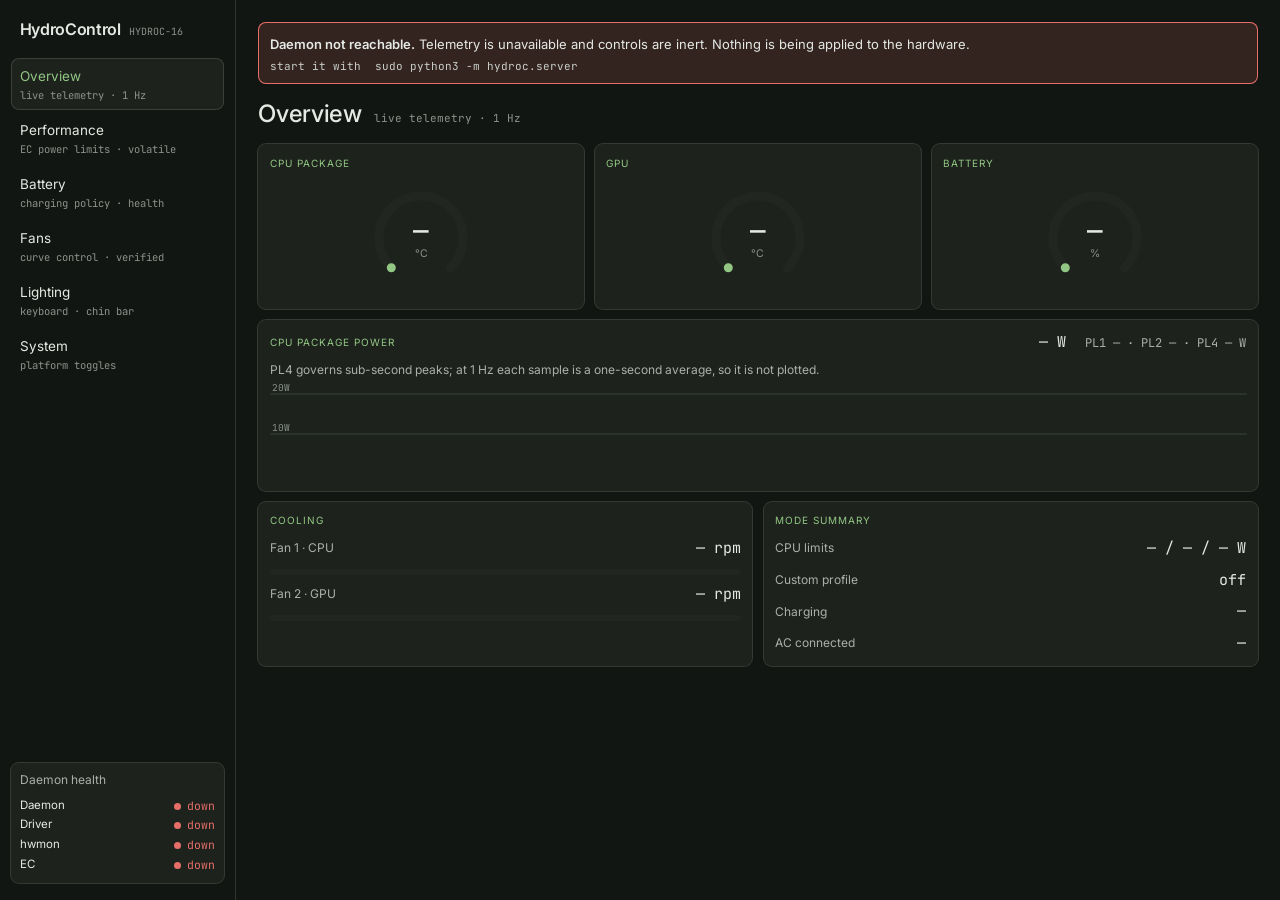
==== hydroc/ui/index.html @ 7cdf5448 "Power Saver: the levers that measured as worth having, on unplug power_saver: auto | on | off, defau" ====
<!DOCTYPE html>
<html lang="en">
<head>
<meta charset="utf-8">
<meta name="viewport" content="width=device-width, initial-scale=1">
<title>HydroControl</title>
<link rel="stylesheet" href="https://fonts.googleapis.com/css2?family=Inter:wght@400;500;600&family=JetBrains+Mono:wght@400;500&display=swap">
<style>
/* ── Matugen re-seed of the Nocturne token sheet (seed #8CBF73, OKLCH hue 139) ── */
:root{
  --color-bg:oklch(0.196 0.011 141); --color-surface:oklch(0.246 0.013 141);
  --color-text:oklch(0.930 0.008 141); --color-accent:oklch(0.775 0.107 139);
  --color-accent-2:oklch(0.820 0.070 139);
  --color-divider:color-mix(in oklab,oklch(0.930 0.008 141) 15%,transparent);
  --color-neutral-300:oklch(0.846 0.010 141); --color-neutral-400:oklch(0.752 0.011 141);
  --color-neutral-500:oklch(0.652 0.012 141); --color-neutral-700:oklch(0.446 0.012 141);
  --color-neutral-800:oklch(0.338 0.012 141); --color-neutral-900:oklch(0.262 0.011 141);
  --color-accent-100:oklch(0.972 0.022 139); --color-accent-200:oklch(0.930 0.048 139);
  --color-accent-800:oklch(0.400 0.068 139);
  --color-warn:oklch(0.790 0.107 78); --color-danger:oklch(0.680 0.150 25);
  --color-info:oklch(0.775 0.075 236);
  --color-warn-tint:color-mix(in oklab,oklch(0.790 0.107 78) 16%,transparent);
  --color-danger-tint:color-mix(in oklab,oklch(0.680 0.150 25) 16%,transparent);
  --font-body:"Inter",system-ui,sans-serif; --font-mono:"JetBrains Mono",ui-monospace,monospace;
  --space-2:5.6px; --space-3:8.4px; --space-4:11.2px; --space-6:16.8px; --space-8:22.4px;
  --radius-sm:4px; --radius-md:8px; --radius-lg:14px;
  /* One selection language for the whole app. Selected controls were drawn
     three different ways: seg used an inset 1px ring, swatch a detached 2px
     outline, and .btn nothing at all. */
  --sel-tint:color-mix(in oklab,var(--color-accent) 14%,transparent);
  --sel-ring:0 0 0 2px var(--color-bg),0 0 0 3.5px var(--color-accent);
  --shadow-sm:0 0 0 1px oklch(0.338 0.012 141);
  --shadow-md:0 0 0 1px oklch(0.446 0.012 141),0 6px 18px rgba(0,0,0,.55);
}
*,*::before,*::after{box-sizing:border-box}
body{margin:0;background:var(--color-bg);color:var(--color-text);
  font:400 15px/1.55 var(--font-body);-webkit-font-smoothing:antialiased}
.kv{font-family:var(--font-mono);font-variant-numeric:tabular-nums}
h1,h2,h3,h4{font-weight:500;line-height:1.12;letter-spacing:-.015em;margin:0}
:focus-visible{outline:2px solid var(--color-accent);outline-offset:2px}

/* ── shell ── */
.app{display:grid;grid-template-columns:236px 1fr;min-height:100vh}
.side{border-right:1px solid var(--color-divider);padding:var(--space-6) var(--space-4);
  display:flex;flex-direction:column;gap:var(--space-6)}
.brand{display:flex;align-items:baseline;gap:8px;padding:0 var(--space-3)}
.brand b{font-size:16px;font-weight:600;letter-spacing:-.02em}
.brand span{font:400 10px var(--font-mono);color:var(--color-neutral-500)}
.nav{display:flex;flex-direction:column;gap:2px}
.nav button{display:flex;flex-direction:column;gap:1px;text-align:left;cursor:pointer;
  background:none;border:0;color:inherit;font:inherit;padding:8px var(--space-3);
  border-radius:var(--radius-md)}
.nav button:hover{background:color-mix(in oklab,var(--color-text) 6%,transparent)}
.nav button[aria-current]{background:var(--color-surface);box-shadow:inset 0 0 0 1px var(--color-divider)}
.nav button[aria-current] .nm{color:var(--color-accent)}
.nav .nm{font-size:13.5px}
.nav .sb{font:400 10.5px var(--font-mono);color:var(--color-neutral-500)}
.health{margin-top:auto;padding:var(--space-3);border-radius:var(--radius-md);
  background:var(--color-surface);box-shadow:var(--shadow-sm);font-size:11.5px}
.dot{width:7px;height:7px;border-radius:50%;display:inline-block;margin-right:6px}
main{padding:var(--space-8) var(--space-8) 60px;max-width:1080px}
.hd{display:flex;align-items:baseline;gap:12px;margin-bottom:var(--space-6)}
.hd h2{font-size:24px}
.hd .sub{font:400 11px var(--font-mono);color:var(--color-neutral-500)}

/* ── cards ── */
.grid{display:grid;gap:var(--space-4)}
.g3{grid-template-columns:repeat(3,1fr)} .g2{grid-template-columns:repeat(2,1fr)}
.card{background:var(--color-surface);border-radius:var(--radius-md);
  padding:var(--space-4);box-shadow:var(--shadow-sm);display:flex;flex-direction:column;gap:var(--space-3)}
.kick{font-size:10px;letter-spacing:.1em;text-transform:uppercase;color:var(--color-accent)}
.lbl{font-size:12px;color:var(--color-neutral-400)}
.big{font:500 30px/1 var(--font-mono);font-variant-numeric:tabular-nums}
.unit{font-size:13px;color:var(--color-neutral-500);font-weight:400}
.row{display:flex;align-items:center;justify-content:space-between;gap:10px}

/* ── controls ── */
.btn{display:inline-flex;align-items:center;justify-content:center;gap:6px;cursor:pointer;
  font:500 13px/1.2 var(--font-body);color:var(--color-text);background:transparent;
  border:1px solid transparent;padding:6px 11px;border-radius:var(--radius-md)}
.btn-primary{color:var(--color-accent);border-color:var(--color-accent)}
.btn-primary:hover{background:color-mix(in oklab,var(--color-accent) 12%,transparent)}
.btn-secondary{border-color:var(--color-divider)}
.btn-secondary:hover{background:color-mix(in oklab,var(--color-text) 7%,transparent)}
.btn:disabled{opacity:.45;cursor:not-allowed}
.seg{display:inline-flex;border:1px solid var(--color-divider);border-radius:var(--radius-md);overflow:hidden}
.seg button{background:none;border:0;color:inherit;font:400 13px var(--font-body);
  padding:7px 13px;cursor:pointer}
.seg button+button{border-left:1px solid var(--color-divider)}
.seg button[aria-pressed="true"]{color:var(--color-accent);background:var(--sel-tint)}

/* A joined segmented control cannot wrap: the divider borders land at the start
   of each new row and the rounded corners only clip the outer two. Groups that
   wrap use standalone pills instead. */
.seg.wrap{border:0;overflow:visible;gap:6px;flex-wrap:wrap}
.seg.wrap button{border:1px solid var(--color-divider);border-radius:var(--radius-md);padding:6px 11px}
.seg.wrap button[aria-pressed="true"]{border-color:var(--color-accent)}

/* Selected state, applied last so it beats the :hover rules above at equal
   specificity. .btn had no selected style at all -- picking a keyboard effect
   applied it but left the button looking untouched. */
.btn[aria-pressed="true"]{color:var(--color-accent);border-color:var(--color-accent);
  background:var(--sel-tint)}
.sw{flex:none;width:34px;height:19px;border-radius:10px;padding:2px;cursor:pointer;
  background:var(--color-neutral-800);transition:background .15s;border:0}
.sw[aria-pressed="true"]{background:var(--color-accent)}
.sw i{display:block;width:15px;height:15px;border-radius:50%;background:var(--color-bg);transition:transform .15s}
.sw[aria-pressed="true"] i{transform:translateX(15px)}
input[type=range]{-webkit-appearance:none;appearance:none;width:100%;height:6px;border-radius:3px;
  background:var(--color-neutral-900);outline:none}
input[type=range]::-webkit-slider-thumb{-webkit-appearance:none;width:13px;height:13px;
  border-radius:50%;background:var(--color-accent-200);box-shadow:0 0 0 1px var(--color-bg);cursor:pointer}
input[type=range]:disabled{opacity:.4}
.tag{display:inline-flex;align-items:center;font:400 10.5px var(--font-mono);
  padding:2px 7px;border-radius:5px;background:var(--color-neutral-900);color:var(--color-neutral-400)}
.tag-warn{background:var(--color-warn-tint);color:var(--color-warn)}
.tag-accent{background:var(--color-accent-800);color:var(--color-accent-100)}

/* ── banners ── */
.banner{display:flex;align-items:flex-start;gap:12px;padding:var(--space-4);
  border-radius:var(--radius-md);margin-bottom:var(--space-6);font-size:13px}
.banner.warn{background:var(--color-warn-tint);box-shadow:inset 0 0 0 1px var(--color-warn)}
.banner.bad{background:var(--color-danger-tint);box-shadow:inset 0 0 0 1px var(--color-danger)}
.banner b{font-weight:600}
.drift{font:400 11px var(--font-mono);color:var(--color-neutral-300);margin-top:5px}
.drift s{color:var(--color-neutral-500);text-decoration:none;opacity:.7}

/* ── keyboard: quarter-unit grid, 76 cols x 10 half-rows ── */
.kbwrap{width:664px;padding:9px;border-radius:var(--radius-md);background:var(--color-bg);
  box-shadow:var(--shadow-sm)}
.krow1{display:grid;grid-template-columns:repeat(20,1fr);height:30px;margin-bottom:1px}
.kmain{display:grid;grid-template-columns:repeat(76,1fr);grid-template-rows:repeat(10,17px)}
.kcell{padding:1.5px;cursor:pointer}
.kcap{height:100%;display:grid;place-items:center;border-radius:4px;
  box-shadow:inset 0 0 0 1px rgba(0,0,0,.35);outline:0 solid transparent;outline-offset:1px}
.kcell[data-sel="1"] .kcap{outline:2px solid var(--color-accent-200)}
.kcap span{font-weight:500;line-height:1;letter-spacing:.01em}
.hint{display:flex;gap:14px;font-size:10.5px;color:var(--color-neutral-500);margin-top:8px}
.sws{display:flex;flex-wrap:wrap;gap:6px}
.swatch{width:26px;height:26px;border-radius:6px;cursor:pointer;border:0;
  box-shadow:inset 0 0 0 1px rgba(0,0,0,.4);outline:0 solid transparent;outline-offset:2px}
.swatch[aria-pressed="true"]{outline:0;
  box-shadow:inset 0 0 0 1px rgba(0,0,0,.4),var(--sel-ring)}
.hidden{display:none}
.pick{display:flex;flex-direction:column;gap:7px;margin-top:6px}
.pick .ch{flex:1}
.pickrow{display:flex;align-items:center;gap:9px}
.pickrow .lbl{width:12px;flex:none}
.pickrow .val{font-family:var(--font-mono);font-size:11px;width:30px;text-align:right;
  color:var(--color-neutral-300);flex:none}
.pv{display:inline-block;width:34px;height:18px;border-radius:5px;vertical-align:-4px;
  box-shadow:inset 0 0 0 1px rgba(0,0,0,.4);margin-right:7px}
.hexin{width:88px;background:var(--color-surface-raised,rgba(255,255,255,.06));
  color:inherit;border:1px solid var(--color-divider);border-radius:6px;
  padding:3px 7px;font:400 12px var(--font-mono);text-transform:uppercase}
/* R/G/B slider tracks tinted so the axis being dragged is obvious */
.ch[data-ch=r]{background:linear-gradient(90deg,#000,#FF3B30)}
.ch[data-ch=g]{background:linear-gradient(90deg,#000,#3BFF6B)}
.ch[data-ch=b]{background:linear-gradient(90deg,#000,#3E7BFA)}

/* ── gauges & charts ── */
.gaugewrap{display:grid;place-items:center;position:relative}
.gauge{transform:rotate(135deg)}
.gauge circle{fill:none;stroke-linecap:round}
.gauge .track{stroke:var(--color-neutral-900)}
.gauge .val{transition:stroke-dasharray .45s cubic-bezier(.4,0,.2,1),stroke .45s}
.gaugeval{position:absolute;display:grid;place-items:center;text-align:center;line-height:1}
.gaugeval b{font:500 26px/1 var(--font-mono);font-variant-numeric:tabular-nums}
.gaugeval span{font-size:10.5px;color:var(--color-neutral-500)}
.chart{width:100%;height:92px;display:block;overflow:visible}
.curvechart{width:100%;aspect-ratio:520/210;height:auto;display:block;
  overflow:visible;touch-action:none}
.curvechart .cpt{fill:var(--color-accent);cursor:ns-resize}
.curvechart .cpt:hover{r:7}
.chart .fill{fill:color-mix(in oklab,var(--color-accent) 18%,transparent)}
.chart .line{fill:none;stroke:var(--color-accent);stroke-width:1.6;
  stroke-linejoin:round;stroke-linecap:round}
.chart .limit{stroke:var(--color-warn);stroke-width:1;stroke-dasharray:3 3;opacity:.85}
.chart .limit2{stroke:var(--color-info);stroke-width:1;stroke-dasharray:2 4;opacity:.55}
.chart .grid{stroke:var(--color-divider);stroke-width:1}
.chart .end{fill:var(--color-accent-200)}
.chartlbl{font:400 9.5px var(--font-mono);fill:var(--color-neutral-500)}
.bar{height:6px;border-radius:3px;background:var(--color-neutral-900);overflow:hidden}
/* Volts per cell. Taller than .bar and not clipped, because the point
   is the markers sitting ON the track -- the gap between the ceiling
   and the rating is the protection, and it has to be visible. */
.vbar{position:relative;height:14px;border-radius:7px;
  background:var(--color-neutral-900);margin:var(--space-2) 0 var(--space-3)}
.vbar i{display:block;height:100%;border-radius:7px;background:var(--color-accent);
  transition:width .4s ease}
.vbar u{position:absolute;top:-3px;bottom:-3px;width:2px;text-decoration:none;
  background:var(--color-text);opacity:.55}
.vbar u.rating{background:var(--color-danger);opacity:.75}
.vscale{display:flex;justify-content:space-between;font-size:10px;
  color:var(--color-neutral-400)}
.bar i{display:block;height:100%;background:var(--color-accent);border-radius:3px;
  transition:width .45s cubic-bezier(.4,0,.2,1)}
</style>
</head>
<body>
<div class="app">
  <aside class="side">
    <div class="brand"><b>HydroControl</b><span>HYDROC-16</span></div>
    <nav class="nav" id="nav"></nav>
    <div class="health" id="health"></div>
  </aside>
  <main>
    <div id="banners"></div>
    <div class="hd"><h2 id="secName">Overview</h2><span class="sub" id="secSub"></span></div>
    <div id="view"></div>
  </main>
</div>
<script>
const NAV=[
 {id:'overview',name:'Overview',sub:'live telemetry · 1 Hz'},
 {id:'perf',name:'Performance',sub:'EC power limits · volatile'},
 {id:'batt',name:'Battery',sub:'charging policy · health'},
 {id:'fans',name:'Fans',sub:'curve control · verified'},
 {id:'light',name:'Lighting',sub:'keyboard · chin bar'},
 {id:'lpp',name:'Cooling dock',sub:'LPP · Bluetooth LE',optional:true},
 {id:'sys',name:'System',sub:'platform toggles'}];

const PUMP={low:'Low',medium:'Medium',high:'High',max:'Max'};

const CHARGE=[
 {id:'stationary',name:'Stationary',token:'charge_types = Trickle',desc:'Mostly plugged in at a desk.'},
 {id:'balanced',name:'Balanced',token:'charge_types = Long_Life',desc:'Mixed use — desk and away.'},
 {id:'long_haul',name:'Long Haul',token:'charge_types = Standard',desc:'Maximise runtime away from power.'}];

const CHIN=[{id:'static',name:'Static'},{id:'breathing',name:'Breathing'},{id:'off',name:'Off'},
 {id:'wave',name:'Wave',nocol:true},{id:'clash',name:'Clash'},{id:'catchup',name:'Catchup',nocol:true}];

const EFFECTS=['breathing','wave','random','rainbow','ripple','marquee','raindrop','aurora','fireworks'];
// Firmware effect-colour slots, index-for-index as ite8291r3-ctl defines them
// (`colors` in ite8291r3.py, identical in 0.3 and 0.4). The UI used to draw a
// house palette over these indices, so slot 0 showed white but means "none",
// 5 showed cyan but is blue, 6 showed blue but is teal, and "random" was
// missing entirely — picking a colour genuinely gave you a different one.
// Only the NAMES are authoritative here; the hex is our swatch approximation.
const FW_COLORS=[['none','#2A2A2E'],['red','#FF3B30'],['orange','#FF9500'],
 ['yellow','#FFE000'],['green','#4CD964'],['blue','#3E7BFA'],['teal','#37D6D6'],
 ['purple','#9C6BFF'],['random','linear-gradient(135deg,#FF3B30,#FFE000,#4CD964,#37D6D6,#9C6BFF)']];

const TOGGLES=[
 {id:'fn_lock',name:'Fn lock',path:'INOU0000:00/fn_lock'},
 {id:'super_key_enable',name:'Super key enabled',path:'INOU0000:00/super_key_enable'},
 {id:'touchpad_toggle_enable',name:'Touchpad toggle hotkey',path:'INOU0000:00/touchpad_toggle_enable'}];

const POWERMODES=[
 {id:'none',name:'Neither',desc:'Both attributes cleared.'},
 {id:'ac',name:'AC auto-boot',desc:'Powers on when AC is connected — ac_auto_boot = 1.'},
 {id:'usb',name:'USB powershare',desc:'USB stays powered while off or hibernating — usb_powershare_high = 1.'}];

// ── keyboard geometry: widths in QUARTER units. Main block cols 1-60, numpad 61-76.
// 10 half-height rows so ↑/↓ stack and Num+/NumEnter span two rows.
const ROW1=['Esc','F1','F2','F3','F4','F5','F6','F7','F8','F9','F10','F11','F12','ScrnCap','PrtSc','Del','Home','PgUp','PgDn','End'];
const ROWS=[
 {r:1,main:[['`',4],['1',4],['2',4],['3',4],['4',4],['5',4],['6',4],['7',4],['8',4],['9',4],['0',4],['-',4],['=',4],['Bksp',8]],
      pad:[['NumLk',4],['/',4],['*',4],['−',4]]},
 {r:3,main:[['Tab',6],['Q',4],['W',4],['E',4],['R',4],['T',4],['Y',4],['U',4],['I',4],['O',4],['P',4],['[',4],[']',4],['\\',6]],
      pad:[['7',4],['8',4],['9',4],['+',4,{rs:4}]]},
 {r:5,main:[['Caps',7],['A',4],['S',4],['D',4],['F',4],['G',4],['H',4],['J',4],['K',4],['L',4],[';',4],["'",4],['Enter',9]],
      pad:[['4',4],['5',4],['6',4]]},
 {r:7,main:[['Shift',9],['Z',4],['X',4],['C',4],['V',4],['B',4],['N',4],['M',4],[',',4],['.',4],['/',4],['Shift',11]],
      pad:[['1',4],['2',4],['3',4],['↵',4,{rs:4}]]},
 {r:9,main:[['Ctrl',5],['Fn',4],['Super',4],['Alt',5],['',22],['Alt',4],['Ctrl',4],
            ['←',4],['↑',4,{rs:1}],['↓',4,{rs:1,half:true}],['→',4]],
      pad:[['0',8],['.',4]]}];

function regionOf(l,ri){
  if(['W','A','S','D'].includes(l)&&(ri===1||ri===2))return 'wasd';
  if(['←','↑','↓','→'].includes(l))return 'arrows';
  if(['Ctrl','Fn','Super','Alt','Shift','Caps','Tab'].includes(l))return 'mods';
  return 'main';
}
function buildKeys(){
  const out=[];
  ROW1.forEach((l,i)=>out.push({id:'f'+i,label:l,region:'frow'}));
  ROWS.forEach((row,ri)=>{
    let c=1;
    row.main.forEach((k,i)=>{
      const rs=k[2]&&k[2].rs?k[2].rs:2;
      const start=k[2]&&k[2].half?row.r+1:row.r;
      const col=k[2]&&k[2].half?c-k[1]:c;
      out.push({id:'m'+ri+'_'+i,label:k[0],gc:col+' / span '+k[1],gr:start+' / span '+rs,row:ri,region:regionOf(k[0],ri)});
      if(!(k[2]&&k[2].half))c+=k[1];
    });
    let p=61;
    row.pad.forEach((k,i)=>{
      const rs=k[2]&&k[2].rs?k[2].rs:2;
      out.push({id:'p'+ri+'_'+i,label:k[0],gc:p+' / span '+k[1],gr:row.r+' / span '+rs,row:ri,region:'numpad'});
      p+=k[1];
    });
  });
  return out;
}
const KEYS=buildKeys();
function lum(hex){const n=parseInt(hex.slice(1),16);
  return (0.2126*(n>>16)+0.7152*((n>>8)&255)+0.0722*(n&255))/255;}

// ── app state ──
const S={section:'overview',status:{},state:{},profile:{},drift:{},tel:{},
  kbColors:{},sel:[],cur:'#37D6D6',kbBri:34,kbSave:true,kbCorrect:true,kbTab:'effect',applyResult:null,hist:{pkg:[],cpu:[],gpu:[]},eff:'rainbow',effColor:4,
  chin:{mode:'static',color:'#8CBF73',bri:100,speed:5},lpp:{running:false},lppFan:null,
  effParams:{},kbSpeed:5,presets:[],activePreset:null,button:{},health:null,repair:null,native:[],nativeActive:null,buttonCycle:'native'};
KEYS.forEach(k=>S.kbColors[k.id]=k.region==='wasd'?'#FFE000':'#8CBF73');

const $=(s,r=document)=>r.querySelector(s);
const esc=s=>String(s).replace(/[&<>"]/g,c=>({'&':'&amp;','<':'&lt;','>':'&gt;','"':'&quot;'}[c]));
const num=(v,d='—')=>v===null||v===undefined?d:v;

// LEDs are additive emitters: the hardware takes an RGB triple and nothing else.
// (CMYK is a subtractive model for ink on paper — there is no K channel to send
// and no white substrate to subtract from, so it would only be a lossy detour
// back to these same three bytes.)
const hex2rgb=h=>{h=String(h).replace('#','');
  return [parseInt(h.slice(0,2),16)||0,parseInt(h.slice(2,4),16)||0,parseInt(h.slice(4,6),16)||0];};
const rgb2hex=(r,g,b)=>'#'+[r,g,b].map(v=>
  Math.max(0,Math.min(255,Math.round(v))).toString(16).padStart(2,'0')).join('').toUpperCase();
const CHAN=[['r','R'],['g','G'],['b','B']];

// Speed on the wire runs BACKWARDS: 1 is fastest, 10 is slowest. tuxedo-drivers
// documents this for the chin bar ("Range slowest 0x0a to fastest 0x01"). The
// keyboard library only says 0-10 and never states a direction, so KB_SPEED_
// INVERTED is an assumption carried over from the bar -- if a faster setting
// makes the keyboard slower, flip this one constant.
const SPEED_MIN=1, SPEED_MAX=10;
const KB_SPEED_INVERTED=true;
const toWireSpeed=v=>SPEED_MIN+SPEED_MAX-v;          // UI "faster" -> wire value

// Which modes animate. Speed is meaningless for a solid colour, and offering a
// control that does nothing is the bug we just fixed for effect colours.
const CHIN_ANIMATED=['breathing','wave','clash','catchup'];

function speedSlider(id,value){
  return `<div class="row"><span class="lbl">Speed</span>
      <span class="kv">${value} / ${SPEED_MAX}</span></div>
    <input type="range" id="${id}" min="${SPEED_MIN}" max="${SPEED_MAX}" step="1" value="${value}">
    <div class="hint"><span>slower</span><span style="margin-left:auto">faster</span></div>`;
}

function picker(id,hex,label='Colour'){
  const v=hex2rgb(hex);
  return `<div class="pick" data-picker="${id}">
    <div class="row"><span class="lbl">${label}</span>
      <span class="kv"><span class="pv" data-pv style="background:${hex}"></span><span data-hexlbl>${hex}</span></span></div>
    ${CHAN.map(([k,L],i)=>`<div class="pickrow"><span class="lbl">${L}</span>
      <input type="range" class="ch" data-ch="${k}" min="0" max="255" value="${v[i]}">
      <span class="val" data-val="${k}">${v[i]}</span></div>`).join('')}
    <div class="row"><span class="lbl">Hex</span>
      <input type="text" class="hexin" data-hexin value="${hex}" maxlength="7" spellcheck="false"></div>
  </div>`;
}

async function api(path,opts){
  try{const r=await fetch(path,opts);return await r.json();}
  catch(e){return null;}
}
async function refreshState(){
  const d=await api('/api/state');
  if(!d){S.status={offline:true};render();return;}
  S.state=d.state||{};S.profile=d.profile||{};S.drift=d.drift||{};S.status=d.status||{};
  S.health=await api('/api/health');
  const pz=await api('/api/presets');
  if(pz){S.presets=pz.presets||[];S.activePreset=pz.active;S.button=pz.button||{};
    S.native=pz.native||[];S.nativeActive=pz.native_active||null;
    S.buttonCycle=pz.button_cycle||'native';}
  if(!Object.keys(S.effParams).length){
    const ep=await api('/api/rgb/effects'); if(ep)S.effParams=ep;
  }
  const pr=d.profile||{};
  if(pr.chin_mode!==undefined&&!S.chinTouched){
    S.chin={mode:pr.chin_mode,color:pr.chin_color||'#8CBF73',
            bri:pr.chin_brightness??100,speed:pr.chin_speed??5};
  }
  const l=await api('/api/lpp');
  S.lpp=l||{running:false};
  const gp=await api('/api/gpu');if(gp)S.gpu=gp;
  const lk=await api('/api/locks');if(lk)S.locks=lk;
  const bl=await api('/api/battery-lighting');if(bl)S.battLight=bl;
  const ps=await api('/api/power-saver');if(ps)S.saver=ps;
  const ic=await api('/api/icc');if(ic)S.icc=ic;
  if(!S.dispDrag){const dm=await api('/api/display');if(dm)S.display=dm;}
  const fd=await api('/api/found');if(fd)S.found=fd;
  // Defensive: this runs inside the shared state refresh, so anything that
  // throws here blanks the WHOLE app, not just the fan page. A presets map
  // without 'balanced' used to do exactly that.
  const f=await api('/api/fan');
  if(f){const fb=(f.presets&&f.presets.balanced)||{};
    S.fan=Object.assign(S.fan||{},f,
      {cpu:(S.fanDirty&&S.fan?S.fan.cpu:f.cpu)||fb.cpu||null,
       gpu:(S.fanDirty&&S.fan?S.fan.gpu:f.gpu)||fb.gpu||null});}
  if(S.lppFan===null&&typeof S.lpp.fan==='number')S.lppFan=S.lpp.fan;
  if(S.section==='lpp'&&!S.lpp.present)S.section='overview';
  render();
}
async function poll(){
  const t=await api('/api/telemetry');
  if(t){
    S.tel=t;S.status.offline=false;
    const push=(k,v)=>{if(v===null||v===undefined)return;
      const a=S.hist[k];a.push(v);if(a.length>60)a.shift();};
    push('pkg',t.package_w);push('cpu',t.cpu_temp_c);push('gpu',t.gpu_temp_c);
  }else{S.status.offline=true;}
  paintTelemetry();
}
async function applySettings(settings,persist=true){
  S.applyResult={pending:true};render();
  const d=await api('/api/apply',{method:'POST',headers:{'Content-Type':'application/json'},
    body:JSON.stringify({settings,persist})});
  if(!d){S.applyResult={failed:[{setting:'daemon',error:'no response'}]};render();return;}
  if(d.state)S.state=d.state;
  const failed=(d.changes||[]).filter(c=>!c.ok);
  const applied=(d.changes||[]).filter(c=>c.ok);
  S.applyResult=failed.length?{failed,applied}:{ok:true,applied};
  await refreshState();
  // keep the result visible after refreshState re-renders
  setTimeout(()=>{if(S.applyResult&&S.applyResult.ok){S.applyResult=null;render();}},4000);
}

// ── render ──
function render(){
  $('#nav').innerHTML=NAV.filter(n=>!n.optional||S.lpp.present).map(n=>`<button data-sec="${n.id}"${S.section===n.id?' aria-current="page"':''}>
    <span class="nm">${n.name}</span><span class="sb">${n.sub}</span></button>`).join('');
  const cur=NAV.find(n=>n.id===S.section);
  $('#secName').textContent=cur.name;$('#secSub').textContent=cur.sub;
  renderHealth();renderBanners();
  $('#view').innerHTML=({overview:vOverview,perf:vPerf,batt:vBatt,fans:vFans,light:vLight,lpp:vLpp,sys:vSys})[S.section]();
  paintTelemetry();bind();
}
function renderHealth(){
  const s=S.status,off=s.offline;
  const items=[['Daemon',!off],['Driver',!!s.driver_loaded],['hwmon',!!s.hwmon],['EC',!!s.ec_available]];
  const hz=S.health;
  $('#health').innerHTML=`<div class="lbl" style="margin-bottom:6px">Daemon health</div>`+
    items.map(([n,ok])=>`<div class="row" style="padding:1px 0"><span>${n}</span>
      <span class="kv" style="color:${ok?'var(--color-accent)':'var(--color-danger)'}">
      <span class="dot" style="background:${ok?'var(--color-accent)':'var(--color-danger)'}"></span>${ok?'ok':'down'}</span></div>`).join('')
    +((hz&&!hz.ok)?`<div class="lbl" style="margin-top:6px">${hz.failed} check${hz.failed===1?'':'s'} failing — see the banner</div>`:'');
}
function renderBanners(){
  let h='';
  // A system update breaking the driver shows up as "hwmon down", which tells a
  // user nothing about what to do. Say what broke, why, and offer the fix.
  const hz=S.health;
  if(hz&&!hz.ok){
    const bad=(hz.checks||[]).filter(c=>!c.ok&&!c.optional);
    h+=`<div class="banner bad"><div style="flex:1">
      <b>${bad.length} thing${bad.length===1?'':'s'} not working.</b>
      ${bad.map(c=>`<div class="drift" style="margin-top:5px">
        <b>${esc(c.name)}</b> — ${esc(c.detail)}${c.remedy?`<br>${esc(c.remedy)}`:''}</div>`).join('')}
      </div>${hz.repairable?`<button class="btn btn-primary" id="repair">Repair</button>`:''}</div>`;
  }
  const rp=S.repair;
  if(rp){
    h+=`<div class="banner ${rp.pending?'warn':(rp.ok?'':'bad')}"
      ${rp.ok&&!rp.pending?'style="background:color-mix(in oklab,var(--color-accent) 12%,transparent);box-shadow:inset 0 0 0 1px var(--color-accent)"':''}>
      <div style="flex:1">${rp.pending
        ? 'Rebuilding the kernel module… this takes a minute.'
        : (rp.ok ? '<b>Repaired.</b> The module was rebuilt and reloaded.'
                 : '<b>Repair failed.</b>')}
      ${rp.output?`<pre class="drift" style="white-space:pre-wrap;margin-top:6px">${esc(rp.output)}</pre>`:''}
      ${rp.error?`<div class="drift">${esc(rp.error)}</div>`:''}</div></div>`;
  }
  const ar=S.applyResult;
  if(ar){
    if(ar.pending){
      h+=`<div class="banner warn"><div style="flex:1">Applying…</div></div>`;
    } else if(ar.ok){
      h+=`<div class="banner" style="background:color-mix(in oklab,var(--color-accent) 12%,transparent);
        box-shadow:inset 0 0 0 1px var(--color-accent)"><div style="flex:1">
        <b>Applied.</b> ${ar.applied.length} setting${ar.applied.length===1?'':'s'} written and verified.</div></div>`;
    } else {
      h+=`<div class="banner bad"><div style="flex:1">
        <b>${ar.failed.length} setting${ar.failed.length===1?'':'s'} could not be applied.</b>
        ${ar.applied&&ar.applied.length?` ${ar.applied.length} succeeded.`:''}
        <div class="drift">${ar.failed.map(f=>
          `${esc(f.setting)} — ${esc(f.error||'failed')}`).join('<br>')}</div></div>
        <button class="btn btn-secondary" id="dismiss">Dismiss</button></div>`;
    }
  }
  if(S.status.offline){
    h+=`<div class="banner bad"><div style="flex:1"><b>Daemon not reachable.</b>
      Telemetry is unavailable and controls are inert. Nothing is being applied to the hardware.
      <div class="drift">start it with &nbsp;<span class="kv">sudo python3 -m hydroc.server</span></div></div></div>`;
  } else if(!S.status.ec_available){
    h+=`<div class="banner warn"><div style="flex:1"><b>EC unavailable — ${esc(S.status.ec_error||'')}</b>
      CPU power limits cannot be read or written. Everything else works.</div></div>`;
  }
  const dk=Object.keys(S.drift||{});
  if(dk.length){
    h+=`<div class="banner warn"><div style="flex:1">
      <b>EC reverted at power-on.</b> ${dk.length} setting${dk.length>1?'s':''} differ from your saved profile —
      the EC keeps these in volatile memory.
      <div class="drift">${dk.map(k=>`${k}: <s>${esc(num(S.drift[k].actual))}</s> → ${esc(num(S.drift[k].desired))}`).join(' &nbsp;·&nbsp; ')}</div>
      </div><button class="btn btn-primary" id="reapply">Re-apply</button></div>`;
  }
  $('#banners').innerHTML=h;
}

// ── sections ──
// 270-degree arc: r=42 -> C=263.9, visible sweep = 197.9
const ARC_C=263.9, ARC_SWEEP=197.9;
function gauge(id,label,unit,max){
  return `<div class="card"><div class="kick">${label}</div>
    <div class="gaugewrap">
      <svg class="gauge" width="118" height="118" viewBox="0 0 118 118">
        <circle class="track" cx="59" cy="59" r="42" stroke-width="9"
          stroke-dasharray="${ARC_SWEEP} ${ARC_C}"></circle>
        <circle class="val" data-gauge="${id}" data-max="${max}" cx="59" cy="59" r="42"
          stroke-width="9" stroke="var(--color-accent)" stroke-dasharray="0 ${ARC_C}"></circle>
      </svg>
      <div class="gaugeval"><div><b data-t="${id}">—</b><br><span>${unit}</span></div></div>
    </div></div>`;
}
function vOverview(){
  return `<div class="grid g3">
    ${gauge('cpu_temp_c','CPU package','°C',100)}
    ${gauge('gpu_temp_c','GPU','°C',100)}
    ${gauge('capacity_pct','Battery','%',100)}
  </div>
  <div class="card" style="margin-top:var(--space-4)">
    <div class="row"><div class="kick">CPU package power</div>
      <span class="kv"><span data-t="package_w">—</span> W
        <span class="lbl" style="margin-left:10px">PL1 ${num(S.state.cpu_pl1)}
        · PL2 ${num(S.state.cpu_pl2)} · PL4 ${num(S.state.cpu_pl4)} W</span></span></div>
    <div class="lbl" style="margin-top:-2px">PL4 governs sub-second peaks; at 1 Hz each
      sample is a one-second average, so it is not plotted.</div>
    <svg class="chart" id="pwrchart"></svg>
  </div>
  <div class="grid g2" style="margin-top:var(--space-4)">
    <div class="card"><div class="kick">Cooling</div>
      <div class="row"><span class="lbl">Fan 1 · CPU</span><span class="kv"><span data-t="fan1_rpm">—</span> rpm</span></div>
      <div class="bar"><i data-bar="pwm1"></i></div>
      <div class="row"><span class="lbl">Fan 2 · GPU</span><span class="kv"><span data-t="fan2_rpm">—</span> rpm</span></div>
      <div class="bar"><i data-bar="pwm2"></i></div>
    </div>
    <div class="card"><div class="kick">Mode summary</div>
      <div class="row"><span class="lbl">CPU limits</span><span class="kv">${num(S.state.cpu_pl1)} / ${num(S.state.cpu_pl2)} / ${num(S.state.cpu_pl4)} W</span></div>
      <div class="row"><span class="lbl">Custom profile</span><span class="kv">${S.state.custom_profile?'armed':'off'}</span></div>
      <div class="row"><span class="lbl">Charging</span><span class="kv">${esc(chargeName(S.state.charge_profile))}</span></div>
      <div class="row"><span class="lbl">AC connected</span><span class="kv" data-t="ac_online">—</span></div>
    </div>
  </div>`;
}

// ── Fans ────────────────────────────────────────────────────────────────────
// The editor works in DUTY PERCENT, not rpm. We command duty; rpm is a
// measurement that drifts with dust, altitude and fan age, so an rpm axis would
// promise a setpoint we cannot hold. Measured rpm is overlaid read-only instead.
const CW=520,CH=210,CPAD={l:34,r:10,t:12,b:24},TMIN=30,TMAX=105;
function cx(t){return CPAD.l+(t-TMIN)/(TMAX-TMIN)*(CW-CPAD.l-CPAD.r);}
function cy(d){return CH-CPAD.b-(d/100)*(CH-CPAD.t-CPAD.b);}
function curveChart(fan){
  const pts=S.fan[fan]||[],floor=S.fan.min_duty||25;
  const live=fan==='cpu'?{t:S.tel.cpu_temp_c,p:S.tel.pwm1}:{t:S.tel.gpu_temp_c,p:S.tel.pwm2};
  const path=pts.map((p,i)=>`${i?'L':'M'}${cx(p[0]).toFixed(1)},${cy(p[2]).toFixed(1)}`).join('');
  const grid=[40,50,60,70,80,90,100].map(t=>
    `<line x1="${cx(t)}" y1="${CPAD.t}" x2="${cx(t)}" y2="${CH-CPAD.b}" stroke="var(--color-divider)"/>
     <text x="${cx(t)}" y="${CH-8}" fill="var(--color-neutral-400)" font-size="9" text-anchor="middle">${t}</text>`).join('');
  const yax=[0,25,50,75,100].map(d=>
    `<line x1="${CPAD.l}" y1="${cy(d)}" x2="${CW-CPAD.r}" y2="${cy(d)}" stroke="var(--color-divider)"/>
     <text x="${CPAD.l-5}" y="${cy(d)+3}" fill="var(--color-neutral-400)" font-size="9" text-anchor="end">${d}</text>`).join('');
  const dots=pts.map((p,i)=>`<circle class="cpt" data-fan="${fan}" data-i="${i}"
     cx="${cx(p[0]).toFixed(1)}" cy="${cy(p[2]).toFixed(1)}" r="5"><title>${p[0]}°C → ${p[2]}%  (falls back below ${p[1]}°C)</title></circle>`).join('');
  const now=(live.t!=null&&live.p!=null)?
    `<circle cx="${cx(live.t).toFixed(1)}" cy="${cy(Math.round(live.p*200/255)/2).toFixed(1)}"
       r="4" fill="none" stroke="var(--color-warn)" stroke-width="2"/>`:'';
  return `<svg class="curvechart" viewBox="0 0 ${CW} ${CH}" data-curve="${fan}">
    <rect x="${CPAD.l}" y="${cy(floor)}" width="${CW-CPAD.l-CPAD.r}" height="${CH-CPAD.b-cy(floor)}"
      fill="var(--color-danger-tint)"/>
    ${yax}${grid}
    <path d="${path}" fill="none" stroke="var(--color-accent)" stroke-width="2"/>
    ${dots}${now}</svg>`;
}
function vFans(){
  if(!S.fan)return `<div class="card">reading fan state…</div>`;
  if(S.state.fan_mode==='manual'&&!(S.fan.cpu&&S.fan.gpu))
    return `<div class="card"><div class="kick">Fan control</div>
      <div class="lbl">Manual mode is on but no curve could be read. Switch to Auto
      and back, or re-apply a preset.</div></div>`;
  const manual=S.state.fan_mode==='manual',floor=S.fan.min_duty||25;
  return `
  <div class="card">
    <div class="row"><div class="kick">Fan control</div>
      <div class="seg" id="fanmode">
        <button data-v="auto" aria-pressed="${!manual}">Auto</button>
        <button data-v="manual" aria-pressed="${manual}">Manual</button></div></div>
    <div class="lbl">Auto leaves the fans to the firmware. Manual writes your curve into the
      EC's own tables — it honours both the duty and the fall-back temperature, and it is
      reversible. Verified on this hardware; see DESIGN.md §3.6.</div>
    <div class="lbl">Two things worth knowing. The EC ramps toward a new duty at about
      ${S.fan.slew_pct_per_s}%/s, so a change takes seconds to hear — it has not failed.
      And no point may go below <b>${floor}%</b>: whether the firmware still overrides in a
      thermal emergency is untested, so a curve that can command zero is not allowed to exist.
      That means giving up the stock silent-below-55°C band for now.</div>
  </div>
  ${manual?`
  <div class="card" style="margin-top:var(--space-4)">
    <div class="row"><div class="kick">Load a curve</div>
      <div class="seg" id="fanpreset">${['office','balanced','performance'].map(n=>
        `<button data-v="${n}">${n[0].toUpperCase()+n.slice(1)}</button>`).join('')}</div></div>
    <div class="lbl">Each power preset carries a matching curve. Picking one here loads it for
      editing; drag any point up or down to change its duty.</div>
  </div>
  <div class="card" style="margin-top:var(--space-4)">
    <div class="row"><div class="kick">CPU fan</div><span class="kv"><span data-t="fan1_rpm">—</span> rpm</span></div>
    ${curveChart('cpu')}
    <div class="lbl">Temperature °C across, duty % up. The ring is where the machine is right now.</div>
  </div>
  <div class="card" style="margin-top:var(--space-4)">
    <div class="row"><div class="kick">GPU fan</div><span class="kv"><span data-t="fan2_rpm">—</span> rpm</span></div>
    ${curveChart('gpu')}
    <div class="lbl">A separate table really does drive this fan — SPLIT_TABLES was verified by
      writing 40% to the CPU table and 75% to this one and watching them diverge.</div>
  </div>
  <div class="card" style="margin-top:var(--space-4)">
    <button class="btn" id="fanapply"${S.fanDirty?'':' disabled'}>Apply curve</button>
    <span class="lbl" style="margin-left:10px">${S.fanDirty?'unsaved changes':'no changes'}</span>
  </div>`:''}`;
}

// Monotonic by construction: dragging a point drags its neighbours out of the
// way rather than letting the user build a curve the daemon will reject. The
// floor is clamped here too, so the invalid state is unreachable in the UI
// instead of being caught after the fact.
function setDuty(fan,i,q){
  const a=S.fan[fan],floor=S.fan.min_duty||25;
  q=Math.max(floor,Math.min(100,Math.round(q)));
  a[i][2]=q;
  for(let j=i-1;j>=0;j--)a[j][2]=Math.min(a[j][2],q);
  for(let j=i+1;j<a.length;j++)a[j][2]=Math.max(a[j][2],q);
  S.fanDirty=true;
}
function redrawCurve(fan){
  const svg=document.querySelector(`[data-curve="${fan}"]`);if(!svg)return;
  const pts=S.fan[fan];
  svg.querySelector('path').setAttribute('d',
    pts.map((p,i)=>`${i?'L':'M'}${cx(p[0]).toFixed(1)},${cy(p[2]).toFixed(1)}`).join(''));
  svg.querySelectorAll('.cpt').forEach(c=>{
    const i=+c.dataset.i;c.setAttribute('cy',cy(pts[i][2]).toFixed(1));
    const t=c.querySelector('title');
    if(t)t.textContent=`${pts[i][0]}°C → ${pts[i][2]}%  (falls back below ${pts[i][1]}°C)`;});
}
function bindFans(){
  const mode=$('#fanmode');
  if(mode)mode.onclick=e=>{const b=e.target.closest('[data-v]');if(!b)return;
    if(b.dataset.v==='manual'){
      applySettings({fan_mode:'manual',fan_curve_cpu:S.fan.cpu,fan_curve_gpu:S.fan.gpu});
    }else{applySettings({fan_mode:'auto'});}
    S.fanDirty=false;};
  const pre=$('#fanpreset');
  if(pre)pre.onclick=e=>{const b=e.target.closest('[data-v]');if(!b)return;
    const c=S.fan.presets[b.dataset.v];if(!c)return;
    S.fan.cpu=c.cpu.map(p=>p.slice());S.fan.gpu=c.gpu.map(p=>p.slice());
    S.fanDirty=true;render();};
  const ap=$('#fanapply');
  if(ap)ap.onclick=()=>{S.fanDirty=false;
    applySettings({fan_mode:'manual',fan_curve_cpu:S.fan.cpu,fan_curve_gpu:S.fan.gpu});};

  document.querySelectorAll('[data-curve]').forEach(svg=>{
    let dragging=null;
    const dutyAt=ev=>{const r=svg.getBoundingClientRect();
      const yv=(ev.clientY-r.top)/r.height*CH;
      return (CH-CPAD.b-yv)/(CH-CPAD.t-CPAD.b)*100;};
    svg.addEventListener('pointerdown',ev=>{
      const c=ev.target.closest('.cpt');if(!c)return;
      dragging={fan:c.dataset.fan,i:+c.dataset.i};
      svg.setPointerCapture(ev.pointerId);ev.preventDefault();});
    svg.addEventListener('pointermove',ev=>{
      if(!dragging)return;
      setDuty(dragging.fan,dragging.i,dutyAt(ev));redrawCurve(dragging.fan);});
    svg.addEventListener('pointerup',ev=>{
      if(!dragging)return;dragging=null;
      try{svg.releasePointerCapture(ev.pointerId);}catch(_){}
      render();});
  });
}

// ── GPU mode ────────────────────────────────────────────────────────────────
// Deliberately two-step. Everything else in this app writes volatile EC state
// that a power cycle undoes; this writes non-volatile firmware, so it should not
// be one stray click away. The mode shown is read from the firmware variables,
// never from stored intent.
// ── what the hardware was holding before we wrote to it ─────────────────────
// hydroc-apply overwrites stored intent into the hardware at every boot, which
// is right -- almost nothing here survives a power cycle. The cost was that
// nobody could tell which settings HAD survived, because our own write landed
// first. This shows the reading taken immediately before that write, and only
// when it disagreed: a setting the hardware kept on its own is a setting we
// should be reading rather than applying, the way GPU mode already is.
function foundCard(){
  const f=S.found;
  if(!f||f.none||!f.differences||!f.differences.length)return '';
  return `<div class="card" style="margin-top:var(--space-4)">
    <div class="row"><div class="kick">Hardware differed at ${esc(f.reason||'apply')}</div>
      <span class="kv">${esc((f.when||'').replace('T',' '))}</span></div>
    <div class="lbl">Read before your profile was written over it. A setting the
      hardware kept by itself does not need us to restore it; one it lost does.</div>
    ${f.differences.map(d=>`<div class="row" style="margin-top:var(--space-2)">
      <span>${esc(d.setting)}</span>
      <span class="kv">had ${esc(JSON.stringify(d.found))} · wanted ${esc(JSON.stringify(d.intent))}</span>
      </div>`).join('')}
  </div>`;
}

// ── lock keys ───────────────────────────────────────────────────────────────
// Control Center's Num Lock switch is a synthesised keypress, not firmware.
// Ours does the same into the built-in keyboard's own input device, and the
// state shown is the keyboard LED -- what the compositor actually holds for
// that keyboard. Picking On/Off sets it now and makes it the default at boot,
// resume and login; "Leave alone" hands it back to the desktop.
const LOCKNAMES={num:'Num Lock',caps:'Caps Lock'};
function locksCard(){
  const l=S.locks;
  if(!l)return '';
  if(!l.available)return `<div class="card" style="margin-top:var(--space-4)">
    <div class="kick">Lock keys</div><div class="lbl">${esc(l.error||'keyboard not found')}</div></div>`;
  const d=l.defaults||{};
  return `<div class="card" style="margin-top:var(--space-4)">
    <div class="kick">Lock keys · built-in keyboard</div>
    <div class="lbl">On or Off sets it now and restores it at boot, resume and every login.
      Leave alone lets the desktop decide. External keyboards keep their own state.</div>
    ${Object.keys(LOCKNAMES).map(k=>{const cur=d[k]===true?'on':d[k]===false?'off':'none';
      return `<div class="row" style="margin-top:var(--space-3)">
      <div><div style="font-size:13.5px">${LOCKNAMES[k]}</div>
        <div class="lbl kv" style="font-size:10.5px">now ${l[k]===null?'unknown':l[k]?'on':'off'}</div></div>
      <div class="seg" data-lock="${k}">${[['none','Leave alone'],['on','On'],['off','Off']].map(([v,n])=>
        `<button data-v="${v}" aria-pressed="${cur===v}">${n}</button>`).join('')}</div></div>`;}).join('')}
    ${S.lockMsg?`<div class="lbl" style="margin-top:var(--space-2);color:${
      S.lockMsg.bad?'var(--color-danger)':'var(--color-accent)'}">${esc(S.lockMsg.text)}</div>`:''}
  </div>`;
}
function bindLocks(){
  document.querySelectorAll('[data-lock]').forEach(seg=>seg.onclick=async e=>{
    const b=e.target.closest('[data-v]');if(!b)return;
    const v=b.dataset.v, lock=seg.dataset.lock;
    const d=await api('/api/locks',{method:'POST',headers:{'Content-Type':'application/json'},
      body:JSON.stringify({lock,on:v==='none'?null:v==='on'})});
    if(d&&d.locks)S.locks=d.locks;
    S.lockMsg=d&&d.ok?{text:`${LOCKNAMES[lock]}: ${v==='none'?'left to the desktop':v}`}
                     :{text:'failed: '+((d&&d.error)||'no response'),bad:true};
    render();});
}

// ── factory colour profile ──────────────────────────────────────────────────
// Control Center's Color Management "Restore": the panel was measured at the
// factory and the profile sits on Uniwill's server, looked up by this
// machine's serial number. The daemon fetches and stores it; applying it is
// the desktop's job, so this shows the line to add rather than editing config.
function iccCard(){
  const c=S.icc;
  if(!c)return '';
  const p=c.panel, st=c.stored;
  return `<div class="card" style="margin-top:var(--space-4)">
    <div class="row"><div class="kick">Factory colour profile</div>
      <span class="kv">${p?esc(p.panel_id+(p.name?' · '+p.name:'')):'no panel'}</span></div>
    ${!p?`<div class="lbl">${esc(c.error||'built-in panel not found')}</div>`:st?`
      <div class="lbl">${esc(st.description||'ICC profile')} · ICC ${esc(st.version||'?')} ·
        ${esc(st.source||'')}</div>
      <div class="lbl kv" style="font-size:10.5px">${esc(st.path)}</div>
      <div class="lbl" style="margin-top:var(--space-2)">Hyprland with hyprmoncfg — adds it to every saved
        profile with this panel, and to the current layout:</div>
      <div class="lbl kv" style="font-size:10.5px;user-select:all">python3 -m hydroc.cli icc apply</div>
      <div class="lbl">Without hyprmoncfg, add to this panel's monitor rule:
        <span class="kv" style="user-select:all">${esc(c.hyprland_rule||'')}</span></div>
      <div class="lbl">GNOME / KDE: import it in the colour settings, or
        <span class="kv">colormgr import-profile</span>.</div>`:`
      <div class="lbl">Each panel was measured at the factory. The profile is on Uniwill's
        server, looked up by this machine's serial number — fetching sends the serial and
        the panel model there, over plain HTTP, exactly as Control Center does.</div>
      <div style="margin-top:var(--space-3)"><button class="btn btn-primary" id="iccfetch">Get factory profile</button></div>`}
    ${S.iccMsg?`<div class="lbl" style="margin-top:var(--space-2);color:${
      S.iccMsg.bad?'var(--color-danger)':'var(--color-accent)'}">${esc(S.iccMsg.text)}</div>`:''}
  </div>`;
}
// ── display colour mode ─────────────────────────────────────────────────────
// Control Center's display modes, as Hyprland's colour matrix rather than the
// gamma ramp Windows writes -- the ramp is where the factory calibration
// lives. Held by hydroc-display, a user-session service; this card is a remote.
const DISPSLIDERS=[
 {k:'brightness',n:'Brightness',u:'%'},{k:'temperature',n:'Colour temperature',u:' K',step:100},
 {k:'red',n:'Red',u:''},{k:'green',n:'Green',u:''},{k:'blue',n:'Blue',u:''}];
function displayCard(){
  const d=S.display;
  if(!d)return '';
  if(d.running===false||!d.modes)return `<div class="card" style="margin-top:var(--space-4)">
    <div class="kick">Display colour mode</div>
    <div class="lbl">${esc(d.error||'hydroc-display is not running')}</div>
    <div class="lbl kv" style="font-size:10.5px;user-select:all">systemctl --user start hydroc-display</div></div>`;
  const m=d.modes.find(x=>x.id===d.mode)||d.modes[0];
  const lim=d.limits||{};
  return `<div class="card" style="margin-top:var(--space-4)">
    <div class="row"><div class="kick">Display colour mode</div>
      <span class="kv">${esc((d.applied_to||[]).join(', ')||'not applied')}</span></div>
    <div class="lbl">Applied on top of the factory calibration, not instead of it.
      Each mode keeps its own settings.</div>
    <div class="seg" id="dispmode" style="align-self:flex-start;margin-top:var(--space-3)">
      ${d.modes.map(x=>`<button data-v="${x.id}" aria-pressed="${x.id===d.mode}">${esc(x.name)}${x.edited?' •':''}</button>`).join('')}</div>
    ${DISPSLIDERS.map(sl=>{const [lo,hi]=lim[sl.k]||[0,255];const v=m.params[sl.k];
      return `<div style="margin-top:var(--space-3)"><div class="row"><span class="lbl">${sl.n}</span>
        <span class="kv" data-dispval="${sl.k}">${v}${sl.u}</span></div>
        <input type="range" data-disp="${sl.k}" min="${lo}" max="${hi}" step="${sl.step||1}" value="${v}"></div>`;}).join('')}
    <div style="margin-top:var(--space-3)"><button class="btn btn-secondary" id="dispreset"${m.edited?'':' disabled'}>Reset ${esc(m.name)}</button></div>
    ${d.error?`<div class="lbl" style="margin-top:var(--space-2);color:var(--color-danger)">${esc(d.error)}</div>`:''}
  </div>`;
}
async function setDisplay(body){
  const d=await api('/api/display',{method:'POST',headers:{'Content-Type':'application/json'},
    body:JSON.stringify(body)});
  if(d)S.display=d;
  render();
}
function bindDisplay(){
  const seg=$('#dispmode');
  if(seg)seg.onclick=e=>{const b=e.target.closest('[data-v]');if(b)setDisplay({mode:b.dataset.v});};
  document.querySelectorAll('[data-disp]').forEach(r=>{
    const k=r.dataset.disp, sl=DISPSLIDERS.find(x=>x.k===k);
    r.oninput=()=>{S.dispDrag=true;const o=$(`[data-dispval="${k}"]`);if(o)o.textContent=r.value+sl.u;};
    r.onchange=()=>{S.dispDrag=false;setDisplay({mode:S.display.mode,params:{[k]:+r.value}});};
  });
  const rs=$('#dispreset');if(rs)rs.onclick=()=>setDisplay({mode:S.display.mode,reset:true});
}

function bindIcc(){
  const b=$('#iccfetch');
  if(b)b.onclick=async()=>{S.iccMsg={text:'asking the Uniwill server…'};render();
    const d=await api('/api/icc/fetch',{method:'POST'});
    if(d&&d.icc)S.icc=d.icc;
    S.iccMsg=d&&d.ok?{text:'stored'}:{text:'failed: '+((d&&d.error)||'no response'),bad:true};
    render();};
}

function gpuCard(){
  const g=S.gpu;
  if(!g||!g.supported)return '';
  if(!g.mode)return `<div class="card">
    <div class="kick">Graphics mode</div>
    <div class="lbl">${esc(g.error||'could not read the firmware variables')}</div></div>`;
  const pend=S.gpuPending;
  return `<div class="card">
    <div class="row"><div class="kick">Graphics mode</div>
      <span class="kv">${esc(g.label)}</span></div>
    <div class="lbl">${esc(g.note)}</div>
    ${g.reboot_pending?`<div class="lbl" style="color:var(--color-warn)">
      A change has been written but not applied — reboot to take effect.</div>`:''}
    <div class="seg" id="gpumode" style="align-self:flex-start;margin-top:var(--space-3)">
      ${g.modes.map(m=>`<button data-v="${m.id}" aria-pressed="${g.mode===m.id}">${esc(m.label)}</button>`).join('')}</div>
    ${S.gpuMsg?`<div class="lbl" style="margin-top:var(--space-2);color:${
      S.gpuMsg.bad?'var(--color-danger)':'var(--color-accent)'}">${esc(S.gpuMsg.text)}</div>`:''}
    ${pend?`<div class="card" style="margin-top:var(--space-3);border-color:var(--color-warn)">
      <div class="kick">Change to ${esc((g.modes.find(m=>m.id===pend)||{}).label||pend)}?</div>
      <div class="lbl">${esc((g.modes.find(m=>m.id===pend)||{}).note||'')}</div>
      <div class="lbl">This writes your <b>firmware settings</b>, not the EC. Unlike
        everything else here, a power cycle will not undo it — the BIOS menu can. It
        takes effect at the <b>next reboot</b>, not now.</div>
      ${(() => {const r=(g.modes.find(m=>m.id===pend)||{}).risks||[];
        if(!r.length)return '';
        return `<div class="card" style="margin-top:var(--space-3);border-color:var(--color-danger)">
          <div class="kick" style="color:var(--color-danger)">${r.length} thing${
            r.length>1?'s':''} could stop the desktop coming back</div>
          ${r.map(x=>`<div style="margin-top:var(--space-2)">
            <div><b>${esc(x.name)}</b></div>
            <div class="lbl">${esc(x.detail)}</div>
            <div class="lbl">→ ${esc(x.remedy)}</div></div>`).join('')}
          <div class="lbl" style="margin-top:var(--space-3)">${esc(g.recovery||'')}</div>
          <label style="display:flex;gap:8px;align-items:flex-start;margin-top:var(--space-3)">
            <input type="checkbox" id="gpuack" ${S.gpuAck?'checked':''}>
            <span>I have read these and want to write it anyway</span></label>
        </div>`;})()}
      <div style="margin-top:var(--space-3)">
        <button class="btn" id="gpuconfirm">Write it</button>
        <button class="btn" id="gpucancel" style="margin-left:8px">Cancel</button></div>
    </div>`:''}
  </div>`;
}
function bindGpu(){
  const seg=$('#gpumode');
  if(seg)seg.onclick=e=>{const b=e.target.closest('[data-v]');if(!b)return;
    S.gpuMsg=null;
    if(b.dataset.v===S.gpu.mode){S.gpuPending=null;render();return;}
    S.gpuPending=b.dataset.v;render();};
  const c=$('#gpucancel');if(c)c.onclick=()=>{
    S.gpuPending=null;S.gpuMsg=null;S.gpuAck=false;render();};
  const ack=$('#gpuack');
  if(ack)ack.onchange=e=>{S.gpuAck=e.target.checked;render();};
  const ok=$('#gpuconfirm');
  if(ok){
    // The checkbox only exists when there are risks; with none, nothing gates.
    const risks=((S.gpu.modes||[]).find(m=>m.id===S.gpuPending)||{}).risks||[];
    ok.disabled=risks.length>0&&!S.gpuAck;
    ok.onclick=async()=>{
    S.gpuMsg={text:'writing firmware…'};render();
    const d=await api('/api/gpu/set',{method:'POST',headers:{'Content-Type':'application/json'},
      body:JSON.stringify({mode:S.gpuPending,confirm:true,acknowledge_risks:!!S.gpuAck})});
    if(d&&d.ok){
      S.gpuPending=null;S.gpuAck=false;
      S.gpuMsg={text:(d.message||'written — reboot to apply')
                     +(d.recovery?'  '+d.recovery:'')};
      const g=await api('/api/gpu');if(g)S.gpu=g;
    }else{
      S.gpuMsg={text:'failed: '+((d&&d.error)||'no response'),bad:true};
    }
    render();};}
}
function chargeName(id){const c=CHARGE.find(c=>c.id===id);return c?c.name:(id||'—');}

function plSlider(key,label,max,armed,step){
  const v=S.state[key], live=S.state[key+'_live'];
  const warn=v&&v<25;
  return `<div style="margin-top:var(--space-3)">
    <div class="row"><span class="lbl">${label}</span>
      <span class="kv">${v===0?'firmware default':num(v)+' W'}
        ${live!==undefined&&live!==null?`<span class="lbl" style="margin-left:6px">live ${live} W</span>`:''}</span></div>
    <input type="range" data-pl="${key}" min="0" max="${max}" step="${step||5}" value="${v||0}" ${armed?'':'disabled'}>
    ${warn?'<span class="tag tag-warn">below 25 W is sluggish</span>':''}</div>`;
}
function vPerf(){
  const armed=!!S.state.custom_profile, pl=S.state.cpu_power_limit;
  const warn=pl&&pl<25;
  const b=S.button||{};
  // Exactly one of these two is in charge. native_mode is null whenever the
  // custom-profile latch is up, so the state itself is the exclusion -- the
  // UI only has to show it rather than track it.
  const nat=S.nativeActive||null;
  const natM=S.native.find(m=>m.id===nat)||{};
  const pre=S.presets.find(p=>p.id===S.activePreset)||{};
  const cyc=S.buttonCycle==='presets'?'presets':'native';
  return `<div class="card">
    <div class="row"><div class="kick">The machine's own modes</div>
      <span class="kv">${nat?esc(natM.name||nat):'not in use'}</span></div>
    <div class="seg wrap" id="native" style="align-self:flex-start;margin-top:var(--space-3)">${
      S.native.map(m=>`<button data-v="${m.id}" aria-pressed="${nat===m.id}">${esc(m.name)}</button>`).join('')}</div>
    <div class="lbl" style="margin-top:var(--space-2)">${nat
      ? esc(natM.desc||'')
      : 'The EC holds its own power limits and fan curves for these. Picking one '
        +'hands the machine to it and releases your custom limits below.'}</div>
    <div class="row" style="margin-top:var(--space-3)${nat?'':';opacity:.5'}">
      <button class="sw" id="fanboost" aria-pressed="${!!S.state.fan_boost}"
        ${nat?'':'disabled'}><i></i></button>
      <div style="flex:1;line-height:1.25"><div style="font-size:12.5px">Fan boost</div>
        <div class="lbl" style="font-size:10.5px">${nat
          ? 'EC <span class="kv">0x0751</span> bit 6, on top of the mode — the fans run harder for the same temperature'
          : 'Belongs to the machine\'s own modes. Pick one above first.'}</div></div>
    </div>
    <div class="lbl" id="nativemsg"></div>
  </div>
  <div class="card" style="margin-top:var(--space-4)${nat?';opacity:.72':''}">
    <div class="row"><div class="kick">Your presets</div>
      <span class="kv">${nat?'released':esc(pre.name||'Custom')}</span></div>
    <div class="seg wrap" id="preset" style="align-self:flex-start;margin-top:var(--space-3)">${
      S.presets.map(p=>`<button data-v="${p.id}" aria-pressed="${!nat&&S.activePreset===p.id}">${esc(p.name)}</button>`).join('')}
      <button data-v="custom" aria-pressed="${!nat&&S.activePreset==='custom'}" disabled>Custom</button></div>
    <div class="lbl" style="margin-top:var(--space-2)">${nat
      ? `Held while ${esc(natM.name||'a native mode')} is active. Picking one here takes `
        +'the machine back off the EC and re-arms the custom-profile latch.'
      : esc(pre.desc||'Your own limits. Move any slider below and you land here.')}</div>
    <div class="lbl" id="presetmsg"></div>
  </div>
  <div class="card" style="margin-top:var(--space-4)">
    <div class="row"><div class="kick">Profile button</div></div>
    <div class="lbl" style="margin-top:var(--space-2)">${b.listening
      ? 'The button beside the power key cycles whichever of the two you pick here.'
      : `Inactive — ${esc(b.error||'not listening')}. `
        +'It only emits an event when the BIOS has it set to performance modes '
        +'rather than fan profiles.'}</div>
    <div class="seg" id="bcycle" style="align-self:flex-start;margin-top:var(--space-3)">
      <button data-v="native" aria-pressed="${cyc==='native'}">The machine's modes</button>
      <button data-v="presets" aria-pressed="${cyc==='presets'}">My presets</button></div>
    <div class="lbl" style="margin-top:var(--space-2)">The LED follows the EC in its own
      modes — green for Office, white for Balanced, purple for Beast. It stays white on
      a preset, because every preset arms the custom-profile latch.</div>
    <div class="lbl" id="bcyclemsg"></div>
  </div>
  <div class="card" style="margin-top:var(--space-4)">
    <div class="row"><div><div class="card-title" style="font-size:15px">Custom profile mode</div>
      <div class="lbl">EC <span class="kv">0x0727</span> bit 6 — required before any power-limit write takes effect.
      The profile LED beside the power button turns white.</div></div>
      <button class="sw" id="armed" aria-pressed="${armed}"><i></i></button></div>
  </div>
  <div class="card" style="margin-top:var(--space-4);opacity:${armed?1:.5}">
    <div class="kick">CPU power limits</div>
    <div class="lbl">Three independent limits. PL1 is the sustained ceiling — it is the one
      the package settles against under a long load. ${S.state.double_pl4?
      '<span class="tag">PL4 stored at half scale on this machine</span>':''}</div>
    ${plSlider('cpu_pl1','PL1 sustained',125,armed)}
    ${plSlider('cpu_pl2','PL2 boost',125,armed)}
    ${plSlider('cpu_pl4','PL4 peak',250,armed,S.state.double_pl4?2:5)}
    ${armed?'':'<div class="lbl">Arm custom profile mode to enable.</div>'}
  </div>
  <div class="card" style="margin-top:var(--space-4)">
    <div class="row"><div class="kick">GPU configurable TGP offset</div>
      <span class="kv">${num(S.state.gpu_ctgp_offset)} W</span></div>
    <input type="range" id="ctgp" min="0" max="25" step="1" value="${S.state.gpu_ctgp_offset||0}">
    <div class="lbl">Watts on top of base TGP. Setting the maximum leaves no headroom for Dynamic Boost.</div>
  </div>`;
}
function vLpp(){
  const l=S.lpp||{}, up=l.present, fan=S.lppFan===null?(l.fan||0):S.lppFan;
  return `<div class="card">
    <div class="row"><div><div class="card-title" style="font-size:15px">LPP cooling dock</div>
      <div class="lbl">External liquid cooler over Bluetooth LE — not the laptop's EC.
        ${up?`Connected to <span class="kv">${esc(l.address||'?')}</span>${l.uptime?` · up ${Math.round(l.uptime)}s`:''}`
            :'<span class="tag tag-warn">not connected</span>'}</div></div>
      <button class="btn" id="lppre">Reconnect</button></div>
    ${!up&&l.last_error?`<div class="drift">${esc(l.last_error)}</div>`:''}
  </div>
  <div class="card" style="margin-top:var(--space-4);opacity:${up?1:.5}">
    <div class="row"><div class="kick">Fan</div><span class="kv">${fan} %</span></div>
    <input type="range" id="lppfan" min="0" max="100" step="5" value="${fan}" ${up?'':'disabled'}>
    <div class="row" style="margin-top:var(--space-3)"><div class="kick">Pump</div></div>
    <div class="seg wrap" id="lpppump" style="align-self:flex-start">${
      (l.pump_modes||['low','medium','high','max']).map(m=>
      `<button data-v="${m}" aria-pressed="${l.pump===m}" ${up?'':'disabled'}>${PUMP[m]||m}</button>`).join('')}</div>
    <div class="lbl" id="lppmsg" style="margin-top:var(--space-3)"></div>
  </div>
  <div class="card" style="margin-top:var(--space-4)">
    <div class="lbl">The dock forgets its settings when it loses power, like the EC does —
      <span class="kv">hydroc-lpp</span> re-sends these every time it reconnects.
      Bluetooth writes are unacknowledged, so these values are what was
      <em>sent</em>, not read back from the dock.</div>
    ${l.last_notification?`<div class="drift">last frame from dock: ${esc(l.last_notification)}</div>`:''}
  </div>`;
}
// ── battery lighting ────────────────────────────────────────────────────────
// Keyboard and chin bar while unplugged. hydroc-server applies it on unplug and
// gives back the previous keyboard level and the saved chin bar on plug-in.
const BATTLIGHT=[
 {id:'keep',name:'Keep',desc:'Lighting is not touched on battery.'},
 {id:'dim',name:'Dim',desc:'Keyboard to 10 / 50 at most, chin bar to 20%. Restored on AC.'},
 {id:'off',name:'Off',desc:'Keyboard and chin bar off on battery. Restored on AC.'}];
function battLightCard(){
  const b=S.battLight;
  if(!b)return '';
  const cur=BATTLIGHT.find(x=>x.id===b.mode)||BATTLIGHT[0];
  return `<div class="card" style="margin-bottom:var(--space-4)">
    <div class="row"><div class="kick">Lighting on battery</div>
      <span class="kv">${b.on_battery===null?'power unknown':b.on_battery?'on battery':'on AC'}${
        b.applied?' · '+esc(b.applied)+' now':''}</span></div>
    <div class="seg" id="battlight" style="align-self:flex-start;margin-top:var(--space-3)">
      ${BATTLIGHT.map(x=>`<button data-v="${x.id}" aria-pressed="${b.mode===x.id}">${x.name}</button>`).join('')}</div>
    <div class="lbl">${esc(cur.desc)}</div>
    ${S.saver&&S.saver.active&&b.on_battery?`<div class="lbl">Power Saver is engaged and has the lights
      off; this setting takes over again when it releases.</div>`:''}
    ${b.watcher&&!b.watcher.running?`<div class="lbl" style="color:var(--color-warn)">The power watcher is not running —
      settings apply at the next unplug once hydroc-server is restarted.</div>`:''}
    ${b.watcher&&b.watcher.error?`<div class="lbl" style="color:var(--color-danger)">${esc(b.watcher.error)}</div>`:''}
    ${S.battLightMsg?`<div class="lbl" style="color:${S.battLightMsg.bad?'var(--color-danger)':'var(--color-accent)'}">${esc(S.battLightMsg.text)}</div>`:''}
  </div>`;
}
// ── power saver ─────────────────────────────────────────────────────────────
// Measured levers only (hydroc/powersaver.py). It never touches refresh rate --
// hyprmoncfg owns that and would fight it -- so it says so instead.
const SAVER=[
 {id:'auto',name:'Auto',desc:'On when you unplug, off when you plug in.'},
 {id:'on',name:'On',desc:'Always on, plugged in or not.'},
 {id:'off',name:'Off',desc:'Never on.'}];
function saverCard(){
  const p=S.saver;
  if(!p)return '';
  const cur=SAVER.find(x=>x.id===p.mode)||SAVER[0];
  const power=p.on_battery===null?'power unknown':p.on_battery?'on battery':'on AC';
  const r=p.rtx||{};
  const awake=p.active&&r.state==='active';
  const hz=p.panel_hz, hzHigh=p.active&&hz&&hz>p.panel_hz_target+1;
  const errs=((p.last||{}).errors)||[];
  return `<div class="card" style="margin-bottom:var(--space-4)">
    <div class="row"><div class="kick">Power Saver</div>
      <span class="kv">${power} · ${p.active?'engaged':'not engaged'}</span></div>
    <div class="seg" id="saver" style="align-self:flex-start;margin-top:var(--space-3)">
      ${SAVER.map(x=>`<button data-v="${x.id}" aria-pressed="${p.mode===x.id}">${x.name}</button>`).join('')}</div>
    <div class="lbl">${esc(cur.desc)} While engaged: audio, Wi-Fi and PCI power
      saving, the power-saver platform profile, lights off, and brightness capped
      at ${p.brightness_cap_pct}% — never raised. Measured here: about 24 → 20 W idle,
      plus ~4 W at full brightness. Everything is given back on release, except
      brightness or a profile you changed yourself.</div>
    ${awake?`<div class="lbl" style="color:var(--color-warn)">The RTX is awake${
      r.awake_s!=null?' ('+Math.round(r.awake_s/60)+' min)':''} — on battery that costs
      more than everything above together. Open on it: ${esc((r.holders||[]).join(', ')||'nothing found')}.
      Holding is not always using; the app that woke it is usually the one you started last.</div>`:''}
    ${hzHigh?`<div class="lbl" style="color:var(--color-warn)">The panel is at ${hz} Hz. Power Saver
      leaves refresh rate to hyprmoncfg — switching to ${p.panel_hz_target} Hz there saves more.</div>`:''}
    ${errs.length?`<div class="lbl" style="color:var(--color-danger)">${esc(errs.join(' · '))}</div>`:''}
    ${p.watcher&&!p.watcher.running?`<div class="lbl" style="color:var(--color-warn)">The power watcher is not running —
      Power Saver applies once hydroc-server is restarted.</div>`:''}
    ${p.watcher&&p.watcher.error?`<div class="lbl" style="color:var(--color-danger)">${esc(p.watcher.error)}</div>`:''}
  </div>`;
}
function bindSaver(){
  const seg=$('#saver');
  if(seg)seg.onclick=async e=>{const b=e.target.closest('[data-v]');if(!b)return;
    const d=await api('/api/power-saver',{method:'POST',headers:{'Content-Type':'application/json'},
      body:JSON.stringify({mode:b.dataset.v})});
    if(d&&d.mode)S.saver=d;
    render();
    // The watcher applies it within a tick; read back what it did.
    setTimeout(async()=>{const s=await api('/api/power-saver');if(s){S.saver=s;render();}},2500);};
}

function bindBattLight(){
  const seg=$('#battlight');
  if(seg)seg.onclick=async e=>{const b=e.target.closest('[data-v]');if(!b)return;
    const d=await api('/api/battery-lighting',{method:'POST',headers:{'Content-Type':'application/json'},
      body:JSON.stringify({mode:b.dataset.v})});
    if(d&&d.mode)S.battLight=d;
    S.battLightMsg=d&&d.ok?{text:((d.result||{}).actions||[]).join(' · ')||'saved'}
                          :{text:'failed: '+((d&&d.error)||'no response'),bad:true};
    render();};
}

function vBatt(){
  const cp=S.state.charge_profile;
  return `<div class="drift" id="fabricating" style="display:none"></div>
  ${saverCard()}
  ${battLightCard()}
  <div class="card"><div class="kick">Charging mode</div>
    <div class="seg" id="charge">${CHARGE.map(c=>
      `<button data-v="${c.id}" aria-pressed="${cp===c.id}">${c.name}</button>`).join('')}</div>
    ${CHARGE.map(c=>cp===c.id?`<div class="lbl">${c.desc} <span class="tag">${c.token}</span></div>`:'').join('')}
    <div class="lbl">Usage patterns rather than percentage caps. Each asks the EC for a
      voltage reduction — Stationary 200 mV per cell, Balanced 100 — but this pack is
      already held 275 mV below its rating whatever is selected, so both ask for less
      protection than it already has. Every measurement so far was taken on Stationary;
      whether the mode and the threshold interact is untested.</div>
  </div>
  <div class="card" style="margin-top:var(--space-4)">
    <div class="row"><div class="kick">Charge threshold</div>
      <span class="kv">${S.state.charge_threshold==null
        ? 'not available' : num(S.state.charge_threshold)+' %'}</span></div>
    ${S.state.charge_threshold==null ? `
    <div class="lbl">This system does not expose a charge threshold.</div>` : `
    <input type="range" id="thr" min="20" max="100" value="${S.state.charge_threshold||80}">
    <div class="lbl" style="margin-top:var(--space-2)">Measured: set to 60, charging stopped
      at <span class="kv">3.93 V</span> per cell. Raised back to 80, it restarted within
      30 seconds and ran to the voltage ceiling. The control works.</div>
    <div class="lbl" style="margin-top:var(--space-2)"><strong>Above roughly 75 it does
      nothing</strong>, and that is not a fault. There are two limits and charging stops at
      whichever comes first: this threshold, and a fixed hold at about
      <span class="kv">4.175 V</span> per cell against a <span class="kv">4.450 V</span>
      rating. The voltage ceiling terminates a charge near a reported 77%, so a threshold
      above that is never reached. It is also why this looked broken for a month — the
      default is 80, and at 80 it never bites.</div>
    <div class="lbl" style="margin-top:var(--space-2)">The number you set will
      <em>not</em> match where charging stops. The EC compares against its own state of
      charge, not the percentage shown here, and the reported figure keeps climbing after
      the current reaches zero — a charge that really ended at 77% was displayed as 100%
      ninety seconds later. Set 60 and expect a stop somewhere in the forties.</div>`}
  </div>
  <div class="card" style="margin-top:var(--space-4)">
    <div class="row"><div class="kick">Volts per cell</div>
      <span class="kv"><span data-t="volts_per_cell">—</span> V</span></div>
    <div class="vbar">
      <i id="vfill" style="width:0%"></i>
      <u id="vceil" title="charge stops here"></u>
      <u class="rating" id="vrate" title="what the pack is rated for"></u>
    </div>
    <div class="vscale"><span>3.00</span><span>ceiling 4.175</span><span>rated 4.450</span></div>
    <div class="lbl">The honest instrument. A percentage on this machine is derived from a
      capacity the pack never reaches; this is measured. Charging stops at the first marker
      and the pack is rated to the second, so <strong>the gap on the right is protection you
      are getting and cannot see anywhere else</strong> — about 275 mV per cell, which is
      why a full charge yields roughly 4950 mAh of a 6400 mAh rating.</div>
    <div class="lbl" style="margin-top:var(--space-2)" id="vnote"></div>
  </div>
  <div class="grid g3" style="margin-top:var(--space-4)">
    <div class="card"><div class="kick">Health</div>
      <div class="row"><span class="lbl">Cycles</span><span class="kv">${num(S.state.charge_cycles)}</span></div>
      <div class="row"><span class="lbl">Charge</span><span class="kv"><span data-t="charge_now_mah">—</span> mAh</span></div>
      <div class="row"><span class="lbl">Design</span><span class="kv"><span data-t="charge_full_design_mah">—</span> mAh</span></div>
    </div>
    <div class="card"><div class="kick">Live</div>
      <div class="row"><span class="lbl">Current</span><span class="kv"><span data-t="current_ma">—</span> mA</span></div>
      <div class="row"><span class="lbl">Voltage</span><span class="kv"><span data-t="volts_per_cell">—</span> V/cell</span></div>
      <div class="row"><span class="lbl">Status</span><span class="kv" data-t="status">—</span></div>
    </div>
    <div class="card"><div class="kick">Measured vs reported</div>
      <div class="row"><span class="lbl">Really moved</span>
        <span class="kv"><span data-t="coulomb_measured_mah">—</span> mAh</span></div>
      <div class="row"><span class="lbl">OS claims</span>
        <span class="kv"><span data-t="coulomb_claimed_mah">—</span> mAh</span></div>
      <div class="row"><span class="lbl">Ratio</span>
        <span class="kv" id="cratio">—</span></div>
      <div class="lbl" style="margin-top:var(--space-2)">Current integrated since the last
        change of direction, against the change in the figure the OS reports. 1.0 means they
        agree. A full discharge measured <span class="kv">0.786</span>.</div>
    </div>
    <div class="card"><div class="kick">Note</div>
      <div class="lbl">The OS reports <span class="kv">cycle_count = 0</span>; the real count is read
        from EC <span class="kv">0x04A6</span>.</div></div>
  </div>`;
}
function vLight(){
  const eff=S.kbTab==='effect';
  return `<div class="card">
    <div class="row"><div class="kick">Keyboard RGB</div><span class="tag">ITE 8291 · 048d:600b</span></div>
    <div class="seg" id="kbtab" style="align-self:flex-start">
      <button data-v="effect" aria-pressed="${eff}">Effect</button>
      <button data-v="perkey" aria-pressed="${!eff}">Per-key</button></div>
    ${eff?vEffect():vPerKey()}
  </div>
  <div class="card" style="margin-top:var(--space-4)">
    <div class="row"><div class="kick">Chin bar</div><span class="tag">ITE 8233 · 048d:7001</span></div>
    <div class="seg wrap" id="chin" style="align-self:flex-start">${CHIN.map(c=>
      `<button data-v="${c.id}" aria-pressed="${S.chin.mode===c.id}">${c.name}</button>`).join('')}</div>
    ${CHIN.find(c=>c.id===S.chin.mode&&c.tag)?'<div class="lbl"><span class="tag tag-warn">unverified</span> not yet confirmed on this hardware</div>':''}
    ${CHIN.find(c=>c.id===S.chin.mode&&c.nocol)?'<div class="lbl">This effect runs on its own colours — the swatch below has no effect on it.</div>':''}
    <div class="row"><span class="lbl">Brightness</span><span class="kv">${S.chin.bri} / 100</span></div>
    <input type="range" id="chinbri" min="0" max="100" value="${S.chin.bri}">
    ${CHIN_ANIMATED.includes(S.chin.mode)?speedSlider('chinspeed',S.chin.speed):''}
    ${picker('chin',S.chin.color)}
    <div class="sws"><button class="btn btn-primary" id="applychin">Apply to chin bar</button></div>
    <div class="lbl" id="chinmsg"></div>
  </div>`;
}
function vEffect(){
  return `<div class="lbl">Firmware effect — colour comes from an 8-entry palette index, not free RGB.</div>
  <div class="sws">${EFFECTS.map(e=>
    `<button class="btn btn-secondary" data-eff="${e}" aria-pressed="${S.eff===e}" style="font-size:12px">${e}</button>`).join('')}</div>
  <div class="lbl" style="margin-top:8px">Effect colour — a firmware index, not free RGB</div>
  <div class="sws">${FW_COLORS.map(([n,h],i)=>
    `<button class="swatch" data-effcol="${i}" title="${n}" aria-pressed="${S.effColor===i}"
     style="background:${h}">${n==='none'?'':''}</button>`).join('')}</div>
  <div class="lbl">${esc(FW_COLORS[S.effColor]?FW_COLORS[S.effColor][0]:'?')}</div>
  <div class="row" style="margin-top:8px"><span class="lbl">Brightness</span><span class="kv">${S.kbBri} / 50</span></div>
  <input type="range" id="kbbri" min="0" max="50" value="${S.kbBri}">
  ${(S.effParams[S.eff]||[]).includes('speed')?speedSlider('kbspeed',S.kbSpeed)
    :`<div class="lbl" style="margin-top:6px">${esc(S.eff)} runs at a fixed speed.</div>`}
  <div class="sws" style="margin-top:8px"><button class="btn btn-primary" id="applyeff">Apply effect</button></div>
  <div class="lbl" id="kbmsg"></div>`;
}
function vPerKey(){
  const row1=KEYS.filter(k=>!k.gc),rest=KEYS.filter(k=>k.gc);
  const cap=k=>{const bg=S.kbColors[k.id]||'#8CBF73';
    const fs=k.label.length>4?7.5:k.label.length>2?8.5:9.5;
    const fg=lum(bg)>0.55?'rgba(0,0,0,.78)':'rgba(255,255,255,.92)';
    return `<div class="kcell" data-key="${k.id}" data-sel="${S.sel.includes(k.id)?1:0}"
      style="${k.gc?`grid-column:${k.gc};grid-row:${k.gr}`:''}">
      <div class="kcap" style="background:${bg}"><span style="font-size:${fs}px;color:${fg}">${esc(k.label)}</span></div></div>`;};
  return `<div style="display:flex;gap:var(--space-6);flex-wrap:wrap;align-items:flex-start">
    <div>
      <div class="row" style="margin-bottom:6px"><span class="lbl">6 × 21 · user mode 0x33</span>
        <span class="kv" style="font-size:10.5px;color:var(--color-neutral-400)">
        ${S.sel.length?S.sel.length+' key'+(S.sel.length===1?'':'s')+' selected':'no selection'}</span></div>
      <div class="kbwrap">
        <div class="krow1">${row1.map(cap).join('')}</div>
        <div class="kmain">${rest.map(cap).join('')}</div>
      </div>
      <div class="hint"><span>click select</span><span>shift+click add</span><span>alt+click row</span>
        <span>ctrl+A all</span><span>esc clear</span></div>
    </div>
    <div style="flex:1;min-width:220px;display:flex;flex-direction:column;gap:var(--space-4)">
      <div>${picker('key',S.cur,'Paint colour')}</div>
      <div><div class="lbl" style="margin-bottom:6px">Select region</div>
        <div class="sws">${['all','frow','wasd','arrows','numpad','mods'].map(r=>
          `<button class="btn btn-secondary" data-region="${r}" style="font-size:12px;padding:4px 9px">${r}</button>`).join('')}</div></div>
      <div><div class="row"><span class="lbl">Brightness</span><span class="kv">${S.kbBri} / 50</span></div>
        <input type="range" id="kbbri" min="0" max="50" value="${S.kbBri}"></div>
      <div class="sws"><button class="btn btn-primary" id="applykb">Apply to keyboard</button>
        <button class="btn btn-secondary" id="fillall">Fill all</button>
        <button class="btn btn-secondary" id="clearsel">Clear</button></div>
      <div class="lbl" id="kbmsg"></div>
      <div class="card" style="padding:var(--space-3)"><div class="row">
        <button class="sw" id="kbsave" aria-pressed="${S.kbSave}"><i></i></button>
        <div style="flex:1;line-height:1.25"><div style="font-size:12.5px">Save to keyboard</div>
          <div class="lbl" style="font-size:10.5px">Writes 8291 onboard flash — survives power loss</div></div>
      </div>
      <div class="row" style="margin-top:var(--space-3)">
        <button class="sw" id="kbcorrect" aria-pressed="${S.kbCorrect}"><i></i></button>
        <div style="flex:1;line-height:1.25"><div style="font-size:12.5px">White balance</div>
          <div class="lbl" style="font-size:10.5px">Raw white reads pink on this panel. Corrects
            white and orange only — other colours are sent as picked</div></div>
      </div></div>
    </div>
  </div>`;
}
function vSys(){
  const pm=S.state.ac_auto_boot?'ac':S.state.usb_powershare_high?'usb':'none';
  return `<div class="card">${TOGGLES.map(t=>
    `<div class="row"><div><div style="font-size:13.5px">${t.name}</div>
      <div class="lbl kv" style="font-size:10.5px">${t.path}</div></div>
      <button class="sw" data-toggle="${t.id}" aria-pressed="${!!S.state[t.id]}"><i></i></button></div>`).join('')}
  </div>
  ${locksCard()}
  ${iccCard()}
  ${displayCard()}
  ${foundCard()}
  ${gpuCard()}
  <div class="card" style="margin-top:var(--space-4)">
    <div class="kick">Power behaviour when off</div>
    <div class="lbl">The driver rejects both being enabled, so this is one choice, not two switches.</div>
    <div class="seg" id="pmode" style="align-self:flex-start">${POWERMODES.map(p=>
      `<button data-v="${p.id}" aria-pressed="${pm===p.id}">${p.name}</button>`).join('')}</div>
    <div class="lbl">${esc((POWERMODES.find(p=>p.id===pm)||{}).desc||'')}</div>
  </div>`;
}

// ── telemetry paint (no re-render, so sliders keep focus) ──
function tempColor(pct){
  return pct>0.85?'var(--color-danger)':pct>0.70?'var(--color-warn)':'var(--color-accent)';
}
function paintChart(){
  const el=$('#pwrchart'); if(!el) return;
  const h=S.hist.pkg;
  // Match the viewBox to the element's real pixel width so the coordinate
  // system is 1:1. With a fixed viewBox and width:100% the SVG scales
  // non-uniformly, which stretches text glyphs and dash patterns horizontally.
  const H=92,PAD=6;
  const W=Math.max(120,Math.round(el.clientWidth||el.getBoundingClientRect().width||300));
  el.setAttribute('viewBox',`0 0 ${W} ${H}`);
  const lim=S.state.cpu_pl1||0;
  // PL2 only earns a line when it actually differs from PL1 -- when they match
  // (the default) a second line is noise. PL4 is deliberately not drawn: it
  // governs sub-second peaks, and at 1 Hz every sample is already a one-second
  // average, so the trace can never reach it. A line it cannot touch would read
  // as headroom rather than as a different timescale.
  const lim2=(S.state.cpu_pl2&&S.state.cpu_pl2!==lim)?S.state.cpu_pl2:0;
  const peak=Math.max(lim*1.25||0,lim2*1.15||0,...h,20);
  const y=v=>H-PAD-(v/peak)*(H-PAD*2);
  const x=i=>h.length<2?0:(i/(h.length-1))*W;
  let g='';
  [0.5,1].forEach(f=>{const yy=y(peak*f).toFixed(1);
    g+=`<line class="grid" x1="0" y1="${yy}" x2="${W}" y2="${yy}"></line>`
      +`<text class="chartlbl" x="2" y="${(+yy-3).toFixed(1)}">${Math.round(peak*f)}W</text>`;});
  let body='';
  if(h.length>1){
    const pts=h.map((v,i)=>`${x(i).toFixed(1)},${y(v).toFixed(1)}`).join(' ');
    body=`<polygon class="fill" points="0,${H} ${pts} ${W},${H}"></polygon>`
        +`<polyline class="line" points="${pts}"></polyline>`
        +`<circle class="end" cx="${W}" cy="${y(h[h.length-1]).toFixed(1)}" r="2.6"></circle>`;
  }
  const lim2Line=lim2?`<line class="limit2" x1="0" y1="${y(lim2).toFixed(1)}" x2="${W}" y2="${y(lim2).toFixed(1)}"></line>
     <text class="chartlbl" text-anchor="end" x="${W-4}" y="${(y(lim2)-4).toFixed(1)}"
       style="fill:var(--color-info)">PL2 ${lim2} W</text>`:'';
  const limLine=lim?`<line class="limit" x1="0" y1="${y(lim).toFixed(1)}" x2="${W}" y2="${y(lim).toFixed(1)}"></line>
     <text class="chartlbl" text-anchor="end" x="${W-4}" y="${(y(lim)-4).toFixed(1)}"
       style="fill:var(--color-warn)">PL1 ${lim} W</text>`:'';
  el.innerHTML=g+body+lim2Line+limLine;
}
function paintTelemetry(){
  document.querySelectorAll('[data-gauge]').forEach(c=>{
    const v=S.tel[c.dataset.gauge], max=+c.dataset.max||100;
    const pct=v===null||v===undefined?0:Math.max(0,Math.min(1,v/max));
    c.setAttribute('stroke-dasharray',`${(pct*ARC_SWEEP).toFixed(1)} ${ARC_C}`);
    c.setAttribute('stroke',c.dataset.gauge==='capacity_pct'?'var(--color-accent)':tempColor(pct));
  });
  document.querySelectorAll('[data-bar]').forEach(b=>{
    const v=S.tel[b.dataset.bar];
    b.style.width=(v===null||v===undefined?0:Math.max(0,Math.min(100,v/255*100)))+'%';
  });
  paintChart();
  // Volts per cell against the two limits. 3.00 V is a conventional Li-ion
  // cutoff and 4.450 the pack's rating, so the track spans what the cells
  // could do and the fill shows what the firmware allows.
  const VMIN=3.0, VCEIL=4.175, VRATE=4.45;
  const vpos=v=>Math.max(0,Math.min(100,(v-VMIN)/(VRATE-VMIN)*100));
  const vf=$('#vfill'), vc=$('#vceil'), vr=$('#vrate'), vn=$('#vnote');
  if(vf){
    const v=S.tel.volts_per_cell;
    vf.style.width=(v===null||v===undefined?0:vpos(v))+'%';
    vf.style.background=(v!==null&&v!==undefined&&v>VCEIL+0.005)
      ?'var(--color-warn)':'var(--color-accent)';
    if(vc)vc.style.left=vpos(VCEIL)+'%';
    if(vr)vr.style.left='calc(100% - 2px)';
    if(vn)vn.textContent=(v===null||v===undefined)?''
      :S.tel.current_ma>0&&S.tel.status==='Discharging'
        ? `Under a ${S.tel.current_ma} mA load, so this reads low — terminal voltage `
          +`includes the drop across the pack's own resistance. It recovers when the load does.`
      :S.tel.current_ma>0&&S.tel.status==='Charging'
        ? `Charging at ${S.tel.current_ma} mA, so this reads high for the same reason. `
          +`The resting voltage is lower than shown.`
        : 'At rest, so this is close to the cells\' true open-circuit voltage.';
  }

  // The seam, said plainly: the OS reports charge moving and none is.
  const fab=$('#fabricating');
  if(fab){
    const on=!!S.tel.fabricating;
    fab.style.display=on?'':'none';
    if(on)fab.textContent=
      `The battery is not charging. Current is 0 mA, and the reported figure has `
      +`climbed ${S.tel.coulomb_claimed_mah} mAh since this leg began while `
      +`${S.tel.coulomb_measured_mah} mAh actually moved. The charge ended; the number `
      +`is still going up.`;
  }
  const cr=$('#cratio');
  if(cr){
    const r=S.tel.coulomb_ratio;
    cr.textContent=(r===null||r===undefined)?'—':r.toFixed(3);
    cr.style.color=(r===null||r===undefined)?'':
      (r<0.85||r>1.15)?'var(--color-danger)':'var(--color-accent)';
  }
  document.querySelectorAll('[data-t]').forEach(el=>{
    const k=el.dataset.t;let v=S.tel[k];
    if(k==='ac_online')v=v===true?'yes':v===false?'no':'—';
    if(typeof v==='number')v=Number.isInteger(v)?v:v.toFixed(k==='volts_per_cell'?3:1);
    el.textContent=v===undefined||v===null?'—':v;
  });
}

// ── events ──
function bind(){
  $('#nav').onclick=e=>{const b=e.target.closest('[data-sec]');if(b){S.section=b.dataset.sec;render();}};
  const re=$('#reapply');if(re)re.onclick=()=>applySettings(S.profile,false);
  const dm=$('#dismiss');if(dm)dm.onclick=()=>{S.applyResult=null;render();};

  const armed=$('#armed');
  if(armed)armed.onclick=()=>applySettings({custom_profile:!S.state.custom_profile});
  document.querySelectorAll('[data-pl]').forEach(r=>
    r.onchange=()=>applySettings({[r.dataset.pl]:+r.value}));
  const ctgp=$('#ctgp');
  if(ctgp)ctgp.onchange=()=>applySettings({gpu_ctgp_offset:+ctgp.value});
  const ch=$('#charge');
  if(ch)ch.onclick=e=>{const b=e.target.closest('[data-v]');if(b)applySettings({charge_profile:b.dataset.v});};

  document.querySelectorAll('[data-toggle]').forEach(b=>b.onclick=()=>
    applySettings({[b.dataset.toggle]:b.getAttribute('aria-pressed')!=='true'}));
  const rb=$('#repair');
  if(rb)rb.onclick=async()=>{
    rb.disabled=true; S.repair={pending:true}; render();
    const d=await api('/api/repair',{method:'POST'});
    S.repair=d||{ok:false,error:'no response from the daemon'};
    S.repair.pending=false;
    if(d&&d.checks){S.health={checks:d.checks,
      ok:!d.checks.some(c=>!c.ok&&!c.optional),
      failed:d.checks.filter(c=>!c.ok&&!c.optional).length,
      repairable:d.checks.some(c=>!c.ok&&c.repair)};}
    render(); refreshState();
  };

  const preset=$('#preset');
  if(preset)preset.onclick=async e=>{const b=e.target.closest('[data-v]');
    if(!b||b.disabled)return;
    msg('#presetmsg','applying '+b.textContent+'…');
    const d=await api('/api/preset',{method:'POST',headers:{'Content-Type':'application/json'},
      body:JSON.stringify({preset:b.dataset.v})});
    // A preset takes the machine back off the EC, so the native row has
    // to clear here too or both rows show a selection at once.
    if(d&&d.state){S.state=d.state;S.activePreset=d.active;S.nativeActive=null;}
    msg('#presetmsg',d&&d.ok?`applied ${b.textContent}`
        :'failed: '+((d&&d.error)||'no response'),!(d&&d.ok));
    refreshState();};

  const native=$('#native');
  if(native)native.onclick=async e=>{const b=e.target.closest('[data-v]');
    if(!b||b.disabled)return;
    msg('#nativemsg','applying '+b.textContent+'…');
    const d=await api('/api/native',{method:'POST',headers:{'Content-Type':'application/json'},
      body:JSON.stringify({mode:b.dataset.v})});
    if(d&&d.state){S.state=d.state;S.nativeActive=d.active||null;}
    msg('#nativemsg',d&&d.ok?`applied ${b.textContent}`
        :'failed: '+((d&&d.error)||'no response'),!(d&&d.ok));
    refreshState();};

  const fb=$('#fanboost');
  if(fb)fb.onclick=async()=>{
    if(!S.nativeActive)return;
    msg('#nativemsg','applying…');
    const d=await api('/api/native',{method:'POST',headers:{'Content-Type':'application/json'},
      body:JSON.stringify({mode:S.nativeActive,boost:!S.state.fan_boost})});
    if(d&&d.state)S.state=d.state;
    msg('#nativemsg',d&&d.ok?`fan boost ${d.boost?'on':'off'}`
        :'failed: '+((d&&d.error)||'no response'),!(d&&d.ok));
    refreshState();};

  const bcycle=$('#bcycle');
  if(bcycle)bcycle.onclick=async e=>{const b=e.target.closest('[data-v]');if(!b)return;
    const d=await api('/api/button-cycle',{method:'POST',headers:{'Content-Type':'application/json'},
      body:JSON.stringify({cycle:b.dataset.v})});
    if(d&&d.ok){S.buttonCycle=d.cycle;render();}
    else msg('#bcyclemsg','failed: '+((d&&d.error)||'no response'),true);};

  const thr=$('#thr');
  if(thr)thr.onchange=()=>applySettings({charge_threshold:+thr.value});

  const pmode=$('#pmode');
  if(pmode)pmode.onclick=e=>{const b=e.target.closest('[data-v]');if(!b)return;
    applySettings({ac_auto_boot:b.dataset.v==='ac',usb_powershare_high:b.dataset.v==='usb'});};

  const kbtab=$('#kbtab');
  if(kbtab)kbtab.onclick=e=>{const b=e.target.closest('[data-v]');if(b){S.kbTab=b.dataset.v;render();}};
  const chin=$('#chin');
  if(chin)chin.onclick=e=>{const b=e.target.closest('[data-v]');
    if(b){S.chin.mode=b.dataset.v;S.chinTouched=true;render();}};
  const cb=$('#chinbri');if(cb)cb.oninput=()=>{S.chin.bri=+cb.value;};
  const chinSpd=$('#chinspeed');
  if(chinSpd)chinSpd.oninput=()=>{S.chin.speed=+chinSpd.value;S.chinTouched=true;
    chinSpd.previousElementSibling.querySelector('.kv').textContent=`${chinSpd.value} / ${SPEED_MAX}`;};
  const kbSpd=$('#kbspeed');
  if(kbSpd)kbSpd.oninput=()=>{S.kbSpeed=+kbSpd.value;
    kbSpd.previousElementSibling.querySelector('.kv').textContent=`${kbSpd.value} / ${SPEED_MAX}`;};

  // cooling dock
  // Live controls. Dragging only updates the readout -- sending on every
  // `input` would spam BLE writes across the drag -- and the value goes to the
  // dock on release. Bluetooth writes here are unacknowledged, so the message
  // says "sent", never "applied".
  const lppSend=async(body,label)=>{
    msg('#lppmsg','sending…');
    const d=await api('/api/lpp/set',{method:'POST',
      headers:{'Content-Type':'application/json'},body:JSON.stringify(body)});
    if(d&&d.ok)S.lpp={...S.lpp,...d};
    msg('#lppmsg',d&&d.ok?`sent — ${label}`
        :'failed: '+((d&&d.error)||'no response'),!(d&&d.ok));
    if(d&&!d.ok)render();
  };
  const lf=$('#lppfan');
  if(lf){
    lf.oninput=()=>{S.lppFan=+lf.value;
      const kv=lf.previousElementSibling&&lf.previousElementSibling.querySelector('.kv');
      if(kv)kv.textContent=`${lf.value} %`;};
    lf.onchange=()=>lppSend({fan:S.lppFan},`fan ${S.lppFan}%`);
  }
  const lp=$('#lpppump');
  if(lp)lp.onclick=async e=>{const b=e.target.closest('[data-v]');
    if(!b||b.disabled)return;
    S.lpp={...S.lpp,pump:b.dataset.v};render();
    await lppSend({pump:b.dataset.v},`pump ${PUMP[b.dataset.v]||b.dataset.v}`);};
  const lr=$('#lppre');
  if(lr)lr.onclick=async()=>{msg('#lppmsg','scanning for the dock…');
    const d=await api('/api/lpp/reconnect',{method:'POST'});
    S.lpp=d||{running:false};
    msg('#lppmsg',d&&d.ok?'connected':'failed: '+((d&&d.error)||'no response'),!(d&&d.ok));
    render();};

  // keyboard editor
  document.querySelectorAll('[data-key]').forEach(el=>el.onclick=e=>{
    const id=el.dataset.key,k=KEYS.find(x=>x.id===id);
    if(e.altKey)S.sel=KEYS.filter(x=>k.gc?x.row===k.row&&x.gc:!x.gc).map(x=>x.id);
    else if(e.shiftKey){const i=S.sel.indexOf(id);i>=0?S.sel.splice(i,1):S.sel.push(id);}
    else S.sel=[id];
    render();
  });
  document.querySelectorAll('[data-region]').forEach(b=>b.onclick=()=>{
    const r=b.dataset.region;
    S.sel=r==='all'?KEYS.map(k=>k.id):KEYS.filter(k=>k.region===r).map(k=>k.id);
    render();
  });
  const fa=$('#fillall');if(fa)fa.onclick=()=>{KEYS.forEach(k=>S.kbColors[k.id]=S.cur);render();};
  const cs=$('#clearsel');if(cs)cs.onclick=()=>{S.sel=[];render();};
  const kb=$('#kbbri');if(kb)kb.oninput=()=>{S.kbBri=+kb.value;};
  const ks=$('#kbsave');if(ks)ks.onclick=()=>{S.kbSave=!S.kbSave;render();};
  const kc=$('#kbcorrect');if(kc)kc.onclick=()=>{S.kbCorrect=!S.kbCorrect;render();};

  const msg=(sel,t,bad)=>{const el=$(sel);if(el){el.textContent=t;
    el.style.color=bad?'var(--color-danger)':'var(--color-accent)';}};
  const ak=$('#applykb');
  if(ak)ak.onclick=async()=>{msg('#kbmsg','applying…');
    const d=await api('/api/rgb/perkey',{method:'POST',headers:{'Content-Type':'application/json'},
      body:JSON.stringify({colors:S.kbColors,brightness:S.kbBri,save:S.kbSave,correct:S.kbCorrect})});
    msg('#kbmsg',d&&d.ok?`applied ${d.keys} keys${d.saved?' · saved to flash':''}`:
      'failed: '+((d&&d.error)||'no response'),!(d&&d.ok));};

  document.querySelectorAll('[data-eff]').forEach(b=>b.onclick=()=>{S.eff=b.dataset.eff;render();});
  document.querySelectorAll('[data-effcol]').forEach(b=>b.onclick=()=>{S.effColor=+b.dataset.effcol;render();});
  const ae=$('#applyeff');
  if(ae)ae.onclick=async()=>{msg('#kbmsg','applying…');
    const d=await api('/api/rgb/effect',{method:'POST',headers:{'Content-Type':'application/json'},
      body:JSON.stringify({name:S.eff,brightness:S.kbBri,color_idx:S.effColor,save:S.kbSave,
        speed:KB_SPEED_INVERTED?toWireSpeed(S.kbSpeed):S.kbSpeed})});
    msg('#kbmsg',d&&d.ok?`applied ${S.eff}`:'failed: '+((d&&d.error)||'no response'),!(d&&d.ok));};

  // Colour pickers. Dragging must NOT re-render: render() rebuilds innerHTML,
  // which would drop the slider mid-drag. Patch the preview in place on input
  // and only re-render on release, when the keyboard map needs to catch up.
  document.querySelectorAll('[data-picker]').forEach(p=>{
    const id=p.dataset.picker;
    const read=()=>CHAN.map(([k])=>+p.querySelector(`[data-ch="${k}"]`).value);
    const store=hex=>{
      if(id==='chin')S.chin.color=hex;
      else{S.cur=hex;S.sel.forEach(kid=>S.kbColors[kid]=hex);}
    };
    const paint=hex=>{
      p.querySelector('[data-pv]').style.background=hex;
      p.querySelector('[data-hexlbl]').textContent=hex;
      const inp=p.querySelector('[data-hexin]');
      if(document.activeElement!==inp)inp.value=hex;
    };
    p.querySelectorAll('.ch').forEach(sl=>{
      sl.oninput=()=>{
        p.querySelector(`[data-val="${sl.dataset.ch}"]`).textContent=sl.value;
        const hex=rgb2hex(...read());store(hex);paint(hex);
      };
      sl.onchange=()=>render();
    });
    const hx=p.querySelector('[data-hexin]');
    hx.oninput=()=>{
      const t=hx.value.trim().replace(/^#/,'');
      if(!/^[0-9a-fA-F]{6}$/.test(t))return;      // ignore half-typed input
      const hex='#'+t.toUpperCase();
      store(hex);paint(hex);
      const v=hex2rgb(hex);
      CHAN.forEach(([k],i)=>{p.querySelector(`[data-ch="${k}"]`).value=v[i];
        p.querySelector(`[data-val="${k}"]`).textContent=v[i];});
    };
    hx.onchange=()=>render();
  });
  const ac2=$('#applychin');
  if(ac2)ac2.onclick=async()=>{msg('#chinmsg','applying…');
    const d=await api('/api/rgb/chinbar',{method:'POST',headers:{'Content-Type':'application/json'},
      body:JSON.stringify({mode:S.chin.mode,color:S.chin.color,brightness:S.chin.bri,
        speed:toWireSpeed(S.chin.speed)})});
    msg('#chinmsg',d&&d.ok?`chin bar → ${S.chin.mode}`:'failed: '+((d&&d.error)||'no response'),!(d&&d.ok));};
  bindFans();
  bindGpu();
  bindLocks();
  bindIcc();
  bindDisplay();
  bindBattLight();
  bindSaver();
}
window.addEventListener('keydown',e=>{
  if(S.section!=='light'||S.kbTab!=='perkey')return;
  if(e.key==='Escape'){S.sel=[];render();}
  if((e.ctrlKey||e.metaKey)&&e.key.toLowerCase()==='a'){e.preventDefault();S.sel=KEYS.map(k=>k.id);render();}
});

refreshState();poll();setInterval(poll,1000);setInterval(refreshState,10000);
</script>
</body>
</html>
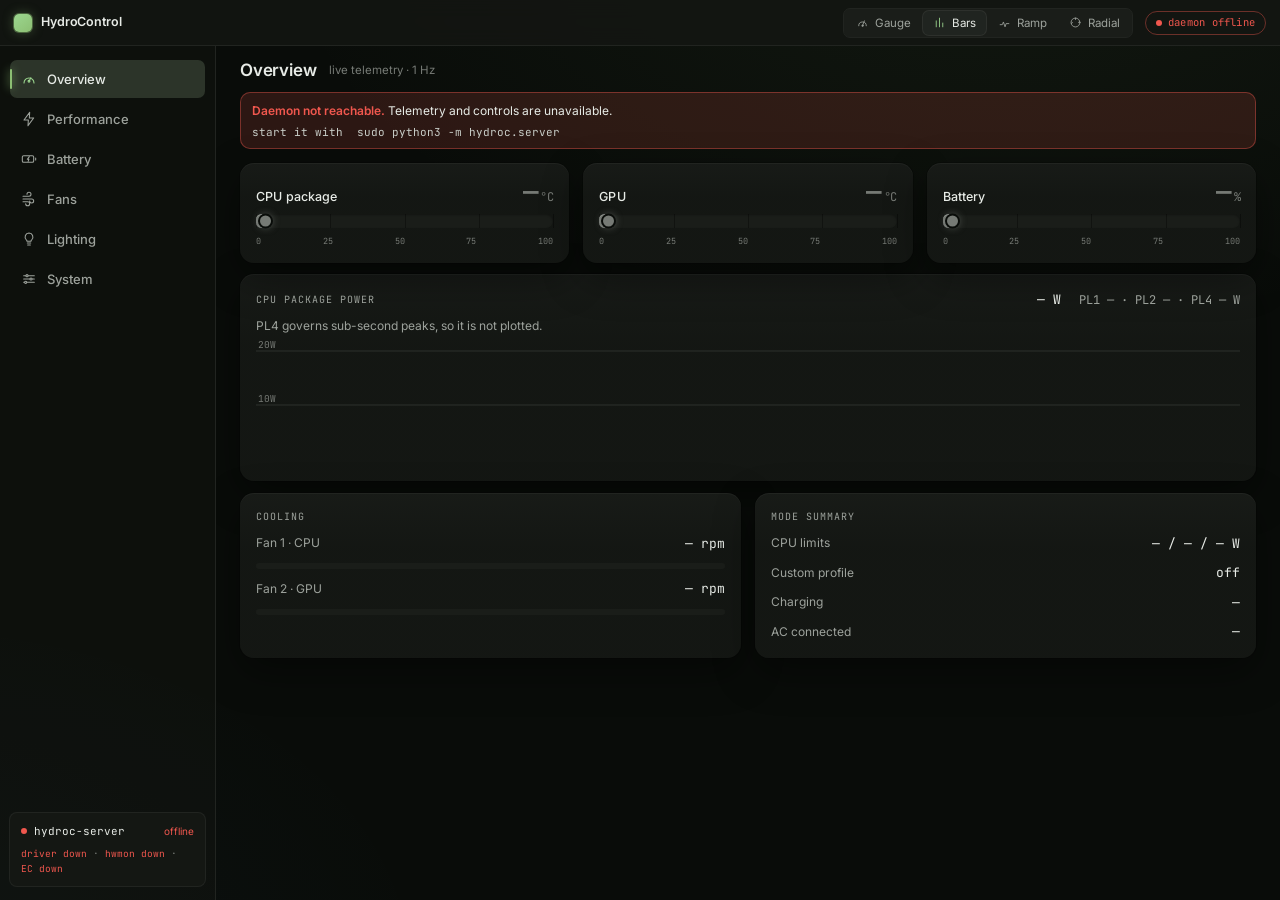
==== commit 92a58e3f: "GUI polish: the design's look on the working UI From the HydroControl-GUI-Polish design, ported onto" ====
--- a/hydroc/ui/index.html
+++ b/hydroc/ui/index.html
@@ -6,121 +6,220 @@
 <title>HydroControl</title>
 <link rel="stylesheet" href="https://fonts.googleapis.com/css2?family=Inter:wght@400;500;600&family=JetBrains+Mono:wght@400;500&display=swap">
 <style>
-/* ── Matugen re-seed of the Nocturne token sheet (seed #8CBF73, OKLCH hue 139) ── */
+/* ── Tokens: Nocturne dark + Matugen accent (seed #8CBF73, OKLCH hue 141) ──
+   From the GUI polish design. warn / danger / info are deliberately NOT
+   derived from the accent: status colour must mean the same thing on every
+   desktop. */
 :root{
-  --color-bg:oklch(0.196 0.011 141); --color-surface:oklch(0.246 0.013 141);
-  --color-text:oklch(0.930 0.008 141); --color-accent:oklch(0.775 0.107 139);
-  --color-accent-2:oklch(0.820 0.070 139);
-  --color-divider:color-mix(in oklab,oklch(0.930 0.008 141) 15%,transparent);
-  --color-neutral-300:oklch(0.846 0.010 141); --color-neutral-400:oklch(0.752 0.011 141);
-  --color-neutral-500:oklch(0.652 0.012 141); --color-neutral-700:oklch(0.446 0.012 141);
-  --color-neutral-800:oklch(0.338 0.012 141); --color-neutral-900:oklch(0.262 0.011 141);
+  --bg:oklch(0.148 0.008 141);          /* app frame */
+  --surface:oklch(0.198 0.008 141);     /* cards, raised panels */
+  --surface-2:oklch(0.225 0.008 141);   /* raised again: hover, wells, tracks */
+  --surface-3:oklch(0.255 0.009 141);   /* active / selected fill */
+  --fg:oklch(0.935 0.008 141);
+  --muted:oklch(0.705 0.010 141);
+  --faint:oklch(0.575 0.010 141);
+  --border:oklch(0.305 0.009 141);
+  --border-soft:oklch(0.255 0.008 141);
+  --accent:#8CBF73;
+  --accent-bright:oklch(0.82 0.115 140);
+  --accent-soft:color-mix(in oklab,var(--accent) 16%,transparent);
+  --accent-ring:color-mix(in oklab,var(--accent) 45%,transparent);
+  --on-accent:oklch(0.22 0.02 141);
+  --warn:oklch(0.78 0.13 78);
+  --warn-soft:color-mix(in oklab,var(--warn) 15%,transparent);
+  --danger:oklch(0.66 0.19 27);
+  --danger-soft:color-mix(in oklab,var(--danger) 15%,transparent);
+  --info:oklch(0.72 0.12 245);
+  --info-soft:color-mix(in oklab,var(--info) 14%,transparent);
+  --radius:10px;
+  --shadow-card:0 0 0 1px rgba(0,0,0,.22),0 1px 0 rgba(255,255,255,.04) inset,0 14px 40px rgba(0,0,0,.4);
+  --glow-accent:color-mix(in oklab,var(--accent) 7%,transparent);
+
+  /* The names the rest of this file was written against, mapped onto the
+     tokens above so every existing control takes the new palette without
+     being rewritten. */
+  --color-bg:var(--bg); --color-surface:var(--surface);
+  --color-text:var(--fg); --color-accent:var(--accent);
+  --color-accent-2:var(--accent-bright);
+  --color-divider:var(--border);
+  --color-neutral-300:oklch(0.846 0.010 141); --color-neutral-400:var(--muted);
+  --color-neutral-500:var(--faint); --color-neutral-700:oklch(0.446 0.012 141);
+  --color-neutral-800:var(--surface-3); --color-neutral-900:var(--surface-2);
   --color-accent-100:oklch(0.972 0.022 139); --color-accent-200:oklch(0.930 0.048 139);
   --color-accent-800:oklch(0.400 0.068 139);
-  --color-warn:oklch(0.790 0.107 78); --color-danger:oklch(0.680 0.150 25);
-  --color-info:oklch(0.775 0.075 236);
-  --color-warn-tint:color-mix(in oklab,oklch(0.790 0.107 78) 16%,transparent);
-  --color-danger-tint:color-mix(in oklab,oklch(0.680 0.150 25) 16%,transparent);
-  --font-body:"Inter",system-ui,sans-serif; --font-mono:"JetBrains Mono",ui-monospace,monospace;
+  --color-warn:var(--warn); --color-danger:var(--danger); --color-info:var(--info);
+  --color-warn-tint:var(--warn-soft); --color-danger-tint:var(--danger-soft);
+  --font-body:"Inter",-apple-system,"Segoe UI",system-ui,sans-serif;
+  --font-mono:"JetBrains Mono",ui-monospace,"SF Mono","Cascadia Mono",Menlo,Consolas,monospace;
   --space-2:5.6px; --space-3:8.4px; --space-4:11.2px; --space-6:16.8px; --space-8:22.4px;
-  --radius-sm:4px; --radius-md:8px; --radius-lg:14px;
+  --radius-sm:7px; --radius-md:var(--radius); --radius-lg:14px;
   /* One selection language for the whole app. Selected controls were drawn
      three different ways: seg used an inset 1px ring, swatch a detached 2px
      outline, and .btn nothing at all. */
   --sel-tint:color-mix(in oklab,var(--color-accent) 14%,transparent);
   --sel-ring:0 0 0 2px var(--color-bg),0 0 0 3.5px var(--color-accent);
-  --shadow-sm:0 0 0 1px oklch(0.338 0.012 141);
-  --shadow-md:0 0 0 1px oklch(0.446 0.012 141),0 6px 18px rgba(0,0,0,.55);
+  --shadow-sm:0 0 0 1px var(--border-soft);
+  --shadow-md:0 0 0 1px var(--border),0 6px 18px rgba(0,0,0,.55);
 }
 *,*::before,*::after{box-sizing:border-box}
-body{margin:0;background:var(--color-bg);color:var(--color-text);
-  font:400 15px/1.55 var(--font-body);-webkit-font-smoothing:antialiased}
+html,body{height:100%}
+body{margin:0;color:var(--fg);overflow:hidden;
+  background:
+    radial-gradient(1200px 720px at 78% -12%,var(--glow-accent),transparent 62%),
+    radial-gradient(900px 600px at -8% 108%,color-mix(in oklab,var(--info) 4%,transparent),transparent 60%),
+    var(--bg);
+  font:400 13px/1.5 var(--font-body);-webkit-font-smoothing:antialiased;text-rendering:optimizeLegibility}
 .kv{font-family:var(--font-mono);font-variant-numeric:tabular-nums}
 h1,h2,h3,h4{font-weight:500;line-height:1.12;letter-spacing:-.015em;margin:0}
-:focus-visible{outline:2px solid var(--color-accent);outline-offset:2px}
-
-/* ── shell ── */
-.app{display:grid;grid-template-columns:236px 1fr;min-height:100vh}
-.side{border-right:1px solid var(--color-divider);padding:var(--space-6) var(--space-4);
-  display:flex;flex-direction:column;gap:var(--space-6)}
-.brand{display:flex;align-items:baseline;gap:8px;padding:0 var(--space-3)}
-.brand b{font-size:16px;font-weight:600;letter-spacing:-.02em}
-.brand span{font:400 10px var(--font-mono);color:var(--color-neutral-500)}
+:focus-visible{outline:2px solid var(--accent);outline-offset:2px;border-radius:4px}
+::selection{background:var(--accent-soft)}
+@keyframes pulse{0%,100%{opacity:1}50%{opacity:.35}}
+
+/* ── shell: title bar over sidebar + content ── */
+.app{display:flex;flex-direction:column;height:100vh}
+.titlebar{flex:none;display:flex;align-items:center;gap:12px;height:46px;padding:0 14px;
+  background:color-mix(in oklab,var(--surface) 82%,transparent);
+  backdrop-filter:blur(10px);-webkit-backdrop-filter:blur(10px);
+  border-bottom:1px solid var(--border-soft)}
+.tb-brand{display:flex;align-items:center;gap:9px;min-width:0}
+.tb-logo{width:18px;height:18px;border-radius:5px;flex:none;
+  background:linear-gradient(140deg,var(--accent-bright),var(--accent));
+  box-shadow:0 0 0 1px color-mix(in oklab,var(--accent) 40%,transparent),
+             0 0 12px color-mix(in oklab,var(--accent) 35%,transparent)}
+.tb-name{font-weight:600;font-size:12.5px;letter-spacing:-.01em;white-space:nowrap}
+.tb-device{font-family:var(--font-mono);font-size:10.5px;color:var(--faint);
+  white-space:nowrap;overflow:hidden;text-overflow:ellipsis}
+.tb-status{display:flex;align-items:center;gap:8px;flex:none}
+#vizSwitch{margin-left:auto}
+.chip{display:inline-flex;align-items:center;gap:6px;height:24px;padding:0 10px;border-radius:999px;
+  font-family:var(--font-mono);font-size:10.5px;letter-spacing:.02em;white-space:nowrap;
+  border:1px solid var(--border);color:var(--muted)}
+.chip .dot{width:6px;height:6px;margin:0;border-radius:50%;flex:none}
+.chip.live{color:var(--fg)}
+.chip.live .dot{background:var(--accent);animation:pulse 2.2s ease-in-out infinite}
+.chip.warn{color:var(--warn);border-color:color-mix(in oklab,var(--warn) 40%,transparent)}
+.chip.warn .dot{background:var(--warn)}
+.chip.bad{color:var(--danger);border-color:color-mix(in oklab,var(--danger) 40%,transparent)}
+.chip.bad .dot{background:var(--danger)}
+.layout{flex:1;display:flex;min-height:0}
+
+.side{flex:none;width:216px;display:flex;flex-direction:column;gap:2px;padding:14px 10px;
+  background:color-mix(in oklab,var(--surface) 40%,transparent);
+  border-right:1px solid var(--border-soft)}
 .nav{display:flex;flex-direction:column;gap:2px}
-.nav button{display:flex;flex-direction:column;gap:1px;text-align:left;cursor:pointer;
-  background:none;border:0;color:inherit;font:inherit;padding:8px var(--space-3);
-  border-radius:var(--radius-md)}
-.nav button:hover{background:color-mix(in oklab,var(--color-text) 6%,transparent)}
-.nav button[aria-current]{background:var(--color-surface);box-shadow:inset 0 0 0 1px var(--color-divider)}
-.nav button[aria-current] .nm{color:var(--color-accent)}
-.nav .nm{font-size:13.5px}
-.nav .sb{font:400 10.5px var(--font-mono);color:var(--color-neutral-500)}
-.health{margin-top:auto;padding:var(--space-3);border-radius:var(--radius-md);
-  background:var(--color-surface);box-shadow:var(--shadow-sm);font-size:11.5px}
+.nav-item{position:relative;display:flex;align-items:center;gap:10px;height:38px;padding:0 11px;
+  border:0;border-radius:var(--radius-sm);background:none;cursor:pointer;text-align:left;
+  color:var(--muted);font:500 13px var(--font-body);transition:background .13s,color .13s}
+.nav-item svg{width:16px;height:16px;flex:none}
+.nav-item:hover{background:var(--surface-2);color:var(--fg)}
+.nav-item[aria-current]{background:color-mix(in oklab,var(--accent) 12%,var(--surface-3));color:var(--fg)}
+.nav-item[aria-current]::before{content:'';position:absolute;left:0;top:9px;bottom:9px;width:2px;
+  border-radius:1px;background:var(--accent);box-shadow:0 0 8px var(--accent)}
+.nav-item[aria-current] svg{color:var(--accent-bright)}
+
+.health{margin-top:auto;padding:10px 11px;border-radius:var(--radius-sm);
+  background:var(--surface);box-shadow:0 0 0 1px var(--border-soft);font-size:11px}
+.health .hrow{display:flex;align-items:center;gap:7px}
+.health .led{width:6px;height:6px;border-radius:50%;flex:none;background:var(--accent);
+  animation:pulse 2.2s infinite}
+.health .led.bad{background:var(--danger);animation:none}
+.health .name{font-family:var(--font-mono);font-size:11px}
+.health .st{margin-left:auto;font-size:10px;color:var(--accent)}
+.health .st.bad{color:var(--danger)}
+.health .hl{margin-top:6px;font-family:var(--font-mono);font-size:9.5px;line-height:1.6;color:var(--faint)}
+.health .hl .bad{color:var(--danger)}
 .dot{width:7px;height:7px;border-radius:50%;display:inline-block;margin-right:6px}
-main{padding:var(--space-8) var(--space-8) 60px;max-width:1080px}
-.hd{display:flex;align-items:baseline;gap:12px;margin-bottom:var(--space-6)}
-.hd h2{font-size:24px}
-.hd .sub{font:400 11px var(--font-mono);color:var(--color-neutral-500)}
+
+main{flex:1;min-width:0;display:flex;flex-direction:column}
+.hd{flex:none;display:flex;align-items:center;gap:12px;padding:15px 24px 12px}
+.hd h2{font-size:17px;font-weight:600;letter-spacing:-.01em}
+.hd .sub{font-size:11.5px;color:var(--faint);align-self:flex-end;padding-bottom:1px}
+.content{flex:1;overflow:auto;padding:0 24px 28px;
+  scrollbar-width:thin;scrollbar-color:var(--surface-3) transparent}
+.content::-webkit-scrollbar{width:8px}
+.content::-webkit-scrollbar-thumb{background:var(--surface-3);border-radius:4px}
+.content>*{max-width:1120px}
 
 /* ── cards ── */
-.grid{display:grid;gap:var(--space-4)}
+.grid{display:grid;gap:14px}
 .g3{grid-template-columns:repeat(3,1fr)} .g2{grid-template-columns:repeat(2,1fr)}
-.card{background:var(--color-surface);border-radius:var(--radius-md);
-  padding:var(--space-4);box-shadow:var(--shadow-sm);display:flex;flex-direction:column;gap:var(--space-3)}
-.kick{font-size:10px;letter-spacing:.1em;text-transform:uppercase;color:var(--color-accent)}
+.card{background:linear-gradient(180deg,color-mix(in oklab,var(--fg) 2.5%,var(--surface)),var(--surface) 34%);
+  border-radius:var(--radius-lg);box-shadow:var(--shadow-card);padding:16px;
+  display:flex;flex-direction:column;gap:10px;min-width:0}
+.kick{font-family:var(--font-mono);font-size:10px;letter-spacing:.1em;text-transform:uppercase;color:var(--muted)}
 .lbl{font-size:12px;color:var(--color-neutral-400)}
 .big{font:500 30px/1 var(--font-mono);font-variant-numeric:tabular-nums}
 .unit{font-size:13px;color:var(--color-neutral-500);font-weight:400}
 .row{display:flex;align-items:center;justify-content:space-between;gap:10px}
 
-/* ── controls ── */
-.btn{display:inline-flex;align-items:center;justify-content:center;gap:6px;cursor:pointer;
-  font:500 13px/1.2 var(--font-body);color:var(--color-text);background:transparent;
-  border:1px solid transparent;padding:6px 11px;border-radius:var(--radius-md)}
-.btn-primary{color:var(--color-accent);border-color:var(--color-accent)}
-.btn-primary:hover{background:color-mix(in oklab,var(--color-accent) 12%,transparent)}
-.btn-secondary{border-color:var(--color-divider)}
-.btn-secondary:hover{background:color-mix(in oklab,var(--color-text) 7%,transparent)}
+/* ── controls (GUI polish design) ── */
+.btn{display:inline-flex;align-items:center;justify-content:center;gap:7px;cursor:pointer;
+  height:30px;padding:0 13px;font:500 12px/1 var(--font-body);color:var(--fg);background:transparent;
+  border:1px solid transparent;border-radius:var(--radius-sm);
+  transition:background .14s,border-color .14s,color .14s,transform .04s}
+.btn:active:not(:disabled){transform:translateY(1px)}
+.btn-primary{background:var(--accent);color:var(--on-accent)}
+.btn-primary:hover:not(:disabled){background:var(--accent-bright)}
+.btn-secondary{background:var(--surface-2);border-color:var(--border)}
+.btn-secondary:hover:not(:disabled){background:var(--surface-3)}
 .btn:disabled{opacity:.45;cursor:not-allowed}
-.seg{display:inline-flex;border:1px solid var(--color-divider);border-radius:var(--radius-md);overflow:hidden}
-.seg button{background:none;border:0;color:inherit;font:400 13px var(--font-body);
-  padding:7px 13px;cursor:pointer}
-.seg button+button{border-left:1px solid var(--color-divider)}
-.seg button[aria-pressed="true"]{color:var(--color-accent);background:var(--sel-tint)}
-
-/* A joined segmented control cannot wrap: the divider borders land at the start
-   of each new row and the rounded corners only clip the outer two. Groups that
-   wrap use standalone pills instead. */
-.seg.wrap{border:0;overflow:visible;gap:6px;flex-wrap:wrap}
-.seg.wrap button{border:1px solid var(--color-divider);border-radius:var(--radius-md);padding:6px 11px}
-.seg.wrap button[aria-pressed="true"]{border-color:var(--color-accent)}
+
+/* Segmented: a recessed well, the chosen segment raised out of it. */
+.seg{display:inline-flex;align-self:flex-start;padding:2px;gap:2px;border-radius:var(--radius-sm);
+  background:var(--surface-2)}
+.seg button{height:26px;padding:0 12px;border:0;border-radius:6px;background:none;cursor:pointer;
+  font:400 11.5px var(--font-body);color:var(--muted);transition:background .13s,color .13s}
+.seg button:hover{color:var(--fg)}
+.seg button[aria-pressed="true"]{background:var(--surface-3);color:var(--fg);box-shadow:0 0 0 1px var(--border)}
+
+/* A joined segmented control cannot wrap: its well would break across rows.
+   Groups that wrap are standalone pills instead -- the design's .pick, which
+   is a different element here (the RGB picker), so the style lives on these. */
+.seg.wrap{background:none;padding:0;gap:6px;flex-wrap:wrap}
+.seg.wrap button{height:28px;padding:0 11px;border:1px solid transparent;border-radius:var(--radius-sm);
+  background:var(--surface-2);font-size:12px;transition:background .13s,color .13s,border-color .13s}
+.seg.wrap button:hover{background:var(--surface-3);color:var(--fg)}
 
 /* Selected state, applied last so it beats the :hover rules above at equal
-   specificity. .btn had no selected style at all -- picking a keyboard effect
-   applied it but left the button looking untouched. */
-.btn[aria-pressed="true"]{color:var(--color-accent);border-color:var(--color-accent);
-  background:var(--sel-tint)}
-.sw{flex:none;width:34px;height:19px;border-radius:10px;padding:2px;cursor:pointer;
-  background:var(--color-neutral-800);transition:background .15s;border:0}
-.sw[aria-pressed="true"]{background:var(--color-accent)}
-.sw i{display:block;width:15px;height:15px;border-radius:50%;background:var(--color-bg);transition:transform .15s}
-.sw[aria-pressed="true"] i{transform:translateX(15px)}
+   specificity: pills and pressable buttons share it. */
+.seg.wrap button[aria-pressed="true"],
+.btn[aria-pressed="true"]{background:var(--accent-soft);color:var(--accent-bright);
+  border-color:var(--accent-ring);box-shadow:none}
+.sw{flex:none;width:38px;height:21px;border-radius:11px;padding:2px;cursor:pointer;
+  background:var(--surface-3);transition:background .16s;border:0}
+.sw[aria-pressed="true"]{background:var(--accent)}
+.sw i{display:block;width:17px;height:17px;border-radius:50%;background:var(--fg);
+  transition:transform .16s,background .16s}
+.sw[aria-pressed="true"] i{transform:translateX(17px);background:var(--on-accent)}
+.sw:disabled{opacity:.45;cursor:not-allowed}
+
+/* Sliders: the design's filled track. --fill is kept in step with the value
+   by syncRanges() -- a native range input cannot colour its own left side. */
 input[type=range]{-webkit-appearance:none;appearance:none;width:100%;height:6px;border-radius:3px;
-  background:var(--color-neutral-900);outline:none}
-input[type=range]::-webkit-slider-thumb{-webkit-appearance:none;width:13px;height:13px;
-  border-radius:50%;background:var(--color-accent-200);box-shadow:0 0 0 1px var(--color-bg);cursor:pointer}
-input[type=range]:disabled{opacity:.4}
+  margin:10px 0;outline:none;cursor:pointer;
+  background:linear-gradient(90deg,var(--accent) 0 var(--fill,0%),var(--surface-2) 0)}
+input[type=range]::-webkit-slider-thumb{-webkit-appearance:none;width:15px;height:15px;
+  border-radius:50%;background:var(--accent-bright);box-shadow:0 0 0 2px var(--bg);cursor:pointer;
+  transition:box-shadow .12s}
+input[type=range]::-moz-range-thumb{width:15px;height:15px;border:0;border-radius:50%;
+  background:var(--accent-bright);box-shadow:0 0 0 2px var(--bg);cursor:pointer}
+input[type=range]:hover::-webkit-slider-thumb,input[type=range]:focus-visible::-webkit-slider-thumb{
+  box-shadow:0 0 0 2px var(--bg),0 0 0 4px var(--accent-ring)}
+input[type=range]:focus-visible{outline:2px solid var(--accent);outline-offset:4px}
+input[type=range]:disabled{opacity:.4;cursor:not-allowed}
 .tag{display:inline-flex;align-items:center;font:400 10.5px var(--font-mono);
-  padding:2px 7px;border-radius:5px;background:var(--color-neutral-900);color:var(--color-neutral-400)}
-.tag-warn{background:var(--color-warn-tint);color:var(--color-warn)}
-.tag-accent{background:var(--color-accent-800);color:var(--color-accent-100)}
-
-/* ── banners ── */
-.banner{display:flex;align-items:flex-start;gap:12px;padding:var(--space-4);
-  border-radius:var(--radius-md);margin-bottom:var(--space-6);font-size:13px}
-.banner.warn{background:var(--color-warn-tint);box-shadow:inset 0 0 0 1px var(--color-warn)}
-.banner.bad{background:var(--color-danger-tint);box-shadow:inset 0 0 0 1px var(--color-danger)}
+  padding:2px 7px;border-radius:5px;background:var(--surface-2);color:var(--muted)}
+.tag-warn{background:var(--warn-soft);color:var(--warn)}
+.tag-accent{background:var(--accent-soft);color:var(--accent-bright)}
+
+/* ── banners: the design's notes. They carry warnings, so they keep a faint
+   outline the design's inline notes do not need. ── */
+.banner{display:flex;align-items:flex-start;gap:12px;padding:10px 12px;
+  border-radius:var(--radius);margin-bottom:14px;font-size:12px;line-height:1.5}
+.banner.warn{background:var(--warn-soft);box-shadow:inset 0 0 0 1px color-mix(in oklab,var(--warn) 35%,transparent)}
+.banner.warn b{color:var(--warn)}
+.banner.bad{background:var(--danger-soft);box-shadow:inset 0 0 0 1px color-mix(in oklab,var(--danger) 40%,transparent)}
+.banner.bad b{color:var(--danger)}
 .banner b{font-weight:600}
 .drift{font:400 11px var(--font-mono);color:var(--color-neutral-300);margin-top:5px}
 .drift s{color:var(--color-neutral-500);text-decoration:none;opacity:.7}
@@ -137,10 +236,11 @@
 .kcap span{font-weight:500;line-height:1;letter-spacing:.01em}
 .hint{display:flex;gap:14px;font-size:10.5px;color:var(--color-neutral-500);margin-top:8px}
 .sws{display:flex;flex-wrap:wrap;gap:6px}
-.swatch{width:26px;height:26px;border-radius:6px;cursor:pointer;border:0;
-  box-shadow:inset 0 0 0 1px rgba(0,0,0,.4);outline:0 solid transparent;outline-offset:2px}
-.swatch[aria-pressed="true"]{outline:0;
-  box-shadow:inset 0 0 0 1px rgba(0,0,0,.4),var(--sel-ring)}
+.swatch{width:28px;height:28px;border-radius:6px;cursor:pointer;border:0;flex:none;
+  box-shadow:inset 0 0 0 1px rgba(0,0,0,.35);outline:0 solid transparent;outline-offset:2px;
+  transition:transform .1s}
+.swatch:hover{transform:scale(1.08)}
+.swatch[aria-pressed="true"]{outline:2px solid var(--accent);outline-offset:2px}
 .hidden{display:none}
 .pick{display:flex;flex-direction:column;gap:7px;margin-top:6px}
 .pick .ch{flex:1}
@@ -150,24 +250,56 @@
   color:var(--color-neutral-300);flex:none}
 .pv{display:inline-block;width:34px;height:18px;border-radius:5px;vertical-align:-4px;
   box-shadow:inset 0 0 0 1px rgba(0,0,0,.4);margin-right:7px}
-.hexin{width:88px;background:var(--color-surface-raised,rgba(255,255,255,.06));
-  color:inherit;border:1px solid var(--color-divider);border-radius:6px;
+.hexin{width:88px;background:var(--surface-2);
+  color:inherit;border:1px solid var(--border);border-radius:6px;
   padding:3px 7px;font:400 12px var(--font-mono);text-transform:uppercase}
+.hexin:focus{outline:1px solid var(--accent-ring);background:var(--surface-3)}
 /* R/G/B slider tracks tinted so the axis being dragged is obvious */
 .ch[data-ch=r]{background:linear-gradient(90deg,#000,#FF3B30)}
 .ch[data-ch=g]{background:linear-gradient(90deg,#000,#3BFF6B)}
 .ch[data-ch=b]{background:linear-gradient(90deg,#000,#3E7BFA)}
 
-/* ── gauges & charts ── */
-.gaugewrap{display:grid;place-items:center;position:relative}
-.gauge{transform:rotate(135deg)}
-.gauge circle{fill:none;stroke-linecap:round}
-.gauge .track{stroke:var(--color-neutral-900)}
-.gauge .val{transition:stroke-dasharray .45s cubic-bezier(.4,0,.2,1),stroke .45s}
-.gaugeval{position:absolute;display:grid;place-items:center;text-align:center;line-height:1}
-.gaugeval b{font:500 26px/1 var(--font-mono);font-variant-numeric:tabular-nums}
-.gaugeval span{font-size:10.5px;color:var(--color-neutral-500)}
-.chart{width:100%;height:92px;display:block;overflow:visible}
+/* ── readings: four styles, picked in the title bar (GUI polish design) ── */
+.viz-switch{display:flex;align-items:center;gap:2px;padding:2px;border-radius:var(--radius-sm);
+  background:var(--surface-2);border:1px solid var(--border-soft);flex:none}
+.viz-btn{display:inline-flex;align-items:center;gap:6px;height:24px;padding:0 10px;border:0;
+  border-radius:6px;background:none;cursor:pointer;font:400 11.5px var(--font-body);color:var(--muted);
+  transition:background .13s,color .13s}
+.viz-btn svg{width:13px;height:13px;flex:none}
+.viz-btn:hover{color:var(--fg)}
+.viz-btn[aria-pressed="true"]{background:var(--surface-3);color:var(--fg);box-shadow:0 0 0 1px var(--border)}
+.viz-btn[aria-pressed="true"] svg{color:var(--accent-bright)}
+@media (max-width:1260px){.viz-label{display:none}.viz-btn{padding:0 8px}}
+.rd-card{align-items:center;justify-content:center}
+.g-label{font-size:12.5px;font-weight:500;letter-spacing:.01em}
+.gauge{display:flex;flex-direction:column;align-items:center;gap:5px}
+.gauge svg{display:block}
+.gauge path,.gauge circle,.gauge text{transition:stroke-dasharray .6s,stroke .3s,fill .3s}
+.tbar{width:100%;display:flex;flex-direction:column;gap:7px}
+.tbar-head{display:flex;align-items:baseline;justify-content:space-between;gap:10px}
+.tbar-num{font:600 26px/1 var(--font-mono);letter-spacing:-.02em;font-variant-numeric:tabular-nums;transition:color .3s}
+.tbar-unit{font-size:12px;color:var(--faint);margin-left:2px;font-weight:400}
+.tbar-track{position:relative;height:14px;border-radius:7px;background:var(--surface-2);
+  box-shadow:inset 0 1px 2px rgba(0,0,0,.3)}
+.tbar-fill{position:relative;height:100%;border-radius:7px;min-width:11px;
+  transition:width .6s cubic-bezier(.2,.75,.2,1),background .3s;box-shadow:inset 0 1px 0 rgba(255,255,255,.22)}
+.tbar-tip{position:absolute;right:-4px;top:50%;transform:translateY(-50%);width:11px;height:11px;
+  border-radius:50%;box-shadow:0 0 0 2px var(--bg),0 0 9px currentColor;transition:background .3s,color .3s}
+.tbar-tick{position:absolute;top:0;bottom:0;width:1px;background:rgba(0,0,0,.34)}
+.tbar-scale{display:flex;justify-content:space-between;font:400 8.5px var(--font-mono);color:var(--faint)}
+.tramp{display:flex;flex-direction:column;align-items:center;gap:8px}
+.tramp-num{font:600 30px/1 var(--font-mono);letter-spacing:-.02em;font-variant-numeric:tabular-nums;transition:color .3s}
+.tramp-unit{font-size:12px;color:var(--faint);margin-left:2px;font-weight:400}
+.tramp-row{display:flex;align-items:stretch;gap:7px}
+.tramp-scale{display:flex;flex-direction:column;justify-content:space-between;text-align:right;
+  font:400 8.5px var(--font-mono);color:var(--faint);padding:1px 0}
+.tramp-col{display:flex;flex-direction:column;gap:2px}
+.tramp-seg{width:44px;height:7px;border-radius:2px;background:var(--surface-2);
+  box-shadow:inset 0 1px 1px rgba(0,0,0,.25);transition:background .3s,box-shadow .3s}
+@keyframes vizPop{from{opacity:0;transform:scale(.94) translateY(4px)}to{opacity:1;transform:none}}
+.viz-pop{animation:vizPop .34s cubic-bezier(.2,.8,.2,1)}
+.spark-pulse{animation:pulse 2.2s ease-in-out infinite}
+.chart{width:100%;height:120px;display:block;overflow:visible}
 .curvechart{width:100%;aspect-ratio:520/210;height:auto;display:block;
   overflow:visible;touch-action:none}
 .curvechart .cpt{fill:var(--color-accent);cursor:ns-resize}
@@ -195,20 +327,43 @@
   color:var(--color-neutral-400)}
 .bar i{display:block;height:100%;background:var(--color-accent);border-radius:3px;
   transition:width .45s cubic-bezier(.4,0,.2,1)}
+
+/* ── narrow windows: the sidebar becomes an icon rail ── */
+/* The design collapses every grid to one column here. At the app window's
+   usual ~800 px that stacked the Overview's cards past the fold, so three
+   columns go to two first and only reach one below 720 px. */
+@media (max-width:940px){
+  .g3{grid-template-columns:repeat(2,1fr)}
+  .side{width:64px;padding:14px 8px}
+  .nav-item{justify-content:center;padding:0}
+  .nav-item .nl,.health .name,.health .hl,.health .st{display:none}
+  .health{display:flex;justify-content:center;padding:10px 0}
+}
+@media (max-width:720px){
+  .g3,.g2{grid-template-columns:1fr}
+  .tb-device{display:none}
+  .hd,.content{padding-left:16px;padding-right:16px}
+}
 </style>
 </head>
 <body>
 <div class="app">
-  <aside class="side">
-    <div class="brand"><b>HydroControl</b><span>HYDROC-16</span></div>
-    <nav class="nav" id="nav"></nav>
-    <div class="health" id="health"></div>
-  </aside>
-  <main>
-    <div id="banners"></div>
-    <div class="hd"><h2 id="secName">Overview</h2><span class="sub" id="secSub"></span></div>
-    <div id="view"></div>
-  </main>
+  <header class="titlebar">
+    <div class="tb-brand"><span class="tb-logo" aria-hidden="true"></span>
+      <span class="tb-name">HydroControl</span><span class="tb-device" id="tbDevice"></span></div>
+    <div class="viz-switch" id="vizSwitch" role="group" aria-label="Reading style"></div>
+    <div class="tb-status" id="tbStatus"></div>
+  </header>
+  <div class="layout">
+    <aside class="side">
+      <nav class="nav" id="nav" aria-label="Sections"></nav>
+      <div class="health" id="health"></div>
+    </aside>
+    <main>
+      <div class="hd"><h2 id="secName">Overview</h2><span class="sub" id="secSub"></span></div>
+      <div class="content"><div id="banners"></div><div id="view"></div></div>
+    </main>
+  </div>
 </div>
 <script>
 const NAV=[
@@ -219,6 +374,19 @@
  {id:'light',name:'Lighting',sub:'keyboard · chin bar'},
  {id:'lpp',name:'Cooling dock',sub:'LPP · Bluetooth LE',optional:true},
  {id:'sys',name:'System',sub:'platform toggles'}];
+
+// Nav icons: the GUI polish design's set, plus Fans (its unused i-fan symbol)
+// and the cooling dock, which the design does not cover, drawn to match.
+const svgI=(body,extra='')=>`<svg viewBox="0 0 24 24" fill="none" stroke="currentColor"
+  stroke-width="1.6" stroke-linecap="round" stroke-linejoin="round" aria-hidden="true"${extra}>${body}</svg>`;
+const NAV_ICON={
+ overview:svgI('<path d="M4.5 18a7.5 7.5 0 1 1 15 0"/><path d="M12 15.5 14.8 10"/><circle cx="12" cy="15.5" r="1.4"/>'),
+ perf:svgI('<path d="M13 2 4.5 13.5H11L10.5 22 19 10.5h-6.5L13 2z"/>'),
+ batt:svgI('<rect x="2" y="7" width="17" height="10" rx="2"/><path d="M22 10.5v3"/><path d="M12.5 8.5 9.5 12.5h2.3l-1.1 3"/>'),
+ fans:svgI('<path d="M3 8h9a3 3 0 1 0-3-3M3 12h13a3 3 0 1 1-3 3M3 16h7a3 3 0 1 1-3 3"/>'),
+ light:svgI('<path d="M9.5 18h5"/><path d="M10 21h4"/><path d="M12 3a6 6 0 0 0-4 10.3c.6.5 1 1.3 1 2.2h6c0-.9.4-1.7 1-2.2A6 6 0 0 0 12 3z"/>'),
+ lpp:svgI('<path d="M5 13h14l-1.5 4h-11z"/><path d="M6 13V6.5A1.5 1.5 0 0 1 7.5 5h9A1.5 1.5 0 0 1 18 6.5V13"/><path d="M9 20.5c1-.7 2-.7 3 0s2 .7 3 0"/>'),
+ sys:svgI('<path d="M4 7h16M4 12h16M4 17h16"/><circle cx="9" cy="7" r="1.6" fill="var(--bg)"/><circle cx="15" cy="12" r="1.6" fill="var(--bg)"/><circle cx="7" cy="17" r="1.6" fill="var(--bg)"/>')};
 
 const PUMP={low:'Low',medium:'Medium',high:'High',max:'Max'};
 
@@ -402,6 +570,7 @@
       const a=S.hist[k];a.push(v);if(a.length>60)a.shift();};
     push('pkg',t.package_w);push('cpu',t.cpu_temp_c);push('gpu',t.gpu_temp_c);
   }else{S.status.offline=true;}
+  renderTitlebar();renderHealth();
   paintTelemetry();
 }
 async function applySettings(settings,persist=true){
@@ -420,23 +589,39 @@
 
 // ── render ──
 function render(){
-  $('#nav').innerHTML=NAV.filter(n=>!n.optional||S.lpp.present).map(n=>`<button data-sec="${n.id}"${S.section===n.id?' aria-current="page"':''}>
-    <span class="nm">${n.name}</span><span class="sb">${n.sub}</span></button>`).join('');
+  $('#nav').innerHTML=NAV.filter(n=>!n.optional||S.lpp.present).map(n=>`<button class="nav-item"
+    data-sec="${n.id}" title="${n.name}"${S.section===n.id?' aria-current="page"':''}>${NAV_ICON[n.id]||''}<span
+    class="nl">${n.name}</span></button>`).join('');
   const cur=NAV.find(n=>n.id===S.section);
   $('#secName').textContent=cur.name;$('#secSub').textContent=cur.sub;
-  renderHealth();renderBanners();
+  renderTitlebar();renderVizSwitch();renderHealth();renderBanners();
   $('#view').innerHTML=({overview:vOverview,perf:vPerf,batt:vBatt,fans:vFans,light:vLight,lpp:vLpp,sys:vSys})[S.section]();
-  paintTelemetry();bind();
+  paintTelemetry();bind();syncRanges();
+}
+// Title bar: the device it is running on, and the three things that decide
+// whether a setting takes effect -- the daemon, the custom-profile latch (PL
+// writes are ignored without it) and the PL1 the EC holds.
+function renderTitlebar(){
+  const s=S.status,d=s.device||{},st=S.state||{};
+  $('#tbDevice').textContent=[d.model,d.ec_firmware&&('EC '+d.ec_firmware),d.kernel]
+    .filter(Boolean).join(' · ');
+  const off=!!s.offline,latch=st.custom_profile,pl1=st.cpu_pl1;
+  $('#tbStatus').innerHTML=
+    `<span class="chip ${off?'bad':'live'}"><span class="dot"></span>${off?'daemon offline':'daemon running'}</span>`+
+    (latch===undefined||latch===null?'':
+      `<span class="chip${latch?'':' warn'}" title="${latch?'Power-limit writes take effect':
+        'Power-limit writes are ignored until the custom profile is armed'}">${latch?'custom profile armed':'custom profile off'}</span>`)+
+    (typeof pl1==='number'?`<span class="chip">PL1 ${pl1} W</span>`:'');
 }
 function renderHealth(){
   const s=S.status,off=s.offline;
-  const items=[['Daemon',!off],['Driver',!!s.driver_loaded],['hwmon',!!s.hwmon],['EC',!!s.ec_available]];
-  const hz=S.health;
-  $('#health').innerHTML=`<div class="lbl" style="margin-bottom:6px">Daemon health</div>`+
-    items.map(([n,ok])=>`<div class="row" style="padding:1px 0"><span>${n}</span>
-      <span class="kv" style="color:${ok?'var(--color-accent)':'var(--color-danger)'}">
-      <span class="dot" style="background:${ok?'var(--color-accent)':'var(--color-danger)'}"></span>${ok?'ok':'down'}</span></div>`).join('')
-    +((hz&&!hz.ok)?`<div class="lbl" style="margin-top:6px">${hz.failed} check${hz.failed===1?'':'s'} failing — see the banner</div>`:'');
+  const items=[['driver',!!s.driver_loaded],['hwmon',!!s.hwmon],['EC',!!s.ec_available]];
+  const hz=S.health, bad=off||items.some(([,ok])=>!ok)||(hz&&!hz.ok);
+  $('#health').innerHTML=`<div class="hrow" title="${off?'daemon offline':bad?'a check is failing':'all checks ok'}">
+      <span class="led${bad?' bad':''}"></span><span class="name">hydroc-server</span>
+      <span class="st${bad?' bad':''}">${off?'offline':bad?'degraded':'running'}</span></div>
+    <div class="hl">${items.map(([n,ok])=>`<span${ok?'':' class="bad"'}>${n} ${ok?'ok':'down'}</span>`).join(' · ')}
+    ${(hz&&!hz.ok)?`<br>${hz.failed} check${hz.failed===1?'':'s'} failing — see the banner`:''}</div>`;
 }
 function renderBanners(){
   let h='';
@@ -481,7 +666,7 @@
   }
   if(S.status.offline){
     h+=`<div class="banner bad"><div style="flex:1"><b>Daemon not reachable.</b>
-      Telemetry is unavailable and controls are inert. Nothing is being applied to the hardware.
+      Telemetry and controls are unavailable.
       <div class="drift">start it with &nbsp;<span class="kv">sudo python3 -m hydroc.server</span></div></div></div>`;
   } else if(!S.status.ec_available){
     h+=`<div class="banner warn"><div style="flex:1"><b>EC unavailable — ${esc(S.status.ec_error||'')}</b>
@@ -499,33 +684,147 @@
 }
 
 // ── sections ──
-// 270-degree arc: r=42 -> C=263.9, visible sweep = 197.9
-const ARC_C=263.9, ARC_SWEEP=197.9;
-function gauge(id,label,unit,max){
-  return `<div class="card"><div class="kick">${label}</div>
-    <div class="gaugewrap">
-      <svg class="gauge" width="118" height="118" viewBox="0 0 118 118">
-        <circle class="track" cx="59" cy="59" r="42" stroke-width="9"
-          stroke-dasharray="${ARC_SWEEP} ${ARC_C}"></circle>
-        <circle class="val" data-gauge="${id}" data-max="${max}" cx="59" cy="59" r="42"
-          stroke-width="9" stroke="var(--color-accent)" stroke-dasharray="0 ${ARC_C}"></circle>
-      </svg>
-      <div class="gaugeval"><div><b data-t="${id}">—</b><br><span>${unit}</span></div></div>
-    </div></div>`;
-}
+// ── readings: Gauge · Bars · Ramp · Radial (GUI polish design) ──────────────
+// Picked in the title bar. A display preference, so it lives in the browser,
+// not the hardware profile: it is not a setting and must never show as drift.
+// Every storage access is guarded -- the design read it unguarded, and where
+// storage is blocked that one line stopped the whole page from drawing.
+const VIZ={
+ gauge:{name:'Gauge',title:'Gauge dials',icon:'<path d="M5 18a7 7 0 1 1 14 0"/><path d="M12 18 15.5 9"/><circle cx="12" cy="18" r="1.3"/>'},
+ bars:{name:'Bars',title:'Bar gauges',icon:'<path d="M6 20V9"/><path d="M12 20V4"/><path d="M18 20v-7"/>'},
+ ramp:{name:'Ramp',title:'Segmented ramp',icon:'<path d="M4 16h4l2-5 3 9 2-6h5"/>'},
+ radial:{name:'Radial',title:'Radial bars',icon:'<circle cx="12" cy="12" r="8.2"/><path d="M12 3.8v2.6"/><path d="M19.7 10.4l-2.1 1.4"/><path d="M4.3 13.6l2.1-1.4"/>'}};
+const VIZ_DEFAULT='bars', VIZ_KEY='hydroc-viz';
+function loadViz(){
+  try{const v=localStorage.getItem(VIZ_KEY);return VIZ[v]?v:VIZ_DEFAULT;}catch(e){return VIZ_DEFAULT;}
+}
+function saveViz(v){try{localStorage.setItem(VIZ_KEY,v);}catch(e){}}
+S.viz=loadViz();
+
+// Battery is not a temperature: it keeps the accent colour in every style.
+const READINGS=[
+ {id:'cpu_temp_c',label:'CPU package',unit:'°C',max:100,temp:true},
+ {id:'gpu_temp_c',label:'GPU',unit:'°C',max:100,temp:true},
+ {id:'capacity_pct',label:'Battery',unit:'%',max:100,temp:false}];
+const READ_BY_ID=Object.fromEntries(READINGS.map(r=>[r.id,r]));
+const clamp01=x=>Math.max(0,Math.min(1,x));
+const rdVal=r=>{const v=S.tel[r.id];return typeof v==='number'?v:null;};
+const rdText=v=>v===null?'—':String(Math.round(v));
+const rdColor=(r,v)=>v===null?'var(--faint)':r.temp?tempColorC(v):'var(--accent)';
+const segColor=(r,frac)=>r.temp?tempColorC(frac*100):'var(--accent)';
+
+const DIAL_R=50;
+const dialPath=r=>{const a=r*0.70710678;return `M ${-a} ${a} A ${r} ${r} 0 1 1 ${a} ${a}`;};
+const dialPt=(rr,f)=>{const a=(135+f*270)*Math.PI/180;return [rr*Math.cos(a),rr*Math.sin(a)];};
+function dialGauge(r){
+  let ticks='';
+  for(let v=0;v<=100;v+=5){const major=v%10===0;
+    const [x1,y1]=dialPt(DIAL_R-1,v/100),[x2,y2]=dialPt(major?DIAL_R-9:DIAL_R-5.5,v/100);
+    ticks+=`<line x1="${x1.toFixed(1)}" y1="${y1.toFixed(1)}" x2="${x2.toFixed(1)}" y2="${y2.toFixed(1)}"
+      stroke="var(--surface-3)" stroke-width="${major?1.4:0.7}" opacity="${major?0.85:0.42}"/>`;}
+  const [z0x,z0y]=dialPt(DIAL_R+15,0),[z1x,z1y]=dialPt(DIAL_R+15,1);
+  const arc=(cls,w,op)=>`<path class="${cls}" d="${dialPath(DIAL_R)}" fill="none" stroke-width="${w}"
+    stroke-linecap="round" pathLength="270" stroke-dasharray="0 270"${op?` opacity="${op}"`:''}/>`;
+  return `<div class="gauge"><svg width="150" height="128" viewBox="-72 -68 144 126" aria-hidden="true">
+      <path d="${dialPath(DIAL_R)}" fill="none" stroke="var(--surface-2)" stroke-width="7" stroke-linecap="round"/>
+      ${ticks}${arc('rd-glow',16,0.13)}${arc('rd-arc',7)}
+      <circle class="rd-end" r="8.5" opacity="0.22"/><circle class="rd-end" r="3.2"/>
+      <text x="${z0x.toFixed(1)}" y="${(z0y+3).toFixed(1)}" fill="var(--faint)" font-size="8.5"
+        font-family="var(--font-mono)" text-anchor="middle">0</text>
+      <text x="${z1x.toFixed(1)}" y="${(z1y+3).toFixed(1)}" fill="var(--faint)" font-size="8.5"
+        font-family="var(--font-mono)" text-anchor="middle">${r.max}</text>
+      <text class="rd-val" text-anchor="middle" x="0" y="-4" font-size="34" font-weight="600"
+        font-family="var(--font-mono)" letter-spacing="-0.02em">—</text>
+      <text text-anchor="middle" x="0" y="13" fill="var(--faint)" font-size="10.5" font-family="var(--font-mono)">${r.unit}</text>
+    </svg><div class="g-label">${r.label}</div></div>`;
+}
+const RADIAL_N=24, RADIAL_R=46;
+function radialGauge(r){
+  const span=360/RADIAL_N, gap=2.4; let segs='';
+  for(let i=0;i<RADIAL_N;i++){
+    const a0=(i*span+gap/2-90)*Math.PI/180, a1=((i+1)*span-gap/2-90)*Math.PI/180;
+    segs+=`<path class="rd-seg" d="M ${(RADIAL_R*Math.cos(a0)).toFixed(1)} ${(RADIAL_R*Math.sin(a0)).toFixed(1)}
+      A ${RADIAL_R} ${RADIAL_R} 0 0 1 ${(RADIAL_R*Math.cos(a1)).toFixed(1)} ${(RADIAL_R*Math.sin(a1)).toFixed(1)}"
+      fill="none" stroke="var(--surface-2)" stroke-width="8.5" stroke-linecap="round"/>`;}
+  return `<div class="gauge"><svg width="152" height="152" viewBox="-64 -64 128 128" aria-hidden="true">
+      <circle cx="0" cy="0" r="${RADIAL_R}" fill="none" stroke="var(--border-soft)" stroke-width="1"/>${segs}
+      <text class="rd-val" text-anchor="middle" x="0" y="-2" font-size="32" font-weight="600"
+        font-family="var(--font-mono)" letter-spacing="-0.02em">—</text>
+      <text text-anchor="middle" x="0" y="15" fill="var(--faint)" font-size="10.5" font-family="var(--font-mono)">${r.unit}</text>
+    </svg><div class="g-label">${r.label}</div></div>`;
+}
+function barGauge(r){
+  const q=[0,.25,.5,.75,1];
+  return `<div class="tbar">
+      <div class="tbar-head"><span class="g-label">${r.label}</span>
+        <span class="tbar-num"><span class="rd-val">—</span><span class="tbar-unit">${r.unit}</span></span></div>
+      <div class="tbar-track" role="img" aria-label="${r.label}">
+        ${q.map(f=>`<span class="tbar-tick" style="left:${f*100}%"></span>`).join('')}
+        <div class="tbar-fill" style="width:0"><span class="tbar-tip"></span></div></div>
+      <div class="tbar-scale">${q.map(f=>`<span>${Math.round(f*r.max)}</span>`).join('')}</div>
+    </div>`;
+}
+const RAMP_N=20;
+function rampGauge(r){
+  return `<div class="tramp">
+      <div class="tramp-num"><span class="rd-val">—</span><span class="tramp-unit">${r.unit}</span></div>
+      <div class="tramp-row"><div class="tramp-scale"><span>${r.max}</span><span>${r.max/2}</span><span>0</span></div>
+        <div class="tramp-col" role="img" aria-label="${r.label}">${
+          Array.from({length:RAMP_N},()=>'<span class="tramp-seg"></span>').join('')}</div></div>
+      <div class="g-label">${r.label}</div></div>`;
+}
+const VIZ_BUILD={gauge:dialGauge,bars:barGauge,ramp:rampGauge,radial:radialGauge};
+function readingCard(r){
+  return `<div class="card rd-card viz-pop" data-rd="${r.id}" data-style="${S.viz}">${VIZ_BUILD[S.viz](r)}</div>`;
+}
+// In place, every poll: rebuilding would restart the transitions each second.
+function paintReadings(){
+  document.querySelectorAll('[data-rd]').forEach(el=>{
+    const r=READ_BY_ID[el.dataset.rd], v=rdVal(r), f=v===null?0:clamp01(v/r.max), c=rdColor(r,v);
+    el.querySelectorAll('.rd-val').forEach(t=>{t.textContent=rdText(v);
+      if(t.tagName==='text')t.setAttribute('fill',c);});
+    const num=el.querySelector('.tbar-num,.tramp-num'); if(num)num.style.color=c;
+    switch(el.dataset.style){
+    case 'gauge':{
+      el.querySelectorAll('.rd-arc,.rd-glow').forEach(p=>{
+        p.setAttribute('stroke-dasharray',`${(f*270).toFixed(1)} 270`);p.setAttribute('stroke',c);});
+      el.querySelector('.rd-glow').style.display=f>0.01?'':'none';
+      const [ex,ey]=dialPt(DIAL_R,f);
+      el.querySelectorAll('.rd-end').forEach(e=>{e.setAttribute('cx',ex.toFixed(1));
+        e.setAttribute('cy',ey.toFixed(1));e.setAttribute('fill',c);});
+      break;}
+    case 'radial':
+      el.querySelectorAll('.rd-seg').forEach((s,i)=>{const mid=(i+0.5)/RADIAL_N;
+        s.setAttribute('stroke',v!==null&&mid<=f?segColor(r,mid):'var(--surface-2)');});
+      break;
+    case 'bars':{
+      const fill=el.querySelector('.tbar-fill'), tip=el.querySelector('.tbar-tip');
+      fill.style.width=(f*100).toFixed(1)+'%';fill.style.background=c;
+      tip.style.background=c;tip.style.color=c;
+      break;}
+    case 'ramp':{
+      const on=Math.round(f*RAMP_N), segs=[...el.querySelectorAll('.tramp-seg')].reverse();
+      segs.forEach((s,i)=>{const lit=v!==null&&i<on, sc=segColor(r,(i+0.5)/RAMP_N);
+        s.style.background=lit?sc:'';
+        s.style.boxShadow=lit&&i===on-1?`0 0 10px ${sc},0 0 2px ${sc}`:'';});
+      break;}
+    }
+  });
+}
+function renderVizSwitch(){
+  $('#vizSwitch').innerHTML=Object.entries(VIZ).map(([id,m])=>`<button class="viz-btn" data-viz="${id}"
+    title="${m.title}" aria-pressed="${S.viz===id}">${svgI(m.icon)}<span
+    class="viz-label">${m.name}</span></button>`).join('');
+}
+
 function vOverview(){
-  return `<div class="grid g3">
-    ${gauge('cpu_temp_c','CPU package','°C',100)}
-    ${gauge('gpu_temp_c','GPU','°C',100)}
-    ${gauge('capacity_pct','Battery','%',100)}
-  </div>
+  return `<div class="grid g3">${READINGS.map(readingCard).join('')}</div>
   <div class="card" style="margin-top:var(--space-4)">
     <div class="row"><div class="kick">CPU package power</div>
       <span class="kv"><span data-t="package_w">—</span> W
         <span class="lbl" style="margin-left:10px">PL1 ${num(S.state.cpu_pl1)}
         · PL2 ${num(S.state.cpu_pl2)} · PL4 ${num(S.state.cpu_pl4)} W</span></span></div>
-    <div class="lbl" style="margin-top:-2px">PL4 governs sub-second peaks; at 1 Hz each
-      sample is a one-second average, so it is not plotted.</div>
+    <div class="lbl" style="margin-top:-2px">PL4 governs sub-second peaks, so it is not plotted.</div>
     <svg class="chart" id="pwrchart"></svg>
   </div>
   <div class="grid g2" style="margin-top:var(--space-4)">
@@ -587,13 +886,9 @@
         <button data-v="auto" aria-pressed="${!manual}">Auto</button>
         <button data-v="manual" aria-pressed="${manual}">Manual</button></div></div>
     <div class="lbl">Auto leaves the fans to the firmware. Manual writes your curve into the
-      EC's own tables — it honours both the duty and the fall-back temperature, and it is
-      reversible. Verified on this hardware; see DESIGN.md §3.6.</div>
-    <div class="lbl">Two things worth knowing. The EC ramps toward a new duty at about
-      ${S.fan.slew_pct_per_s}%/s, so a change takes seconds to hear — it has not failed.
-      And no point may go below <b>${floor}%</b>: whether the firmware still overrides in a
-      thermal emergency is untested, so a curve that can command zero is not allowed to exist.
-      That means giving up the stock silent-below-55°C band for now.</div>
+      EC's own tables, honouring duty and fall-back temperature.</div>
+    <div class="lbl">No point may go below <b>${floor}%</b>. A new duty takes a few seconds
+      to reach at about ${S.fan.slew_pct_per_s}%/s.</div>
   </div>
   ${manual?`
   <div class="card" style="margin-top:var(--space-4)">
@@ -611,8 +906,6 @@
   <div class="card" style="margin-top:var(--space-4)">
     <div class="row"><div class="kick">GPU fan</div><span class="kv"><span data-t="fan2_rpm">—</span> rpm</span></div>
     ${curveChart('gpu')}
-    <div class="lbl">A separate table really does drive this fan — SPLIT_TABLES was verified by
-      writing 40% to the CPU table and 75% to this one and watching them diverge.</div>
   </div>
   <div class="card" style="margin-top:var(--space-4)">
     <button class="btn" id="fanapply"${S.fanDirty?'':' disabled'}>Apply curve</button>
@@ -695,8 +988,7 @@
   return `<div class="card" style="margin-top:var(--space-4)">
     <div class="row"><div class="kick">Hardware differed at ${esc(f.reason||'apply')}</div>
       <span class="kv">${esc((f.when||'').replace('T',' '))}</span></div>
-    <div class="lbl">Read before your profile was written over it. A setting the
-      hardware kept by itself does not need us to restore it; one it lost does.</div>
+    <div class="lbl">Values read before your profile was applied.</div>
     ${f.differences.map(d=>`<div class="row" style="margin-top:var(--space-2)">
       <span>${esc(d.setting)}</span>
       <span class="kv">had ${esc(JSON.stringify(d.found))} · wanted ${esc(JSON.stringify(d.intent))}</span>
@@ -719,8 +1011,8 @@
   const d=l.defaults||{};
   return `<div class="card" style="margin-top:var(--space-4)">
     <div class="kick">Lock keys · built-in keyboard</div>
-    <div class="lbl">On or Off sets it now and restores it at boot, resume and every login.
-      Leave alone lets the desktop decide. External keyboards keep their own state.</div>
+    <div class="lbl">Sets it now and restores it at boot, resume and every login.
+      Leave alone lets the desktop decide.</div>
     ${Object.keys(LOCKNAMES).map(k=>{const cur=d[k]===true?'on':d[k]===false?'off':'none';
       return `<div class="row" style="margin-top:var(--space-3)">
       <div><div style="font-size:13.5px">${LOCKNAMES[k]}</div>
@@ -759,16 +1051,13 @@
       <div class="lbl">${esc(st.description||'ICC profile')} · ICC ${esc(st.version||'?')} ·
         ${esc(st.source||'')}</div>
       <div class="lbl kv" style="font-size:10.5px">${esc(st.path)}</div>
-      <div class="lbl" style="margin-top:var(--space-2)">Hyprland with hyprmoncfg — adds it to every saved
-        profile with this panel, and to the current layout:</div>
+      <div class="lbl" style="margin-top:var(--space-2)">Hyprland (hyprmoncfg):</div>
       <div class="lbl kv" style="font-size:10.5px;user-select:all">python3 -m hydroc.cli icc apply</div>
-      <div class="lbl">Without hyprmoncfg, add to this panel's monitor rule:
+      <div class="lbl">Monitor rule:
         <span class="kv" style="user-select:all">${esc(c.hyprland_rule||'')}</span></div>
-      <div class="lbl">GNOME / KDE: import it in the colour settings, or
-        <span class="kv">colormgr import-profile</span>.</div>`:`
-      <div class="lbl">Each panel was measured at the factory. The profile is on Uniwill's
-        server, looked up by this machine's serial number — fetching sends the serial and
-        the panel model there, over plain HTTP, exactly as Control Center does.</div>
+      <div class="lbl">GNOME / KDE: import it in the colour settings.</div>`:`
+      <div class="lbl">Looks up this panel's factory profile by serial number over plain HTTP,
+        exactly as Control Center does.</div>
       <div style="margin-top:var(--space-3)"><button class="btn btn-primary" id="iccfetch">Get factory profile</button></div>`}
     ${S.iccMsg?`<div class="lbl" style="margin-top:var(--space-2);color:${
       S.iccMsg.bad?'var(--color-danger)':'var(--color-accent)'}">${esc(S.iccMsg.text)}</div>`:''}
@@ -793,8 +1082,7 @@
   return `<div class="card" style="margin-top:var(--space-4)">
     <div class="row"><div class="kick">Display colour mode</div>
       <span class="kv">${esc((d.applied_to||[]).join(', ')||'not applied')}</span></div>
-    <div class="lbl">Applied on top of the factory calibration, not instead of it.
-      Each mode keeps its own settings.</div>
+    <div class="lbl">Applied on top of the factory calibration.</div>
     <div class="seg" id="dispmode" style="align-self:flex-start;margin-top:var(--space-3)">
       ${d.modes.map(x=>`<button data-v="${x.id}" aria-pressed="${x.id===d.mode}">${esc(x.name)}${x.edited?' •':''}</button>`).join('')}</div>
     ${DISPSLIDERS.map(sl=>{const [lo,hi]=lim[sl.k]||[0,255];const v=m.params[sl.k];
@@ -851,9 +1139,8 @@
     ${pend?`<div class="card" style="margin-top:var(--space-3);border-color:var(--color-warn)">
       <div class="kick">Change to ${esc((g.modes.find(m=>m.id===pend)||{}).label||pend)}?</div>
       <div class="lbl">${esc((g.modes.find(m=>m.id===pend)||{}).note||'')}</div>
-      <div class="lbl">This writes your <b>firmware settings</b>, not the EC. Unlike
-        everything else here, a power cycle will not undo it — the BIOS menu can. It
-        takes effect at the <b>next reboot</b>, not now.</div>
+      <div class="lbl">Writes <b>firmware settings</b> — a power cycle will not undo it, and
+        it takes effect at the <b>next reboot</b>.</div>
       ${(() => {const r=(g.modes.find(m=>m.id===pend)||{}).risks||[];
         if(!r.length)return '';
         return `<div class="card" style="margin-top:var(--space-3);border-color:var(--color-danger)">
@@ -933,14 +1220,13 @@
       S.native.map(m=>`<button data-v="${m.id}" aria-pressed="${nat===m.id}">${esc(m.name)}</button>`).join('')}</div>
     <div class="lbl" style="margin-top:var(--space-2)">${nat
       ? esc(natM.desc||'')
-      : 'The EC holds its own power limits and fan curves for these. Picking one '
-        +'hands the machine to it and releases your custom limits below.'}</div>
+      : 'Hands power limits and fan curves to the EC, releasing your presets below.'}</div>
     <div class="row" style="margin-top:var(--space-3)${nat?'':';opacity:.5'}">
       <button class="sw" id="fanboost" aria-pressed="${!!S.state.fan_boost}"
         ${nat?'':'disabled'}><i></i></button>
       <div style="flex:1;line-height:1.25"><div style="font-size:12.5px">Fan boost</div>
         <div class="lbl" style="font-size:10.5px">${nat
-          ? 'EC <span class="kv">0x0751</span> bit 6, on top of the mode — the fans run harder for the same temperature'
+          ? 'Runs the fans harder at the same temperature'
           : 'Belongs to the machine\'s own modes. Pick one above first.'}</div></div>
     </div>
     <div class="lbl" id="nativemsg"></div>
@@ -952,8 +1238,8 @@
       S.presets.map(p=>`<button data-v="${p.id}" aria-pressed="${!nat&&S.activePreset===p.id}">${esc(p.name)}</button>`).join('')}
       <button data-v="custom" aria-pressed="${!nat&&S.activePreset==='custom'}" disabled>Custom</button></div>
     <div class="lbl" style="margin-top:var(--space-2)">${nat
-      ? `Held while ${esc(natM.name||'a native mode')} is active. Picking one here takes `
-        +'the machine back off the EC and re-arms the custom-profile latch.'
+      ? `Held while ${esc(natM.name||'a native mode')} is active — pick one here to take the `
+        +'machine back.'
       : esc(pre.desc||'Your own limits. Move any slider below and you land here.')}</div>
     <div class="lbl" id="presetmsg"></div>
   </div>
@@ -961,27 +1247,24 @@
     <div class="row"><div class="kick">Profile button</div></div>
     <div class="lbl" style="margin-top:var(--space-2)">${b.listening
       ? 'The button beside the power key cycles whichever of the two you pick here.'
-      : `Inactive — ${esc(b.error||'not listening')}. `
-        +'It only emits an event when the BIOS has it set to performance modes '
-        +'rather than fan profiles.'}</div>
+      : `Inactive — ${esc(b.error||'not listening')}.`}</div>
     <div class="seg" id="bcycle" style="align-self:flex-start;margin-top:var(--space-3)">
       <button data-v="native" aria-pressed="${cyc==='native'}">The machine's modes</button>
       <button data-v="presets" aria-pressed="${cyc==='presets'}">My presets</button></div>
     <div class="lbl" style="margin-top:var(--space-2)">The LED follows the EC in its own
-      modes — green for Office, white for Balanced, purple for Beast. It stays white on
-      a preset, because every preset arms the custom-profile latch.</div>
+      modes; presets leave it white.</div>
     <div class="lbl" id="bcyclemsg"></div>
   </div>
   <div class="card" style="margin-top:var(--space-4)">
     <div class="row"><div><div class="card-title" style="font-size:15px">Custom profile mode</div>
-      <div class="lbl">EC <span class="kv">0x0727</span> bit 6 — required before any power-limit write takes effect.
+      <div class="lbl">Required before any power-limit write takes effect.
       The profile LED beside the power button turns white.</div></div>
       <button class="sw" id="armed" aria-pressed="${armed}"><i></i></button></div>
   </div>
   <div class="card" style="margin-top:var(--space-4);opacity:${armed?1:.5}">
     <div class="kick">CPU power limits</div>
-    <div class="lbl">Three independent limits. PL1 is the sustained ceiling — it is the one
-      the package settles against under a long load. ${S.state.double_pl4?
+    <div class="lbl">PL1 is the sustained ceiling; PL2 and PL4 are boost and peak.
+      ${S.state.double_pl4?
       '<span class="tag">PL4 stored at half scale on this machine</span>':''}</div>
     ${plSlider('cpu_pl1','PL1 sustained',125,armed)}
     ${plSlider('cpu_pl2','PL2 boost',125,armed)}
@@ -1015,10 +1298,8 @@
     <div class="lbl" id="lppmsg" style="margin-top:var(--space-3)"></div>
   </div>
   <div class="card" style="margin-top:var(--space-4)">
-    <div class="lbl">The dock forgets its settings when it loses power, like the EC does —
-      <span class="kv">hydroc-lpp</span> re-sends these every time it reconnects.
-      Bluetooth writes are unacknowledged, so these values are what was
-      <em>sent</em>, not read back from the dock.</div>
+    <div class="lbl">The dock forgets these when it loses power; values are what was
+      <em>sent</em>, not read back.</div>
     ${l.last_notification?`<div class="drift">last frame from dock: ${esc(l.last_notification)}</div>`:''}
   </div>`;
 }
@@ -1069,15 +1350,13 @@
       <span class="kv">${power} · ${p.active?'engaged':'not engaged'}</span></div>
     <div class="seg" id="saver" style="align-self:flex-start;margin-top:var(--space-3)">
       ${SAVER.map(x=>`<button data-v="${x.id}" aria-pressed="${p.mode===x.id}">${x.name}</button>`).join('')}</div>
-    <div class="lbl">${esc(cur.desc)} While engaged: audio, Wi-Fi and PCI power
-      saving, the power-saver platform profile, lights off, and brightness capped
-      at ${p.brightness_cap_pct}% — never raised. Measured here: about 24 → 20 W idle,
-      plus ~4 W at full brightness. Everything is given back on release, except
-      brightness or a profile you changed yourself.</div>
+    <div class="lbl">${esc(cur.desc)} While engaged: audio, Wi-Fi and PCI power saving,
+      the power-saver platform profile, lights off, and brightness capped
+      at ${p.brightness_cap_pct}% — never raised. Everything is given back on release,
+      except brightness or a profile you changed yourself.</div>
     ${awake?`<div class="lbl" style="color:var(--color-warn)">The RTX is awake${
       r.awake_s!=null?' ('+Math.round(r.awake_s/60)+' min)':''} — on battery that costs
-      more than everything above together. Open on it: ${esc((r.holders||[]).join(', ')||'nothing found')}.
-      Holding is not always using; the app that woke it is usually the one you started last.</div>`:''}
+      more than everything above together. Open on it: ${esc((r.holders||[]).join(', ')||'nothing found')}.</div>`:''}
     ${hzHigh?`<div class="lbl" style="color:var(--color-warn)">The panel is at ${hz} Hz. Power Saver
       leaves refresh rate to hyprmoncfg — switching to ${p.panel_hz_target} Hz there saves more.</div>`:''}
     ${errs.length?`<div class="lbl" style="color:var(--color-danger)">${esc(errs.join(' · '))}</div>`:''}
@@ -1117,11 +1396,8 @@
     <div class="seg" id="charge">${CHARGE.map(c=>
       `<button data-v="${c.id}" aria-pressed="${cp===c.id}">${c.name}</button>`).join('')}</div>
     ${CHARGE.map(c=>cp===c.id?`<div class="lbl">${c.desc} <span class="tag">${c.token}</span></div>`:'').join('')}
-    <div class="lbl">Usage patterns rather than percentage caps. Each asks the EC for a
-      voltage reduction — Stationary 200 mV per cell, Balanced 100 — but this pack is
-      already held 275 mV below its rating whatever is selected, so both ask for less
-      protection than it already has. Every measurement so far was taken on Stationary;
-      whether the mode and the threshold interact is untested.</div>
+    <div class="lbl">Each mode asks the EC for a per-cell voltage cut. Measurements so far
+      were taken on Stationary.</div>
   </div>
   <div class="card" style="margin-top:var(--space-4)">
     <div class="row"><div class="kick">Charge threshold</div>
@@ -1130,21 +1406,14 @@
     ${S.state.charge_threshold==null ? `
     <div class="lbl">This system does not expose a charge threshold.</div>` : `
     <input type="range" id="thr" min="20" max="100" value="${S.state.charge_threshold||80}">
-    <div class="lbl" style="margin-top:var(--space-2)">Measured: set to 60, charging stopped
-      at <span class="kv">3.93 V</span> per cell. Raised back to 80, it restarted within
-      30 seconds and ran to the voltage ceiling. The control works.</div>
+    <div class="lbl" style="margin-top:var(--space-2)">Measured: set to 60, charging stopped at
+      <span class="kv">3.93 V</span> per cell.</div>
     <div class="lbl" style="margin-top:var(--space-2)"><strong>Above roughly 75 it does
-      nothing</strong>, and that is not a fault. There are two limits and charging stops at
-      whichever comes first: this threshold, and a fixed hold at about
-      <span class="kv">4.175 V</span> per cell against a <span class="kv">4.450 V</span>
-      rating. The voltage ceiling terminates a charge near a reported 77%, so a threshold
-      above that is never reached. It is also why this looked broken for a month — the
-      default is 80, and at 80 it never bites.</div>
+      nothing</strong> — charging also stops at a fixed <span class="kv">4.175 V</span> per
+      cell, near a reported 77%.</div>
     <div class="lbl" style="margin-top:var(--space-2)">The number you set will
-      <em>not</em> match where charging stops. The EC compares against its own state of
-      charge, not the percentage shown here, and the reported figure keeps climbing after
-      the current reaches zero — a charge that really ended at 77% was displayed as 100%
-      ninety seconds later. Set 60 and expect a stop somewhere in the forties.</div>`}
+      <em>not</em> match where charging stops: the EC uses its own state of charge, and the
+      reported figure keeps climbing after the current reaches zero.</div>`}
   </div>
   <div class="card" style="margin-top:var(--space-4)">
     <div class="row"><div class="kick">Volts per cell</div>
@@ -1155,11 +1424,8 @@
       <u class="rating" id="vrate" title="what the pack is rated for"></u>
     </div>
     <div class="vscale"><span>3.00</span><span>ceiling 4.175</span><span>rated 4.450</span></div>
-    <div class="lbl">The honest instrument. A percentage on this machine is derived from a
-      capacity the pack never reaches; this is measured. Charging stops at the first marker
-      and the pack is rated to the second, so <strong>the gap on the right is protection you
-      are getting and cannot see anywhere else</strong> — about 275 mV per cell, which is
-      why a full charge yields roughly 4950 mAh of a 6400 mAh rating.</div>
+    <div class="lbl">Measured, not derived. Charging stops at the ceiling marker; the pack is
+      rated to the one on the right.</div>
     <div class="lbl" style="margin-top:var(--space-2)" id="vnote"></div>
   </div>
   <div class="grid g3" style="margin-top:var(--space-4)">
@@ -1180,13 +1446,9 @@
         <span class="kv"><span data-t="coulomb_claimed_mah">—</span> mAh</span></div>
       <div class="row"><span class="lbl">Ratio</span>
         <span class="kv" id="cratio">—</span></div>
-      <div class="lbl" style="margin-top:var(--space-2)">Current integrated since the last
-        change of direction, against the change in the figure the OS reports. 1.0 means they
-        agree. A full discharge measured <span class="kv">0.786</span>.</div>
+      <div class="lbl" style="margin-top:var(--space-2)">Current integrated against the change
+        in the figure the OS reports. 1.0 means they agree.</div>
     </div>
-    <div class="card"><div class="kick">Note</div>
-      <div class="lbl">The OS reports <span class="kv">cycle_count = 0</span>; the real count is read
-        from EC <span class="kv">0x04A6</span>.</div></div>
   </div>`;
 }
 function vLight(){
@@ -1213,10 +1475,10 @@
   </div>`;
 }
 function vEffect(){
-  return `<div class="lbl">Firmware effect — colour comes from an 8-entry palette index, not free RGB.</div>
+  return `<div class="lbl">Colour is an 8-entry palette index, not free RGB.</div>
   <div class="sws">${EFFECTS.map(e=>
     `<button class="btn btn-secondary" data-eff="${e}" aria-pressed="${S.eff===e}" style="font-size:12px">${e}</button>`).join('')}</div>
-  <div class="lbl" style="margin-top:8px">Effect colour — a firmware index, not free RGB</div>
+  <div class="lbl" style="margin-top:8px">Effect colour</div>
   <div class="sws">${FW_COLORS.map(([n,h],i)=>
     `<button class="swatch" data-effcol="${i}" title="${n}" aria-pressed="${S.effColor===i}"
      style="background:${h}">${n==='none'?'':''}</button>`).join('')}</div>
@@ -1238,7 +1500,7 @@
       <div class="kcap" style="background:${bg}"><span style="font-size:${fs}px;color:${fg}">${esc(k.label)}</span></div></div>`;};
   return `<div style="display:flex;gap:var(--space-6);flex-wrap:wrap;align-items:flex-start">
     <div>
-      <div class="row" style="margin-bottom:6px"><span class="lbl">6 × 21 · user mode 0x33</span>
+      <div class="row" style="margin-bottom:6px"><span class="lbl">6 × 21 keys</span>
         <span class="kv" style="font-size:10.5px;color:var(--color-neutral-400)">
         ${S.sel.length?S.sel.length+' key'+(S.sel.length===1?'':'s')+' selected':'no selection'}</span></div>
       <div class="kbwrap">
@@ -1267,8 +1529,8 @@
       <div class="row" style="margin-top:var(--space-3)">
         <button class="sw" id="kbcorrect" aria-pressed="${S.kbCorrect}"><i></i></button>
         <div style="flex:1;line-height:1.25"><div style="font-size:12.5px">White balance</div>
-          <div class="lbl" style="font-size:10.5px">Raw white reads pink on this panel. Corrects
-            white and orange only — other colours are sent as picked</div></div>
+          <div class="lbl" style="font-size:10.5px">Corrects white and orange only for this
+            panel; other colours are sent as picked</div></div>
       </div></div>
     </div>
   </div>`;
@@ -1287,7 +1549,6 @@
   ${gpuCard()}
   <div class="card" style="margin-top:var(--space-4)">
     <div class="kick">Power behaviour when off</div>
-    <div class="lbl">The driver rejects both being enabled, so this is one choice, not two switches.</div>
     <div class="seg" id="pmode" style="align-self:flex-start">${POWERMODES.map(p=>
       `<button data-v="${p.id}" aria-pressed="${pm===p.id}">${p.name}</button>`).join('')}</div>
     <div class="lbl">${esc((POWERMODES.find(p=>p.id===pm)||{}).desc||'')}</div>
@@ -1295,8 +1556,9 @@
 }
 
 // ── telemetry paint (no re-render, so sliders keep focus) ──
-function tempColor(pct){
-  return pct>0.85?'var(--color-danger)':pct>0.70?'var(--color-warn)':'var(--color-accent)';
+// The design's thresholds, in degrees: amber above 78 °C, red above 88 °C.
+function tempColorC(c){
+  return c>88?'var(--danger)':c>78?'var(--warn)':'var(--accent)';
 }
 function paintChart(){
   const el=$('#pwrchart'); if(!el) return;
@@ -1304,9 +1566,10 @@
   // Match the viewBox to the element's real pixel width so the coordinate
   // system is 1:1. With a fixed viewBox and width:100% the SVG scales
   // non-uniformly, which stretches text glyphs and dash patterns horizontally.
-  const H=92,PAD=6;
+  const H=120,PAD=6;
   const W=Math.max(120,Math.round(el.clientWidth||el.getBoundingClientRect().width||300));
   el.setAttribute('viewBox',`0 0 ${W} ${H}`);
+  if(S.viz==='radial'){el.innerHTML=polarChart(h,W,H);return;}
   const lim=S.state.cpu_pl1||0;
   // PL2 only earns a line when it actually differs from PL1 -- when they match
   // (the default) a second line is noise. PL4 is deliberately not drawn: it
@@ -1322,7 +1585,19 @@
     g+=`<line class="grid" x1="0" y1="${yy}" x2="${W}" y2="${yy}"></line>`
       +`<text class="chartlbl" x="2" y="${(+yy-3).toFixed(1)}">${Math.round(peak*f)}W</text>`;});
   let body='';
-  if(h.length>1){
+  if(h.length>1&&S.viz==='bars'){
+    // One bar per one-second sample in 60 fixed slots, filling from the
+    // right, so a fresh page does not draw five bars across the whole width.
+    const bw=W/60, x0=(60-h.length)*bw;
+    body=h.map((v,i)=>{const bh=Math.max(0,H-PAD-y(v)), last=i===h.length-1;
+      return `<rect x="${(x0+i*bw+0.8).toFixed(1)}" y="${(H-PAD-bh).toFixed(1)}" width="${Math.max(1,bw-1.6).toFixed(1)}"
+        height="${bh.toFixed(1)}" rx="1.5" fill="var(${last?'--accent-bright':'--accent'})"${last?' class="spark-pulse"':''}/>`;}).join('');
+  }else if(h.length>1&&S.viz==='ramp'){
+    // A heat strip: each second's cell as bright as its share of the scale.
+    const cw=W/60, x0=(60-h.length)*cw;
+    body=h.map((v,i)=>`<rect x="${(x0+i*cw).toFixed(1)}" y="${PAD}" width="${(cw+0.5).toFixed(1)}" height="${H-PAD*2}"
+      fill="var(--accent)" opacity="${(0.05+clamp01(v/peak)*0.92).toFixed(2)}"/>`).join('');
+  }else if(h.length>1){
     const pts=h.map((v,i)=>`${x(i).toFixed(1)},${y(v).toFixed(1)}`).join(' ');
     body=`<polygon class="fill" points="0,${H} ${pts} ${W},${H}"></polygon>`
         +`<polyline class="line" points="${pts}"></polyline>`
@@ -1336,13 +1611,31 @@
        style="fill:var(--color-warn)">PL1 ${lim} W</text>`:'';
   el.innerHTML=g+body+lim2Line+limLine;
 }
+// Radial style: a polar histogram of the last minute -- one spoke per second,
+// length proportional to power, inside a filled radar outline, with PL1 (and
+// PL2 when it differs) as dashed rings. Same scale as the linear charts.
+function polarChart(h,W,H){
+  const lim=S.state.cpu_pl1||0, lim2=(S.state.cpu_pl2&&S.state.cpu_pl2!==lim)?S.state.cpu_pl2:0;
+  const peak=Math.max(lim*1.25||0,lim2*1.15||0,...h,20);
+  const cx=W/2, cy=H/2, Rmax=H/2-7, inner=11, n=Math.max(h.length,1);
+  const rOf=v=>inner+clamp01(v/peak)*(Rmax-inner);
+  const pt=(i,v)=>{const a=((i/n)*360-90)*Math.PI/180,rr=rOf(v);return [cx+rr*Math.cos(a),cy+rr*Math.sin(a)];};
+  const rings=[0.25,0.5,0.75,1].map(f=>`<circle cx="${cx}" cy="${cy}" r="${rOf(peak*f).toFixed(1)}"
+    fill="none" stroke="var(--surface-2)" stroke-width="1"/>`).join('');
+  const ring=(v,col,dash)=>v?`<circle cx="${cx}" cy="${cy}" r="${rOf(v).toFixed(1)}" fill="none"
+    stroke="var(${col})" stroke-width="1" stroke-dasharray="${dash}" opacity=".7"/>`:'';
+  const spokes=h.map((v,i)=>{const [x0,y0]=pt(i,0),[x1,y1]=pt(i,v),last=i===h.length-1;
+    return `<line x1="${x0.toFixed(1)}" y1="${y0.toFixed(1)}" x2="${x1.toFixed(1)}" y2="${y1.toFixed(1)}"
+      stroke="var(${last?'--accent-bright':'--accent'})" stroke-width="${last?2.1:1}" stroke-linecap="round"
+      opacity="${(0.28+clamp01(v/peak)*0.72).toFixed(2)}"${last?' class="spark-pulse"':''}/>`;}).join('');
+  const poly=h.length>2?`<polygon points="${h.map((v,i)=>pt(i,v).map(c=>c.toFixed(1)).join(',')).join(' ')}"
+    fill="var(--accent)" opacity=".15"/>`:'';
+  const key=(lim?`<text class="chartlbl" text-anchor="end" x="${W-4}" y="12" style="fill:var(--warn)">PL1 ${lim} W</text>`:'')
+    +(lim2?`<text class="chartlbl" text-anchor="end" x="${W-4}" y="24" style="fill:var(--info)">PL2 ${lim2} W</text>`:'');
+  return rings+ring(lim2,'--info','2 4')+ring(lim,'--warn','3 3')+poly+spokes+key;
+}
 function paintTelemetry(){
-  document.querySelectorAll('[data-gauge]').forEach(c=>{
-    const v=S.tel[c.dataset.gauge], max=+c.dataset.max||100;
-    const pct=v===null||v===undefined?0:Math.max(0,Math.min(1,v/max));
-    c.setAttribute('stroke-dasharray',`${(pct*ARC_SWEEP).toFixed(1)} ${ARC_C}`);
-    c.setAttribute('stroke',c.dataset.gauge==='capacity_pct'?'var(--color-accent)':tempColor(pct));
-  });
+  paintReadings();
   document.querySelectorAll('[data-bar]').forEach(b=>{
     const v=S.tel[b.dataset.bar];
     b.style.width=(v===null||v===undefined?0:Math.max(0,Math.min(100,v/255*100)))+'%';
@@ -1397,9 +1690,19 @@
   });
 }
 
+// The filled part of every slider track (see the input[type=range] rule).
+function rangeFill(r){
+  const lo=+r.min||0, hi=r.max===''?100:+r.max, v=+r.value;
+  r.style.setProperty('--fill',(hi>lo?Math.max(0,Math.min(1,(v-lo)/(hi-lo)))*100:0).toFixed(1)+'%');
+}
+function syncRanges(root=document){root.querySelectorAll('input[type=range]').forEach(rangeFill);}
+document.addEventListener('input',e=>{if(e.target.matches&&e.target.matches('input[type=range]'))rangeFill(e.target);});
+
 // ── events ──
 function bind(){
   $('#nav').onclick=e=>{const b=e.target.closest('[data-sec]');if(b){S.section=b.dataset.sec;render();}};
+  $('#vizSwitch').onclick=e=>{const b=e.target.closest('[data-viz]');
+    if(!b||b.dataset.viz===S.viz)return;S.viz=b.dataset.viz;saveViz(S.viz);render();};
   const re=$('#reapply');if(re)re.onclick=()=>applySettings(S.profile,false);
   const dm=$('#dismiss');if(dm)dm.onclick=()=>{S.applyResult=null;render();};
 
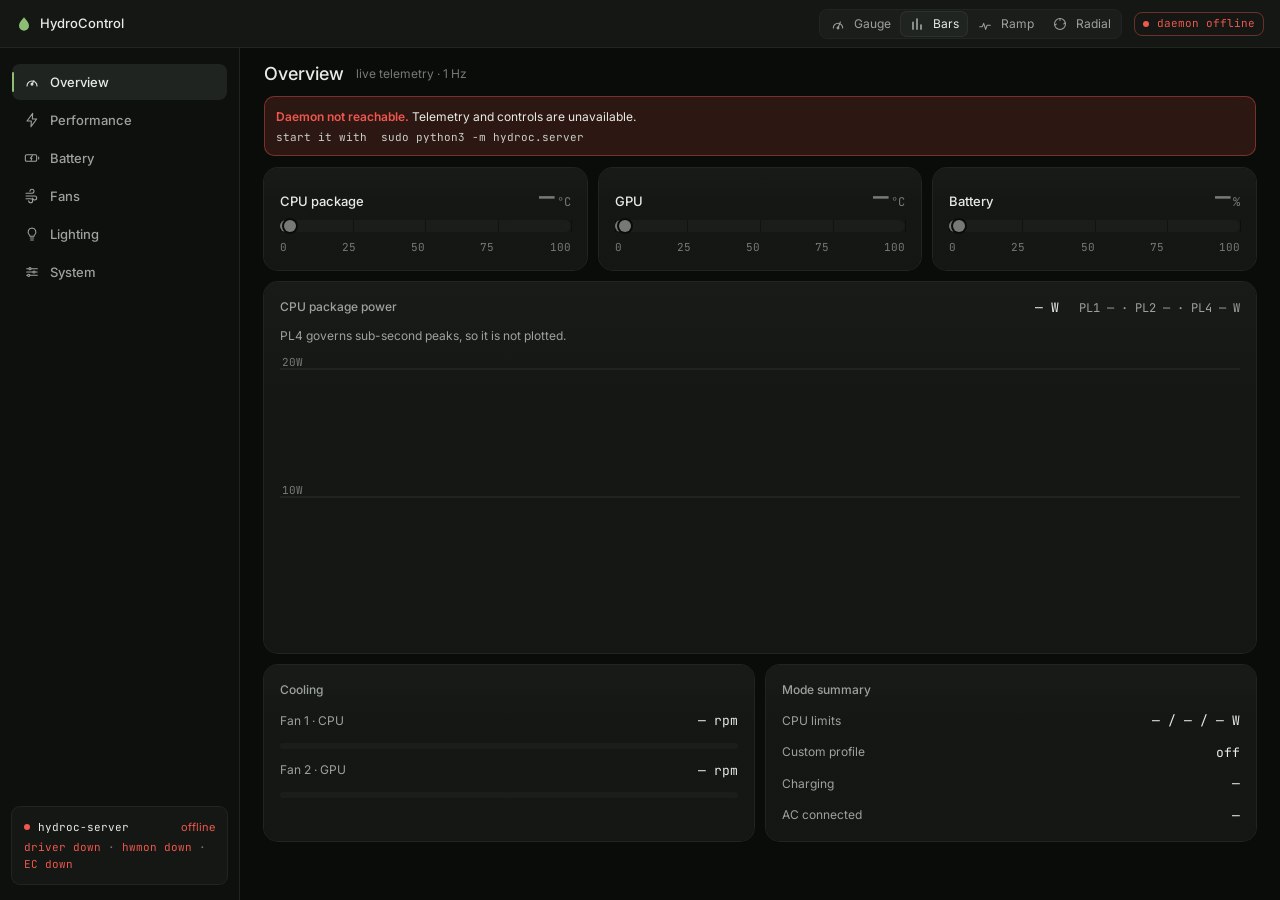
==== commit c837ba8c: "UI polish: green for what matters, and a first paint under two seconds Every bar, slider and fill wa" ====
--- a/hydroc/ui/index.html
+++ b/hydroc/ui/index.html
@@ -32,8 +32,11 @@
   --info:oklch(0.72 0.12 245);
   --info-soft:color-mix(in oklab,var(--info) 14%,transparent);
   --radius:10px;
-  --shadow-card:0 0 0 1px rgba(0,0,0,.22),0 1px 0 rgba(255,255,255,.04) inset,0 14px 40px rgba(0,0,0,.4);
-  --glow-accent:color-mix(in oklab,var(--accent) 7%,transparent);
+  --shadow-card:0 0 0 1px var(--border-soft);
+  /* Meters and slider fills. Green is kept for selection, the power trace and
+     the fan curve, so a reading only takes colour when it means something. */
+  --meter:oklch(0.62 0.012 141);
+  --ease:cubic-bezier(.2,.75,.2,1);
 
   /* The names the rest of this file was written against, mapped onto the
      tokens above so every existing control takes the new palette without
@@ -51,8 +54,8 @@
   --color-warn-tint:var(--warn-soft); --color-danger-tint:var(--danger-soft);
   --font-body:"Inter",-apple-system,"Segoe UI",system-ui,sans-serif;
   --font-mono:"JetBrains Mono",ui-monospace,"SF Mono","Cascadia Mono",Menlo,Consolas,monospace;
-  --space-2:5.6px; --space-3:8.4px; --space-4:11.2px; --space-6:16.8px; --space-8:22.4px;
-  --radius-sm:7px; --radius-md:var(--radius); --radius-lg:14px;
+  --space-2:4px; --space-3:8px; --space-4:12px; --space-6:16px; --space-8:24px;
+  --radius-sm:8px; --radius-md:var(--radius); --radius-lg:14px;
   /* One selection language for the whole app. Selected controls were drawn
      three different ways: seg used an inset 1px ring, swatch a detached 2px
      outline, and .btn nothing at all. */
@@ -64,35 +67,29 @@
 *,*::before,*::after{box-sizing:border-box}
 html,body{height:100%}
 body{margin:0;color:var(--fg);overflow:hidden;
-  background:
-    radial-gradient(1200px 720px at 78% -12%,var(--glow-accent),transparent 62%),
-    radial-gradient(900px 600px at -8% 108%,color-mix(in oklab,var(--info) 4%,transparent),transparent 60%),
-    var(--bg);
+  background:var(--bg);
   font:400 13px/1.5 var(--font-body);-webkit-font-smoothing:antialiased;text-rendering:optimizeLegibility}
 .kv{font-family:var(--font-mono);font-variant-numeric:tabular-nums}
-h1,h2,h3,h4{font-weight:500;line-height:1.12;letter-spacing:-.015em;margin:0}
+h1,h2,h3,h4{font-weight:500;line-height:1.12;margin:0}
+em{font-style:normal;color:var(--fg)}
 :focus-visible{outline:2px solid var(--accent);outline-offset:2px;border-radius:4px}
 ::selection{background:var(--accent-soft)}
 @keyframes pulse{0%,100%{opacity:1}50%{opacity:.35}}
 
 /* ── shell: title bar over sidebar + content ── */
 .app{display:flex;flex-direction:column;height:100vh}
-.titlebar{flex:none;display:flex;align-items:center;gap:12px;height:46px;padding:0 14px;
-  background:color-mix(in oklab,var(--surface) 82%,transparent);
-  backdrop-filter:blur(10px);-webkit-backdrop-filter:blur(10px);
+.titlebar{flex:none;display:flex;align-items:center;gap:12px;height:48px;padding:0 16px;
+  background:var(--surface);
   border-bottom:1px solid var(--border-soft)}
-.tb-brand{display:flex;align-items:center;gap:9px;min-width:0}
-.tb-logo{width:18px;height:18px;border-radius:5px;flex:none;
-  background:linear-gradient(140deg,var(--accent-bright),var(--accent));
-  box-shadow:0 0 0 1px color-mix(in oklab,var(--accent) 40%,transparent),
-             0 0 12px color-mix(in oklab,var(--accent) 35%,transparent)}
-.tb-name{font-weight:600;font-size:12.5px;letter-spacing:-.01em;white-space:nowrap}
-.tb-device{font-family:var(--font-mono);font-size:10.5px;color:var(--faint);
+.tb-brand{display:flex;align-items:center;gap:8px;min-width:0}
+.tb-logo{width:16px;height:16px;flex:none;color:var(--accent)}
+.tb-name{font-weight:500;font-size:13px;white-space:nowrap}
+.tb-device{font-family:var(--font-mono);font-size:11px;color:var(--faint);
   white-space:nowrap;overflow:hidden;text-overflow:ellipsis}
 .tb-status{display:flex;align-items:center;gap:8px;flex:none}
 #vizSwitch{margin-left:auto}
-.chip{display:inline-flex;align-items:center;gap:6px;height:24px;padding:0 10px;border-radius:999px;
-  font-family:var(--font-mono);font-size:10.5px;letter-spacing:.02em;white-space:nowrap;
+.chip{display:inline-flex;align-items:center;gap:8px;height:24px;padding:0 8px;border-radius:var(--radius-sm);
+  font-family:var(--font-mono);font-size:11px;white-space:nowrap;
   border:1px solid var(--border);color:var(--muted)}
 .chip .dot{width:6px;height:6px;margin:0;border-radius:50%;flex:none}
 .chip.live{color:var(--fg)}
@@ -103,37 +100,35 @@
 .chip.bad .dot{background:var(--danger)}
 .layout{flex:1;display:flex;min-height:0}
 
-.side{flex:none;width:216px;display:flex;flex-direction:column;gap:2px;padding:14px 10px;
+.side{flex:none;width:240px;display:flex;flex-direction:column;gap:2px;padding:16px 12px;
   background:color-mix(in oklab,var(--surface) 40%,transparent);
   border-right:1px solid var(--border-soft)}
 .nav{display:flex;flex-direction:column;gap:2px}
-.nav-item{position:relative;display:flex;align-items:center;gap:10px;height:38px;padding:0 11px;
+.nav-item{position:relative;display:flex;align-items:center;gap:10px;height:36px;padding:0 12px;
   border:0;border-radius:var(--radius-sm);background:none;cursor:pointer;text-align:left;
-  color:var(--muted);font:500 13px var(--font-body);transition:background .13s,color .13s}
+  color:var(--muted);font:500 13px var(--font-body);transition:background .14s,color .14s}
 .nav-item svg{width:16px;height:16px;flex:none}
 .nav-item:hover{background:var(--surface-2);color:var(--fg)}
-.nav-item[aria-current]{background:color-mix(in oklab,var(--accent) 12%,var(--surface-3));color:var(--fg)}
-.nav-item[aria-current]::before{content:'';position:absolute;left:0;top:9px;bottom:9px;width:2px;
-  border-radius:1px;background:var(--accent);box-shadow:0 0 8px var(--accent)}
-.nav-item[aria-current] svg{color:var(--accent-bright)}
-
-.health{margin-top:auto;padding:10px 11px;border-radius:var(--radius-sm);
+.nav-item[aria-current]{background:var(--surface-3);color:var(--fg)}
+.nav-item[aria-current]::before{content:'';position:absolute;left:0;top:8px;bottom:8px;width:2px;
+  border-radius:1px;background:var(--accent)}
+
+.health{margin-top:auto;padding:12px;border-radius:var(--radius-sm);
   background:var(--surface);box-shadow:0 0 0 1px var(--border-soft);font-size:11px}
-.health .hrow{display:flex;align-items:center;gap:7px}
-.health .led{width:6px;height:6px;border-radius:50%;flex:none;background:var(--accent);
-  animation:pulse 2.2s infinite}
-.health .led.bad{background:var(--danger);animation:none}
+.health .hrow{display:flex;align-items:center;gap:8px}
+.health .led{width:6px;height:6px;border-radius:50%;flex:none;background:var(--accent)}
+.health .led.bad{background:var(--danger)}
 .health .name{font-family:var(--font-mono);font-size:11px}
-.health .st{margin-left:auto;font-size:10px;color:var(--accent)}
+.health .st{margin-left:auto;font-size:11px;color:var(--muted)}
 .health .st.bad{color:var(--danger)}
-.health .hl{margin-top:6px;font-family:var(--font-mono);font-size:9.5px;line-height:1.6;color:var(--faint)}
+.health .hl{margin-top:4px;font-family:var(--font-mono);font-size:11px;line-height:1.5;color:var(--faint)}
 .health .hl .bad{color:var(--danger)}
-.dot{width:7px;height:7px;border-radius:50%;display:inline-block;margin-right:6px}
+.dot{width:8px;height:8px;border-radius:50%;display:inline-block;margin-right:8px}
 
 main{flex:1;min-width:0;display:flex;flex-direction:column}
-.hd{flex:none;display:flex;align-items:center;gap:12px;padding:15px 24px 12px}
-.hd h2{font-size:17px;font-weight:600;letter-spacing:-.01em}
-.hd .sub{font-size:11.5px;color:var(--faint);align-self:flex-end;padding-bottom:1px}
+.hd{flex:none;display:flex;align-items:center;gap:12px;padding:16px 24px 12px}
+.hd h2{font-size:18px}
+.hd .sub{font-size:12px;color:var(--faint);align-self:flex-end;padding-bottom:1px}
 .content{flex:1;overflow:auto;padding:0 24px 28px;
   scrollbar-width:thin;scrollbar-color:var(--surface-3) transparent}
 .content::-webkit-scrollbar{width:8px}
@@ -141,20 +136,20 @@
 .content>*{max-width:1120px}
 
 /* ── cards ── */
-.grid{display:grid;gap:14px}
+.grid{display:grid;gap:12px}
 .g3{grid-template-columns:repeat(3,1fr)} .g2{grid-template-columns:repeat(2,1fr)}
 .card{background:linear-gradient(180deg,color-mix(in oklab,var(--fg) 2.5%,var(--surface)),var(--surface) 34%);
   border-radius:var(--radius-lg);box-shadow:var(--shadow-card);padding:16px;
-  display:flex;flex-direction:column;gap:10px;min-width:0}
-.kick{font-family:var(--font-mono);font-size:10px;letter-spacing:.1em;text-transform:uppercase;color:var(--muted)}
+  display:flex;flex-direction:column;gap:12px;min-width:0}
+.kick{font-size:12px;font-weight:500;color:var(--muted)}
 .lbl{font-size:12px;color:var(--color-neutral-400)}
 .big{font:500 30px/1 var(--font-mono);font-variant-numeric:tabular-nums}
 .unit{font-size:13px;color:var(--color-neutral-500);font-weight:400}
-.row{display:flex;align-items:center;justify-content:space-between;gap:10px}
+.row{display:flex;align-items:center;justify-content:space-between;gap:12px}
 
 /* ── controls (GUI polish design) ── */
-.btn{display:inline-flex;align-items:center;justify-content:center;gap:7px;cursor:pointer;
-  height:30px;padding:0 13px;font:500 12px/1 var(--font-body);color:var(--fg);background:transparent;
+.btn{display:inline-flex;align-items:center;justify-content:center;gap:8px;cursor:pointer;
+  height:32px;padding:0 12px;font:500 12px/1 var(--font-body);color:var(--fg);background:transparent;
   border:1px solid transparent;border-radius:var(--radius-sm);
   transition:background .14s,border-color .14s,color .14s,transform .04s}
 .btn:active:not(:disabled){transform:translateY(1px)}
@@ -167,17 +162,17 @@
 /* Segmented: a recessed well, the chosen segment raised out of it. */
 .seg{display:inline-flex;align-self:flex-start;padding:2px;gap:2px;border-radius:var(--radius-sm);
   background:var(--surface-2)}
-.seg button{height:26px;padding:0 12px;border:0;border-radius:6px;background:none;cursor:pointer;
-  font:400 11.5px var(--font-body);color:var(--muted);transition:background .13s,color .13s}
+.seg button{height:28px;padding:0 12px;border:0;border-radius:6px;background:none;cursor:pointer;
+  font:400 12px var(--font-body);color:var(--muted);transition:background .14s,color .14s}
 .seg button:hover{color:var(--fg)}
 .seg button[aria-pressed="true"]{background:var(--surface-3);color:var(--fg);box-shadow:0 0 0 1px var(--border)}
 
 /* A joined segmented control cannot wrap: its well would break across rows.
    Groups that wrap are standalone pills instead -- the design's .pick, which
    is a different element here (the RGB picker), so the style lives on these. */
-.seg.wrap{background:none;padding:0;gap:6px;flex-wrap:wrap}
-.seg.wrap button{height:28px;padding:0 11px;border:1px solid transparent;border-radius:var(--radius-sm);
-  background:var(--surface-2);font-size:12px;transition:background .13s,color .13s,border-color .13s}
+.seg.wrap{background:none;padding:0;gap:8px;flex-wrap:wrap}
+.seg.wrap button{height:28px;padding:0 12px;border:1px solid transparent;border-radius:var(--radius-sm);
+  background:var(--surface-2);font-size:12px;transition:background .14s,color .14s,border-color .14s}
 .seg.wrap button:hover{background:var(--surface-3);color:var(--fg)}
 
 /* Selected state, applied last so it beats the :hover rules above at equal
@@ -185,43 +180,43 @@
 .seg.wrap button[aria-pressed="true"],
 .btn[aria-pressed="true"]{background:var(--accent-soft);color:var(--accent-bright);
   border-color:var(--accent-ring);box-shadow:none}
-.sw{flex:none;width:38px;height:21px;border-radius:11px;padding:2px;cursor:pointer;
-  background:var(--surface-3);transition:background .16s;border:0}
+.sw{flex:none;width:36px;height:20px;border-radius:10px;padding:2px;cursor:pointer;
+  background:var(--surface-3);transition:background .14s;border:0}
 .sw[aria-pressed="true"]{background:var(--accent)}
-.sw i{display:block;width:17px;height:17px;border-radius:50%;background:var(--fg);
-  transition:transform .16s,background .16s}
-.sw[aria-pressed="true"] i{transform:translateX(17px);background:var(--on-accent)}
+.sw i{display:block;width:16px;height:16px;border-radius:50%;background:var(--fg);
+  transition:transform .16s,background .14s}
+.sw[aria-pressed="true"] i{transform:translateX(16px);background:var(--on-accent)}
 .sw:disabled{opacity:.45;cursor:not-allowed}
 
 /* Sliders: the design's filled track. --fill is kept in step with the value
    by syncRanges() -- a native range input cannot colour its own left side. */
 input[type=range]{-webkit-appearance:none;appearance:none;width:100%;height:6px;border-radius:3px;
   margin:10px 0;outline:none;cursor:pointer;
-  background:linear-gradient(90deg,var(--accent) 0 var(--fill,0%),var(--surface-2) 0)}
-input[type=range]::-webkit-slider-thumb{-webkit-appearance:none;width:15px;height:15px;
-  border-radius:50%;background:var(--accent-bright);box-shadow:0 0 0 2px var(--bg);cursor:pointer;
-  transition:box-shadow .12s}
-input[type=range]::-moz-range-thumb{width:15px;height:15px;border:0;border-radius:50%;
-  background:var(--accent-bright);box-shadow:0 0 0 2px var(--bg);cursor:pointer}
+  background:linear-gradient(90deg,var(--meter) 0 var(--fill,0%),var(--surface-2) 0)}
+input[type=range]::-webkit-slider-thumb{-webkit-appearance:none;width:16px;height:16px;
+  border-radius:50%;background:var(--fg);box-shadow:0 0 0 2px var(--bg);cursor:pointer;
+  transition:box-shadow .14s}
+input[type=range]::-moz-range-thumb{width:16px;height:16px;border:0;border-radius:50%;
+  background:var(--fg);box-shadow:0 0 0 2px var(--bg);cursor:pointer}
 input[type=range]:hover::-webkit-slider-thumb,input[type=range]:focus-visible::-webkit-slider-thumb{
   box-shadow:0 0 0 2px var(--bg),0 0 0 4px var(--accent-ring)}
 input[type=range]:focus-visible{outline:2px solid var(--accent);outline-offset:4px}
 input[type=range]:disabled{opacity:.4;cursor:not-allowed}
-.tag{display:inline-flex;align-items:center;font:400 10.5px var(--font-mono);
-  padding:2px 7px;border-radius:5px;background:var(--surface-2);color:var(--muted)}
+.tag{display:inline-flex;align-items:center;font:400 11px var(--font-mono);
+  padding:2px 8px;border-radius:4px;background:var(--surface-2);color:var(--muted)}
 .tag-warn{background:var(--warn-soft);color:var(--warn)}
 .tag-accent{background:var(--accent-soft);color:var(--accent-bright)}
 
 /* ── banners: the design's notes. They carry warnings, so they keep a faint
    outline the design's inline notes do not need. ── */
-.banner{display:flex;align-items:flex-start;gap:12px;padding:10px 12px;
-  border-radius:var(--radius);margin-bottom:14px;font-size:12px;line-height:1.5}
+.banner{display:flex;align-items:flex-start;gap:12px;padding:12px;
+  border-radius:var(--radius);margin-bottom:12px;font-size:12px;line-height:1.5}
 .banner.warn{background:var(--warn-soft);box-shadow:inset 0 0 0 1px color-mix(in oklab,var(--warn) 35%,transparent)}
 .banner.warn b{color:var(--warn)}
 .banner.bad{background:var(--danger-soft);box-shadow:inset 0 0 0 1px color-mix(in oklab,var(--danger) 40%,transparent)}
 .banner.bad b{color:var(--danger)}
 .banner b{font-weight:600}
-.drift{font:400 11px var(--font-mono);color:var(--color-neutral-300);margin-top:5px}
+.drift{font:400 11px var(--font-mono);color:var(--color-neutral-300);margin-top:4px}
 .drift s{color:var(--color-neutral-500);text-decoration:none;opacity:.7}
 
 /* ── keyboard: quarter-unit grid, 76 cols x 10 half-rows ── */
@@ -234,25 +229,24 @@
   box-shadow:inset 0 0 0 1px rgba(0,0,0,.35);outline:0 solid transparent;outline-offset:1px}
 .kcell[data-sel="1"] .kcap{outline:2px solid var(--color-accent-200)}
 .kcap span{font-weight:500;line-height:1;letter-spacing:.01em}
-.hint{display:flex;gap:14px;font-size:10.5px;color:var(--color-neutral-500);margin-top:8px}
-.sws{display:flex;flex-wrap:wrap;gap:6px}
-.swatch{width:28px;height:28px;border-radius:6px;cursor:pointer;border:0;flex:none;
-  box-shadow:inset 0 0 0 1px rgba(0,0,0,.35);outline:0 solid transparent;outline-offset:2px;
-  transition:transform .1s}
-.swatch:hover{transform:scale(1.08)}
+.hint{display:flex;gap:12px;font-size:11px;color:var(--color-neutral-500);margin-top:8px}
+.sws{display:flex;flex-wrap:wrap;gap:8px}
+.swatch{width:28px;height:28px;border-radius:var(--radius-sm);cursor:pointer;border:0;flex:none;
+  box-shadow:inset 0 0 0 1px rgba(0,0,0,.35);outline:0 solid transparent;outline-offset:2px}
+.swatch:hover{outline:1px solid var(--border)}
 .swatch[aria-pressed="true"]{outline:2px solid var(--accent);outline-offset:2px}
 .hidden{display:none}
-.pick{display:flex;flex-direction:column;gap:7px;margin-top:6px}
+.pick{display:flex;flex-direction:column;gap:8px;margin-top:8px}
 .pick .ch{flex:1}
-.pickrow{display:flex;align-items:center;gap:9px}
+.pickrow{display:flex;align-items:center;gap:8px}
 .pickrow .lbl{width:12px;flex:none}
 .pickrow .val{font-family:var(--font-mono);font-size:11px;width:30px;text-align:right;
   color:var(--color-neutral-300);flex:none}
-.pv{display:inline-block;width:34px;height:18px;border-radius:5px;vertical-align:-4px;
-  box-shadow:inset 0 0 0 1px rgba(0,0,0,.4);margin-right:7px}
+.pv{display:inline-block;width:32px;height:16px;border-radius:4px;vertical-align:-4px;
+  box-shadow:inset 0 0 0 1px rgba(0,0,0,.4);margin-right:8px}
 .hexin{width:88px;background:var(--surface-2);
-  color:inherit;border:1px solid var(--border);border-radius:6px;
-  padding:3px 7px;font:400 12px var(--font-mono);text-transform:uppercase}
+  color:inherit;border:1px solid var(--border);border-radius:var(--radius-sm);
+  padding:4px 8px;font:400 12px var(--font-mono);text-transform:uppercase}
 .hexin:focus{outline:1px solid var(--accent-ring);background:var(--surface-3)}
 /* R/G/B slider tracks tinted so the axis being dragged is obvious */
 .ch[data-ch=r]{background:linear-gradient(90deg,#000,#FF3B30)}
@@ -262,48 +256,51 @@
 /* ── readings: four styles, picked in the title bar (GUI polish design) ── */
 .viz-switch{display:flex;align-items:center;gap:2px;padding:2px;border-radius:var(--radius-sm);
   background:var(--surface-2);border:1px solid var(--border-soft);flex:none}
-.viz-btn{display:inline-flex;align-items:center;gap:6px;height:24px;padding:0 10px;border:0;
-  border-radius:6px;background:none;cursor:pointer;font:400 11.5px var(--font-body);color:var(--muted);
-  transition:background .13s,color .13s}
-.viz-btn svg{width:13px;height:13px;flex:none}
+.viz-btn{display:inline-flex;align-items:center;gap:8px;height:24px;padding:0 8px;border:0;
+  border-radius:6px;background:none;cursor:pointer;font:400 12px var(--font-body);color:var(--muted);
+  transition:background .14s,color .14s}
+.viz-btn svg{width:16px;height:16px;flex:none}
 .viz-btn:hover{color:var(--fg)}
 .viz-btn[aria-pressed="true"]{background:var(--surface-3);color:var(--fg);box-shadow:0 0 0 1px var(--border)}
-.viz-btn[aria-pressed="true"] svg{color:var(--accent-bright)}
 @media (max-width:1260px){.viz-label{display:none}.viz-btn{padding:0 8px}}
 .rd-card{align-items:center;justify-content:center}
-.g-label{font-size:12.5px;font-weight:500;letter-spacing:.01em}
-.gauge{display:flex;flex-direction:column;align-items:center;gap:5px}
+.g-label{font-size:13px;font-weight:500}
+.gauge{display:flex;flex-direction:column;align-items:center;gap:4px}
 .gauge svg{display:block}
-.gauge path,.gauge circle,.gauge text{transition:stroke-dasharray .6s,stroke .3s,fill .3s}
-.tbar{width:100%;display:flex;flex-direction:column;gap:7px}
-.tbar-head{display:flex;align-items:baseline;justify-content:space-between;gap:10px}
-.tbar-num{font:600 26px/1 var(--font-mono);letter-spacing:-.02em;font-variant-numeric:tabular-nums;transition:color .3s}
+.gauge path,.gauge circle,.gauge text{transition:stroke-dasharray .4s var(--ease),stroke .3s,fill .3s}
+.tbar{width:100%;display:flex;flex-direction:column;gap:8px}
+.tbar-head{display:flex;align-items:baseline;justify-content:space-between;gap:12px}
+.tbar-num{font:500 26px/1 var(--font-mono);font-variant-numeric:tabular-nums;transition:color .3s}
 .tbar-unit{font-size:12px;color:var(--faint);margin-left:2px;font-weight:400}
-.tbar-track{position:relative;height:14px;border-radius:7px;background:var(--surface-2);
-  box-shadow:inset 0 1px 2px rgba(0,0,0,.3)}
-.tbar-fill{position:relative;height:100%;border-radius:7px;min-width:11px;
-  transition:width .6s cubic-bezier(.2,.75,.2,1),background .3s;box-shadow:inset 0 1px 0 rgba(255,255,255,.22)}
-.tbar-tip{position:absolute;right:-4px;top:50%;transform:translateY(-50%);width:11px;height:11px;
-  border-radius:50%;box-shadow:0 0 0 2px var(--bg),0 0 9px currentColor;transition:background .3s,color .3s}
+.tbar-track{position:relative;height:12px;border-radius:6px;background:var(--surface-2)}
+.tbar-fill{position:relative;height:100%;border-radius:6px;min-width:12px;
+  transition:width .4s var(--ease),background .3s}
+.tbar-tip{position:absolute;right:-4px;top:50%;transform:translateY(-50%);width:12px;height:12px;
+  border-radius:50%;box-shadow:0 0 0 2px var(--bg);transition:background .3s,color .3s}
 .tbar-tick{position:absolute;top:0;bottom:0;width:1px;background:rgba(0,0,0,.34)}
-.tbar-scale{display:flex;justify-content:space-between;font:400 8.5px var(--font-mono);color:var(--faint)}
+.tbar-scale{display:flex;justify-content:space-between;font:400 11px var(--font-mono);color:var(--faint)}
 .tramp{display:flex;flex-direction:column;align-items:center;gap:8px}
-.tramp-num{font:600 30px/1 var(--font-mono);letter-spacing:-.02em;font-variant-numeric:tabular-nums;transition:color .3s}
+.tramp-num{font:500 30px/1 var(--font-mono);font-variant-numeric:tabular-nums;transition:color .3s}
 .tramp-unit{font-size:12px;color:var(--faint);margin-left:2px;font-weight:400}
-.tramp-row{display:flex;align-items:stretch;gap:7px}
+.tramp-row{display:flex;align-items:stretch;gap:8px}
 .tramp-scale{display:flex;flex-direction:column;justify-content:space-between;text-align:right;
-  font:400 8.5px var(--font-mono);color:var(--faint);padding:1px 0}
+  font:400 11px var(--font-mono);color:var(--faint);padding:1px 0}
 .tramp-col{display:flex;flex-direction:column;gap:2px}
 .tramp-seg{width:44px;height:7px;border-radius:2px;background:var(--surface-2);
-  box-shadow:inset 0 1px 1px rgba(0,0,0,.25);transition:background .3s,box-shadow .3s}
-@keyframes vizPop{from{opacity:0;transform:scale(.94) translateY(4px)}to{opacity:1;transform:none}}
-.viz-pop{animation:vizPop .34s cubic-bezier(.2,.8,.2,1)}
-.spark-pulse{animation:pulse 2.2s ease-in-out infinite}
-.chart{width:100%;height:120px;display:block;overflow:visible}
+  transition:background .3s}
+@keyframes vizPop{from{opacity:0;transform:translateY(4px)}to{opacity:1;transform:none}}
+.viz-pop{animation:vizPop .3s var(--ease)}
+.chart{width:100%;height:280px;display:block;overflow:visible}
 .curvechart{width:100%;aspect-ratio:520/210;height:auto;display:block;
   overflow:visible;touch-action:none}
-.curvechart .cpt{fill:var(--color-accent);cursor:ns-resize}
-.curvechart .cpt:hover{r:7}
+/* The viewBox is fixed so a drag maps to temperature and duty, which scales the
+   marks with the window. --cs is that scale (sizeCurves), so labels and points
+   stay at their real size however wide the card is. */
+.curvechart text{font:400 calc(11px / var(--cs,1)) var(--font-mono)}
+.curvechart line,.curvechart path,.curvechart .cnow{vector-effect:non-scaling-stroke}
+.curvechart .cpt{fill:var(--color-accent);cursor:ns-resize;r:calc(6px / var(--cs,1))}
+.curvechart .cpt:hover{r:calc(8px / var(--cs,1))}
+.curvechart .cnow{r:calc(6px / var(--cs,1))}
 .chart .fill{fill:color-mix(in oklab,var(--color-accent) 18%,transparent)}
 .chart .line{fill:none;stroke:var(--color-accent);stroke-width:1.6;
   stroke-linejoin:round;stroke-linecap:round}
@@ -311,22 +308,22 @@
 .chart .limit2{stroke:var(--color-info);stroke-width:1;stroke-dasharray:2 4;opacity:.55}
 .chart .grid{stroke:var(--color-divider);stroke-width:1}
 .chart .end{fill:var(--color-accent-200)}
-.chartlbl{font:400 9.5px var(--font-mono);fill:var(--color-neutral-500)}
+.chartlbl{font:400 11px var(--font-mono);fill:var(--color-neutral-500)}
 .bar{height:6px;border-radius:3px;background:var(--color-neutral-900);overflow:hidden}
 /* Volts per cell. Taller than .bar and not clipped, because the point
    is the markers sitting ON the track -- the gap between the ceiling
    and the rating is the protection, and it has to be visible. */
-.vbar{position:relative;height:14px;border-radius:7px;
+.vbar{position:relative;height:12px;border-radius:6px;
   background:var(--color-neutral-900);margin:var(--space-2) 0 var(--space-3)}
-.vbar i{display:block;height:100%;border-radius:7px;background:var(--color-accent);
-  transition:width .4s ease}
+.vbar i{display:block;height:100%;border-radius:6px;background:var(--meter);
+  transition:width .4s var(--ease)}
 .vbar u{position:absolute;top:-3px;bottom:-3px;width:2px;text-decoration:none;
   background:var(--color-text);opacity:.55}
 .vbar u.rating{background:var(--color-danger);opacity:.75}
-.vscale{display:flex;justify-content:space-between;font-size:10px;
+.vscale{display:flex;justify-content:space-between;font-size:11px;
   color:var(--color-neutral-400)}
-.bar i{display:block;height:100%;background:var(--color-accent);border-radius:3px;
-  transition:width .45s cubic-bezier(.4,0,.2,1)}
+.bar i{display:block;height:100%;background:var(--meter);border-radius:3px;
+  transition:width .4s var(--ease)}
 
 /* ── narrow windows: the sidebar becomes an icon rail ── */
 /* The design collapses every grid to one column here. At the app window's
@@ -334,22 +331,23 @@
    columns go to two first and only reach one below 720 px. */
 @media (max-width:940px){
   .g3{grid-template-columns:repeat(2,1fr)}
-  .side{width:64px;padding:14px 8px}
+  .side{width:64px;padding:16px 8px}
   .nav-item{justify-content:center;padding:0}
   .nav-item .nl,.health .name,.health .hl,.health .st{display:none}
-  .health{display:flex;justify-content:center;padding:10px 0}
+  .health{display:flex;justify-content:center;padding:12px 0}
 }
 @media (max-width:720px){
   .g3,.g2{grid-template-columns:1fr}
   .tb-device{display:none}
   .hd,.content{padding-left:16px;padding-right:16px}
+  .chart{height:200px}
 }
 </style>
 </head>
 <body>
 <div class="app">
   <header class="titlebar">
-    <div class="tb-brand"><span class="tb-logo" aria-hidden="true"></span>
+    <div class="tb-brand"><svg class="tb-logo" viewBox="0 0 24 24" aria-hidden="true"><path fill="currentColor" d="M12 2c3.8 4.6 7.5 8.3 7.5 12.5a7.5 7.5 0 0 1-15 0C4.5 10.3 8.2 6.6 12 2z"/></svg>
       <span class="tb-name">HydroControl</span><span class="tb-device" id="tbDevice"></span></div>
     <div class="viz-switch" id="vizSwitch" role="group" aria-label="Reading style"></div>
     <div class="tb-status" id="tbStatus"></div>
@@ -474,6 +472,7 @@
 KEYS.forEach(k=>S.kbColors[k.id]=k.region==='wasd'?'#FFE000':'#8CBF73');
 
 const $=(s,r=document)=>r.querySelector(s);
+const cap1=s=>{s=String(s);return s.charAt(0).toUpperCase()+s.slice(1);};
 const esc=s=>String(s).replace(/[&<>"]/g,c=>({'&':'&amp;','<':'&lt;','>':'&gt;','"':'&quot;'}[c]));
 const num=(v,d='—')=>v===null||v===undefined?d:v;
 
@@ -533,6 +532,9 @@
   if(pz){S.presets=pz.presets||[];S.activePreset=pz.active;S.button=pz.button||{};
     S.native=pz.native||[];S.nativeActive=pz.native_active||null;
     S.buttonCycle=pz.button_cycle||'native';}
+  // The calls below run one at a time and took the first paint past five
+  // seconds. Every view copes with what has not arrived yet.
+  if(!S.painted){S.painted=true;render();}
   if(!Object.keys(S.effParams).length){
     const ep=await api('/api/rgb/effects'); if(ep)S.effParams=ep;
   }
@@ -588,15 +590,22 @@
 }
 
 // ── render ──
-function render(){
+function renderNav(){
   $('#nav').innerHTML=NAV.filter(n=>!n.optional||S.lpp.present).map(n=>`<button class="nav-item"
     data-sec="${n.id}" title="${n.name}"${S.section===n.id?' aria-current="page"':''}>${NAV_ICON[n.id]||''}<span
     class="nl">${n.name}</span></button>`).join('');
   const cur=NAV.find(n=>n.id===S.section);
   $('#secName').textContent=cur.name;$('#secSub').textContent=cur.sub;
+}
+function sizeCurves(){
+  document.querySelectorAll('.curvechart').forEach(c=>
+    c.style.setProperty('--cs',((c.clientWidth||CW)/CW).toFixed(3)));
+}
+function render(){
+  renderNav();
   renderTitlebar();renderVizSwitch();renderHealth();renderBanners();
   $('#view').innerHTML=({overview:vOverview,perf:vPerf,batt:vBatt,fans:vFans,light:vLight,lpp:vLpp,sys:vSys})[S.section]();
-  paintTelemetry();bind();syncRanges();
+  paintTelemetry();bind();syncRanges();sizeCurves();
 }
 // Title bar: the device it is running on, and the three things that decide
 // whether a setting takes effect -- the daemon, the custom-profile latch (PL
@@ -644,7 +653,7 @@
         ? 'Rebuilding the kernel module… this takes a minute.'
         : (rp.ok ? '<b>Repaired.</b> The module was rebuilt and reloaded.'
                  : '<b>Repair failed.</b>')}
-      ${rp.output?`<pre class="drift" style="white-space:pre-wrap;margin-top:6px">${esc(rp.output)}</pre>`:''}
+      ${rp.output?`<pre class="drift" style="white-space:pre-wrap;margin-top:8px">${esc(rp.output)}</pre>`:''}
       ${rp.error?`<div class="drift">${esc(rp.error)}</div>`:''}</div></div>`;
   }
   const ar=S.applyResult;
@@ -710,8 +719,10 @@
 const clamp01=x=>Math.max(0,Math.min(1,x));
 const rdVal=r=>{const v=S.tel[r.id];return typeof v==='number'?v:null;};
 const rdText=v=>v===null?'—':String(Math.round(v));
-const rdColor=(r,v)=>v===null?'var(--faint)':r.temp?tempColorC(v):'var(--accent)';
-const segColor=(r,frac)=>r.temp?tempColorC(frac*100):'var(--accent)';
+const rdColor=(r,v)=>v===null?'var(--faint)':r.temp?tempColorC(v):'var(--meter)';
+const segColor=(r,frac)=>r.temp?tempColorC(frac*100):'var(--meter)';
+// The figure reads as text until a threshold gives it a colour of its own.
+const rdInk=c=>c==='var(--meter)'?'var(--fg)':c;
 
 const DIAL_R=50;
 const dialPath=r=>{const a=r*0.70710678;return `M ${-a} ${a} A ${r} ${r} 0 1 1 ${a} ${a}`;};
@@ -727,15 +738,15 @@
     stroke-linecap="round" pathLength="270" stroke-dasharray="0 270"${op?` opacity="${op}"`:''}/>`;
   return `<div class="gauge"><svg width="150" height="128" viewBox="-72 -68 144 126" aria-hidden="true">
       <path d="${dialPath(DIAL_R)}" fill="none" stroke="var(--surface-2)" stroke-width="7" stroke-linecap="round"/>
-      ${ticks}${arc('rd-glow',16,0.13)}${arc('rd-arc',7)}
+      ${ticks}${arc('rd-arc',7)}
       <circle class="rd-end" r="8.5" opacity="0.22"/><circle class="rd-end" r="3.2"/>
-      <text x="${z0x.toFixed(1)}" y="${(z0y+3).toFixed(1)}" fill="var(--faint)" font-size="8.5"
+      <text x="${z0x.toFixed(1)}" y="${(z0y+3).toFixed(1)}" fill="var(--faint)" font-size="10"
         font-family="var(--font-mono)" text-anchor="middle">0</text>
-      <text x="${z1x.toFixed(1)}" y="${(z1y+3).toFixed(1)}" fill="var(--faint)" font-size="8.5"
+      <text x="${z1x.toFixed(1)}" y="${(z1y+3).toFixed(1)}" fill="var(--faint)" font-size="10"
         font-family="var(--font-mono)" text-anchor="middle">${r.max}</text>
-      <text class="rd-val" text-anchor="middle" x="0" y="-4" font-size="34" font-weight="600"
+      <text class="rd-val" text-anchor="middle" x="0" y="-4" font-size="34" font-weight="500"
         font-family="var(--font-mono)" letter-spacing="-0.02em">—</text>
-      <text text-anchor="middle" x="0" y="13" fill="var(--faint)" font-size="10.5" font-family="var(--font-mono)">${r.unit}</text>
+      <text text-anchor="middle" x="0" y="13" fill="var(--faint)" font-size="11" font-family="var(--font-mono)">${r.unit}</text>
     </svg><div class="g-label">${r.label}</div></div>`;
 }
 const RADIAL_N=24, RADIAL_R=46;
@@ -748,9 +759,9 @@
       fill="none" stroke="var(--surface-2)" stroke-width="8.5" stroke-linecap="round"/>`;}
   return `<div class="gauge"><svg width="152" height="152" viewBox="-64 -64 128 128" aria-hidden="true">
       <circle cx="0" cy="0" r="${RADIAL_R}" fill="none" stroke="var(--border-soft)" stroke-width="1"/>${segs}
-      <text class="rd-val" text-anchor="middle" x="0" y="-2" font-size="32" font-weight="600"
+      <text class="rd-val" text-anchor="middle" x="0" y="-2" font-size="32" font-weight="500"
         font-family="var(--font-mono)" letter-spacing="-0.02em">—</text>
-      <text text-anchor="middle" x="0" y="15" fill="var(--faint)" font-size="10.5" font-family="var(--font-mono)">${r.unit}</text>
+      <text text-anchor="middle" x="0" y="15" fill="var(--faint)" font-size="11" font-family="var(--font-mono)">${r.unit}</text>
     </svg><div class="g-label">${r.label}</div></div>`;
 }
 function barGauge(r){
@@ -782,13 +793,12 @@
   document.querySelectorAll('[data-rd]').forEach(el=>{
     const r=READ_BY_ID[el.dataset.rd], v=rdVal(r), f=v===null?0:clamp01(v/r.max), c=rdColor(r,v);
     el.querySelectorAll('.rd-val').forEach(t=>{t.textContent=rdText(v);
-      if(t.tagName==='text')t.setAttribute('fill',c);});
-    const num=el.querySelector('.tbar-num,.tramp-num'); if(num)num.style.color=c;
+      if(t.tagName==='text')t.setAttribute('fill',rdInk(c));});
+    const num=el.querySelector('.tbar-num,.tramp-num'); if(num)num.style.color=rdInk(c);
     switch(el.dataset.style){
     case 'gauge':{
-      el.querySelectorAll('.rd-arc,.rd-glow').forEach(p=>{
+      el.querySelectorAll('.rd-arc').forEach(p=>{
         p.setAttribute('stroke-dasharray',`${(f*270).toFixed(1)} 270`);p.setAttribute('stroke',c);});
-      el.querySelector('.rd-glow').style.display=f>0.01?'':'none';
       const [ex,ey]=dialPt(DIAL_R,f);
       el.querySelectorAll('.rd-end').forEach(e=>{e.setAttribute('cx',ex.toFixed(1));
         e.setAttribute('cy',ey.toFixed(1));e.setAttribute('fill',c);});
@@ -805,8 +815,7 @@
     case 'ramp':{
       const on=Math.round(f*RAMP_N), segs=[...el.querySelectorAll('.tramp-seg')].reverse();
       segs.forEach((s,i)=>{const lit=v!==null&&i<on, sc=segColor(r,(i+0.5)/RAMP_N);
-        s.style.background=lit?sc:'';
-        s.style.boxShadow=lit&&i===on-1?`0 0 10px ${sc},0 0 2px ${sc}`:'';});
+        s.style.background=lit?sc:'';});
       break;}
     }
   });
@@ -822,7 +831,7 @@
   <div class="card" style="margin-top:var(--space-4)">
     <div class="row"><div class="kick">CPU package power</div>
       <span class="kv"><span data-t="package_w">—</span> W
-        <span class="lbl" style="margin-left:10px">PL1 ${num(S.state.cpu_pl1)}
+        <span class="lbl" style="margin-left:12px">PL1 ${num(S.state.cpu_pl1)}
         · PL2 ${num(S.state.cpu_pl2)} · PL4 ${num(S.state.cpu_pl4)} W</span></span></div>
     <div class="lbl" style="margin-top:-2px">PL4 governs sub-second peaks, so it is not plotted.</div>
     <svg class="chart" id="pwrchart"></svg>
@@ -864,7 +873,7 @@
      cx="${cx(p[0]).toFixed(1)}" cy="${cy(p[2]).toFixed(1)}" r="5"><title>${p[0]}°C → ${p[2]}%  (falls back below ${p[1]}°C)</title></circle>`).join('');
   const now=(live.t!=null&&live.p!=null)?
     `<circle cx="${cx(live.t).toFixed(1)}" cy="${cy(Math.round(live.p*200/255)/2).toFixed(1)}"
-       r="4" fill="none" stroke="var(--color-warn)" stroke-width="2"/>`:'';
+       class="cnow" r="4" fill="none" stroke="var(--color-warn)" stroke-width="2"/>`:'';
   return `<svg class="curvechart" viewBox="0 0 ${CW} ${CH}" data-curve="${fan}">
     <rect x="${CPAD.l}" y="${cy(floor)}" width="${CW-CPAD.l-CPAD.r}" height="${CH-CPAD.b-cy(floor)}"
       fill="var(--color-danger-tint)"/>
@@ -909,7 +918,7 @@
   </div>
   <div class="card" style="margin-top:var(--space-4)">
     <button class="btn" id="fanapply"${S.fanDirty?'':' disabled'}>Apply curve</button>
-    <span class="lbl" style="margin-left:10px">${S.fanDirty?'unsaved changes':'no changes'}</span>
+    <span class="lbl" style="margin-left:12px">${S.fanDirty?'unsaved changes':'no changes'}</span>
   </div>`:''}`;
 }
 
@@ -982,6 +991,10 @@
 // first. This shows the reading taken immediately before that write, and only
 // when it disagreed: a setting the hardware kept on its own is a setting we
 // should be reading rather than applying, the way GPU mode already is.
+const foundName=k=>k==='charge_profile'?'Charging mode':cap1(k.replace(/_/g,' '))
+  .replace(/\b(cpu|gpu|ctgp|pl\d)\b/gi,m=>m.toUpperCase());
+const foundVal=(k,v)=>k==='charge_profile'?chargeName(v)
+  :typeof v==='string'?v.replace(/_/g,' '):JSON.stringify(v);
 function foundCard(){
   const f=S.found;
   if(!f||f.none||!f.differences||!f.differences.length)return '';
@@ -990,8 +1003,8 @@
       <span class="kv">${esc((f.when||'').replace('T',' '))}</span></div>
     <div class="lbl">Values read before your profile was applied.</div>
     ${f.differences.map(d=>`<div class="row" style="margin-top:var(--space-2)">
-      <span>${esc(d.setting)}</span>
-      <span class="kv">had ${esc(JSON.stringify(d.found))} · wanted ${esc(JSON.stringify(d.intent))}</span>
+      <span>${esc(foundName(d.setting))}</span>
+      <span class="kv">had ${esc(foundVal(d.setting,d.found))} · wanted ${esc(foundVal(d.setting,d.intent))}</span>
       </div>`).join('')}
   </div>`;
 }
@@ -1015,8 +1028,8 @@
       Leave alone lets the desktop decide.</div>
     ${Object.keys(LOCKNAMES).map(k=>{const cur=d[k]===true?'on':d[k]===false?'off':'none';
       return `<div class="row" style="margin-top:var(--space-3)">
-      <div><div style="font-size:13.5px">${LOCKNAMES[k]}</div>
-        <div class="lbl kv" style="font-size:10.5px">now ${l[k]===null?'unknown':l[k]?'on':'off'}</div></div>
+      <div><div style="font-size:13px">${LOCKNAMES[k]}</div>
+        <div class="lbl kv" style="font-size:11px">now ${l[k]===null?'unknown':l[k]?'on':'off'}</div></div>
       <div class="seg" data-lock="${k}">${[['none','Leave alone'],['on','On'],['off','Off']].map(([v,n])=>
         `<button data-v="${v}" aria-pressed="${cur===v}">${n}</button>`).join('')}</div></div>`;}).join('')}
     ${S.lockMsg?`<div class="lbl" style="margin-top:var(--space-2);color:${
@@ -1050,9 +1063,9 @@
     ${!p?`<div class="lbl">${esc(c.error||'built-in panel not found')}</div>`:st?`
       <div class="lbl">${esc(st.description||'ICC profile')} · ICC ${esc(st.version||'?')} ·
         ${esc(st.source||'')}</div>
-      <div class="lbl kv" style="font-size:10.5px">${esc(st.path)}</div>
+      <div class="lbl kv" style="font-size:11px">${esc(st.path)}</div>
       <div class="lbl" style="margin-top:var(--space-2)">Hyprland (hyprmoncfg):</div>
-      <div class="lbl kv" style="font-size:10.5px;user-select:all">python3 -m hydroc.cli icc apply</div>
+      <div class="lbl kv" style="font-size:11px;user-select:all">python3 -m hydroc.cli icc apply</div>
       <div class="lbl">Monitor rule:
         <span class="kv" style="user-select:all">${esc(c.hyprland_rule||'')}</span></div>
       <div class="lbl">GNOME / KDE: import it in the colour settings.</div>`:`
@@ -1076,7 +1089,7 @@
   if(d.running===false||!d.modes)return `<div class="card" style="margin-top:var(--space-4)">
     <div class="kick">Display colour mode</div>
     <div class="lbl">${esc(d.error||'hydroc-display is not running')}</div>
-    <div class="lbl kv" style="font-size:10.5px;user-select:all">systemctl --user start hydroc-display</div></div>`;
+    <div class="lbl kv" style="font-size:11px;user-select:all">systemctl --user start hydroc-display</div></div>`;
   const m=d.modes.find(x=>x.id===d.mode)||d.modes[0];
   const lim=d.limits||{};
   return `<div class="card" style="margin-top:var(--space-4)">
@@ -1224,8 +1237,8 @@
     <div class="row" style="margin-top:var(--space-3)${nat?'':';opacity:.5'}">
       <button class="sw" id="fanboost" aria-pressed="${!!S.state.fan_boost}"
         ${nat?'':'disabled'}><i></i></button>
-      <div style="flex:1;line-height:1.25"><div style="font-size:12.5px">Fan boost</div>
-        <div class="lbl" style="font-size:10.5px">${nat
+      <div style="flex:1;line-height:1.25"><div style="font-size:13px">Fan boost</div>
+        <div class="lbl" style="font-size:11px">${nat
           ? 'Runs the fans harder at the same temperature'
           : 'Belongs to the machine\'s own modes. Pick one above first.'}</div></div>
     </div>
@@ -1256,7 +1269,7 @@
     <div class="lbl" id="bcyclemsg"></div>
   </div>
   <div class="card" style="margin-top:var(--space-4)">
-    <div class="row"><div><div class="card-title" style="font-size:15px">Custom profile mode</div>
+    <div class="row"><div><div class="card-title" style="font-size:14px">Custom profile mode</div>
       <div class="lbl">Required before any power-limit write takes effect.
       The profile LED beside the power button turns white.</div></div>
       <button class="sw" id="armed" aria-pressed="${armed}"><i></i></button></div>
@@ -1281,7 +1294,7 @@
 function vLpp(){
   const l=S.lpp||{}, up=l.present, fan=S.lppFan===null?(l.fan||0):S.lppFan;
   return `<div class="card">
-    <div class="row"><div><div class="card-title" style="font-size:15px">LPP cooling dock</div>
+    <div class="row"><div><div class="card-title" style="font-size:14px">LPP cooling dock</div>
       <div class="lbl">External liquid cooler over Bluetooth LE — not the laptop's EC.
         ${up?`Connected to <span class="kv">${esc(l.address||'?')}</span>${l.uptime?` · up ${Math.round(l.uptime)}s`:''}`
             :'<span class="tag tag-warn">not connected</span>'}</div></div>
@@ -1477,16 +1490,16 @@
 function vEffect(){
   return `<div class="lbl">Colour is an 8-entry palette index, not free RGB.</div>
   <div class="sws">${EFFECTS.map(e=>
-    `<button class="btn btn-secondary" data-eff="${e}" aria-pressed="${S.eff===e}" style="font-size:12px">${e}</button>`).join('')}</div>
+    `<button class="btn btn-secondary" data-eff="${e}" aria-pressed="${S.eff===e}" style="font-size:12px">${cap1(e)}</button>`).join('')}</div>
   <div class="lbl" style="margin-top:8px">Effect colour</div>
   <div class="sws">${FW_COLORS.map(([n,h],i)=>
     `<button class="swatch" data-effcol="${i}" title="${n}" aria-pressed="${S.effColor===i}"
      style="background:${h}">${n==='none'?'':''}</button>`).join('')}</div>
-  <div class="lbl">${esc(FW_COLORS[S.effColor]?FW_COLORS[S.effColor][0]:'?')}</div>
+  <div class="lbl">${esc(cap1(FW_COLORS[S.effColor]?FW_COLORS[S.effColor][0]:'?'))}</div>
   <div class="row" style="margin-top:8px"><span class="lbl">Brightness</span><span class="kv">${S.kbBri} / 50</span></div>
   <input type="range" id="kbbri" min="0" max="50" value="${S.kbBri}">
   ${(S.effParams[S.eff]||[]).includes('speed')?speedSlider('kbspeed',S.kbSpeed)
-    :`<div class="lbl" style="margin-top:6px">${esc(S.eff)} runs at a fixed speed.</div>`}
+    :`<div class="lbl" style="margin-top:8px">${esc(cap1(S.eff))} runs at a fixed speed.</div>`}
   <div class="sws" style="margin-top:8px"><button class="btn btn-primary" id="applyeff">Apply effect</button></div>
   <div class="lbl" id="kbmsg"></div>`;
 }
@@ -1501,7 +1514,7 @@
   return `<div style="display:flex;gap:var(--space-6);flex-wrap:wrap;align-items:flex-start">
     <div>
       <div class="row" style="margin-bottom:6px"><span class="lbl">6 × 21 keys</span>
-        <span class="kv" style="font-size:10.5px;color:var(--color-neutral-400)">
+        <span class="kv" style="font-size:11px;color:var(--color-neutral-400)">
         ${S.sel.length?S.sel.length+' key'+(S.sel.length===1?'':'s')+' selected':'no selection'}</span></div>
       <div class="kbwrap">
         <div class="krow1">${row1.map(cap).join('')}</div>
@@ -1514,7 +1527,7 @@
       <div>${picker('key',S.cur,'Paint colour')}</div>
       <div><div class="lbl" style="margin-bottom:6px">Select region</div>
         <div class="sws">${['all','frow','wasd','arrows','numpad','mods'].map(r=>
-          `<button class="btn btn-secondary" data-region="${r}" style="font-size:12px;padding:4px 9px">${r}</button>`).join('')}</div></div>
+          `<button class="btn btn-secondary" data-region="${r}" style="font-size:12px;padding:4px 8px">${r}</button>`).join('')}</div></div>
       <div><div class="row"><span class="lbl">Brightness</span><span class="kv">${S.kbBri} / 50</span></div>
         <input type="range" id="kbbri" min="0" max="50" value="${S.kbBri}"></div>
       <div class="sws"><button class="btn btn-primary" id="applykb">Apply to keyboard</button>
@@ -1523,13 +1536,13 @@
       <div class="lbl" id="kbmsg"></div>
       <div class="card" style="padding:var(--space-3)"><div class="row">
         <button class="sw" id="kbsave" aria-pressed="${S.kbSave}"><i></i></button>
-        <div style="flex:1;line-height:1.25"><div style="font-size:12.5px">Save to keyboard</div>
-          <div class="lbl" style="font-size:10.5px">Writes 8291 onboard flash — survives power loss</div></div>
+        <div style="flex:1;line-height:1.25"><div style="font-size:13px">Save to keyboard</div>
+          <div class="lbl" style="font-size:11px">Writes 8291 onboard flash — survives power loss</div></div>
       </div>
       <div class="row" style="margin-top:var(--space-3)">
         <button class="sw" id="kbcorrect" aria-pressed="${S.kbCorrect}"><i></i></button>
-        <div style="flex:1;line-height:1.25"><div style="font-size:12.5px">White balance</div>
-          <div class="lbl" style="font-size:10.5px">Corrects white and orange only for this
+        <div style="flex:1;line-height:1.25"><div style="font-size:13px">White balance</div>
+          <div class="lbl" style="font-size:11px">Corrects white and orange only for this
             panel; other colours are sent as picked</div></div>
       </div></div>
     </div>
@@ -1538,8 +1551,8 @@
 function vSys(){
   const pm=S.state.ac_auto_boot?'ac':S.state.usb_powershare_high?'usb':'none';
   return `<div class="card">${TOGGLES.map(t=>
-    `<div class="row"><div><div style="font-size:13.5px">${t.name}</div>
-      <div class="lbl kv" style="font-size:10.5px">${t.path}</div></div>
+    `<div class="row"><div><div style="font-size:13px">${t.name}</div>
+      <div class="lbl kv" style="font-size:11px">${t.path}</div></div>
       <button class="sw" data-toggle="${t.id}" aria-pressed="${!!S.state[t.id]}"><i></i></button></div>`).join('')}
   </div>
   ${locksCard()}
@@ -1558,7 +1571,7 @@
 // ── telemetry paint (no re-render, so sliders keep focus) ──
 // The design's thresholds, in degrees: amber above 78 °C, red above 88 °C.
 function tempColorC(c){
-  return c>88?'var(--danger)':c>78?'var(--warn)':'var(--accent)';
+  return c>88?'var(--danger)':c>78?'var(--warn)':'var(--meter)';
 }
 function paintChart(){
   const el=$('#pwrchart'); if(!el) return;
@@ -1566,7 +1579,7 @@
   // Match the viewBox to the element's real pixel width so the coordinate
   // system is 1:1. With a fixed viewBox and width:100% the SVG scales
   // non-uniformly, which stretches text glyphs and dash patterns horizontally.
-  const H=120,PAD=6;
+  const H=el.clientHeight||280,PAD=12;
   const W=Math.max(120,Math.round(el.clientWidth||el.getBoundingClientRect().width||300));
   el.setAttribute('viewBox',`0 0 ${W} ${H}`);
   if(S.viz==='radial'){el.innerHTML=polarChart(h,W,H);return;}
@@ -1591,7 +1604,7 @@
     const bw=W/60, x0=(60-h.length)*bw;
     body=h.map((v,i)=>{const bh=Math.max(0,H-PAD-y(v)), last=i===h.length-1;
       return `<rect x="${(x0+i*bw+0.8).toFixed(1)}" y="${(H-PAD-bh).toFixed(1)}" width="${Math.max(1,bw-1.6).toFixed(1)}"
-        height="${bh.toFixed(1)}" rx="1.5" fill="var(${last?'--accent-bright':'--accent'})"${last?' class="spark-pulse"':''}/>`;}).join('');
+        height="${bh.toFixed(1)}" rx="1.5" fill="var(${last?'--accent-bright':'--accent'})"/>`;}).join('');
   }else if(h.length>1&&S.viz==='ramp'){
     // A heat strip: each second's cell as bright as its share of the scale.
     const cw=W/60, x0=(60-h.length)*cw;
@@ -1627,11 +1640,11 @@
   const spokes=h.map((v,i)=>{const [x0,y0]=pt(i,0),[x1,y1]=pt(i,v),last=i===h.length-1;
     return `<line x1="${x0.toFixed(1)}" y1="${y0.toFixed(1)}" x2="${x1.toFixed(1)}" y2="${y1.toFixed(1)}"
       stroke="var(${last?'--accent-bright':'--accent'})" stroke-width="${last?2.1:1}" stroke-linecap="round"
-      opacity="${(0.28+clamp01(v/peak)*0.72).toFixed(2)}"${last?' class="spark-pulse"':''}/>`;}).join('');
+      opacity="${(0.28+clamp01(v/peak)*0.72).toFixed(2)}"/>`;}).join('');
   const poly=h.length>2?`<polygon points="${h.map((v,i)=>pt(i,v).map(c=>c.toFixed(1)).join(',')).join(' ')}"
     fill="var(--accent)" opacity=".15"/>`:'';
-  const key=(lim?`<text class="chartlbl" text-anchor="end" x="${W-4}" y="12" style="fill:var(--warn)">PL1 ${lim} W</text>`:'')
-    +(lim2?`<text class="chartlbl" text-anchor="end" x="${W-4}" y="24" style="fill:var(--info)">PL2 ${lim2} W</text>`:'');
+  const key=(lim?`<text class="chartlbl" text-anchor="end" x="${W-4}" y="16" style="fill:var(--warn)">PL1 ${lim} W</text>`:'')
+    +(lim2?`<text class="chartlbl" text-anchor="end" x="${W-4}" y="32" style="fill:var(--info)">PL2 ${lim2} W</text>`:'');
   return rings+ring(lim2,'--info','2 4')+ring(lim,'--warn','3 3')+poly+spokes+key;
 }
 function paintTelemetry(){
@@ -1651,7 +1664,7 @@
     const v=S.tel.volts_per_cell;
     vf.style.width=(v===null||v===undefined?0:vpos(v))+'%';
     vf.style.background=(v!==null&&v!==undefined&&v>VCEIL+0.005)
-      ?'var(--color-warn)':'var(--color-accent)';
+      ?'var(--color-warn)':'var(--meter)';
     if(vc)vc.style.left=vpos(VCEIL)+'%';
     if(vr)vr.style.left='calc(100% - 2px)';
     if(vn)vn.textContent=(v===null||v===undefined)?''
@@ -1680,7 +1693,7 @@
     const r=S.tel.coulomb_ratio;
     cr.textContent=(r===null||r===undefined)?'—':r.toFixed(3);
     cr.style.color=(r===null||r===undefined)?'':
-      (r<0.85||r>1.15)?'var(--color-danger)':'var(--color-accent)';
+      (r<0.85||r>1.15)?'var(--color-danger)':'';
   }
   document.querySelectorAll('[data-t]').forEach(el=>{
     const k=el.dataset.t;let v=S.tel[k];
@@ -1917,7 +1930,9 @@
   if((e.ctrlKey||e.metaKey)&&e.key.toLowerCase()==='a'){e.preventDefault();S.sel=KEYS.map(k=>k.id);render();}
 });
 
-refreshState();poll();setInterval(poll,1000);setInterval(refreshState,10000);
+window.addEventListener('resize',sizeCurves);
+// The nav needs no live data, so it does not wait for the first EC read.
+renderNav();refreshState();poll();setInterval(poll,1000);setInterval(refreshState,10000);
 </script>
 </body>
 </html>
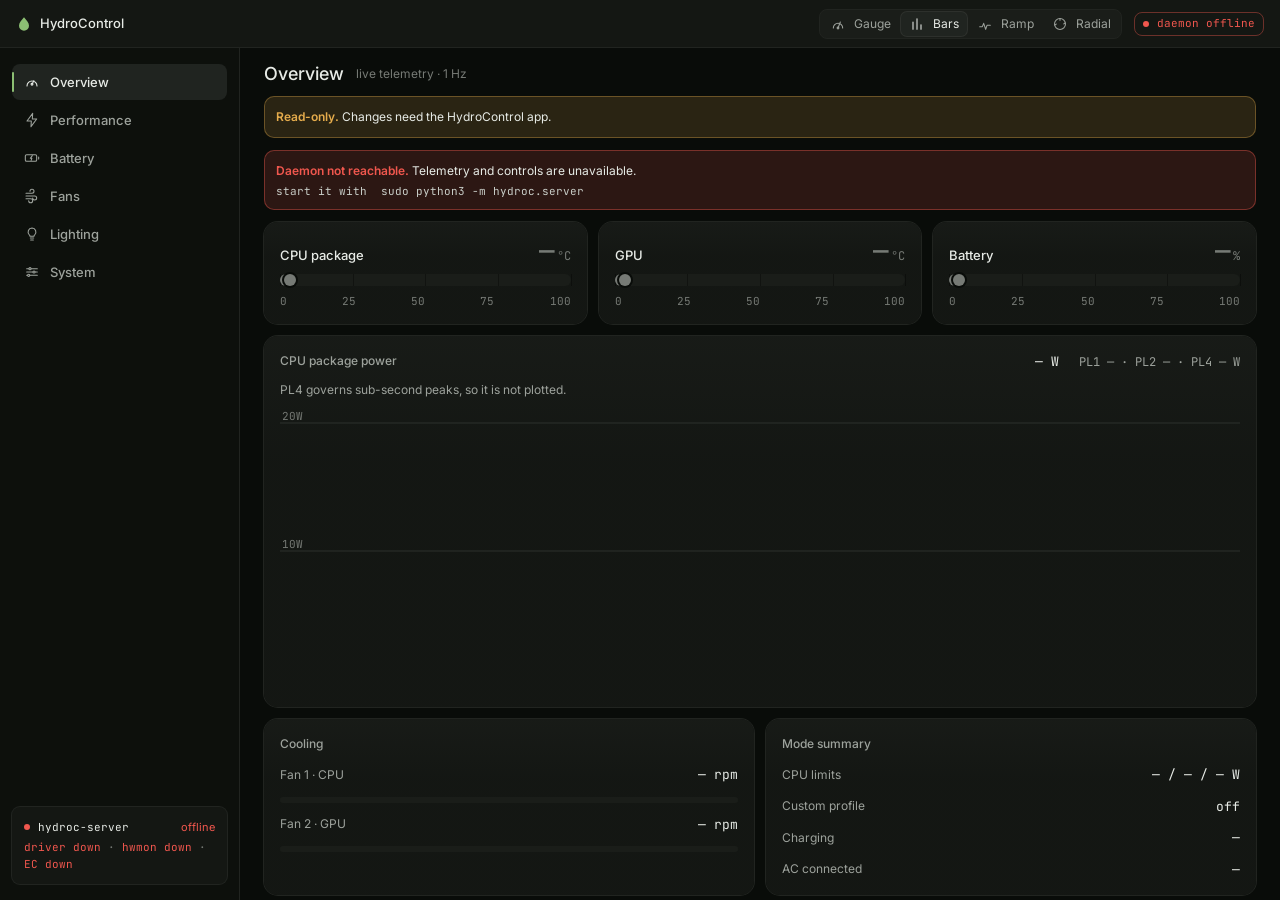
==== commit a1a6b3e0: "The window cost a core to leave open: no endless motion, lite mode On an NVIDIA-only machine the win" ====
--- a/hydroc/ui/index.html
+++ b/hydroc/ui/index.html
@@ -74,7 +74,12 @@
 em{font-style:normal;color:var(--fg)}
 :focus-visible{outline:2px solid var(--accent);outline-offset:2px;border-radius:4px}
 ::selection{background:var(--accent-soft)}
-@keyframes pulse{0%,100%{opacity:1}50%{opacity:.35}}
+/* Nothing here animates forever. With the DMA-BUF renderer off -- the
+   NVIDIA-only workaround in hydroc/desktop.py -- WebKit draws every frame on the
+   CPU, and one pulsing status dot held the window at 95% of a core; with no
+   animation it idles at 7%. `.lite` is set by the window in that mode, and also
+   drops the transitions, which redraw for 0.4 s after every 1 Hz reading. */
+.lite *,.lite *::before,.lite *::after{animation:none!important;transition:none!important}
 
 /* ── shell: title bar over sidebar + content ── */
 .app{display:flex;flex-direction:column;height:100vh}
@@ -93,7 +98,7 @@
   border:1px solid var(--border);color:var(--muted)}
 .chip .dot{width:6px;height:6px;margin:0;border-radius:50%;flex:none}
 .chip.live{color:var(--fg)}
-.chip.live .dot{background:var(--accent);animation:pulse 2.2s ease-in-out infinite}
+.chip.live .dot{background:var(--accent)}
 .chip.warn{color:var(--warn);border-color:color-mix(in oklab,var(--warn) 40%,transparent)}
 .chip.warn .dot{background:var(--warn)}
 .chip.bad{color:var(--danger);border-color:color-mix(in oklab,var(--danger) 40%,transparent)}
@@ -519,9 +524,29 @@
   </div>`;
 }
 
+// The daemon refuses a POST without its token (hydroc/apitoken.py). The window
+// passes it in the fragment, which the browser never sends anywhere; it is kept
+// for reloads in this tab and cleared from the address bar.
+// `lite` arrives the same way: the window draws on the CPU, so skip motion.
+const TOKEN=(()=>{
+  try{
+    const h=new URLSearchParams(location.hash.slice(1));
+    if(h.has('lite'))sessionStorage.setItem('hydroc-lite','1');
+    if(sessionStorage.getItem('hydroc-lite'))document.documentElement.classList.add('lite');
+    const t=h.get('t');
+    if(location.hash)history.replaceState(null,'',location.pathname+location.search);
+    if(t&&/^[0-9a-f]+$/.test(t)){sessionStorage.setItem('hydroc-token',t);return t;}
+    return sessionStorage.getItem('hydroc-token')||'';
+  }catch(_){return '';}
+})();
 async function api(path,opts){
-  try{const r=await fetch(path,opts);return await r.json();}
-  catch(e){return null;}
+  try{
+    if(opts&&opts.method&&opts.method!=='GET')
+      opts={...opts,headers:{...(opts.headers||{}),'X-HydroControl-Token':TOKEN}};
+    const r=await fetch(path,opts),j=await r.json();
+    if(r.status===403&&j&&j.token===false&&!S.readOnly){S.readOnly=true;render();}
+    return j;
+  }catch(e){return null;}
 }
 async function refreshState(){
   const d=await api('/api/state');
@@ -634,6 +659,12 @@
 }
 function renderBanners(){
   let h='';
+  // Without the daemon's token this page can read but not change anything:
+  // opened in a browser rather than the app, or the user at the keyboard
+  // changed since the window opened (the token is re-issued then).
+  if(!TOKEN||S.readOnly)
+    h+=`<div class="banner warn"><div style="flex:1"><b>Read-only.</b> Changes need the
+      HydroControl app${TOKEN?' — the session changed since it opened, so reopen it':''}.</div></div>`;
   // A system update breaking the driver shows up as "hwmon down", which tells a
   // user nothing about what to do. Say what broke, why, and offer the fix.
   const hz=S.health;
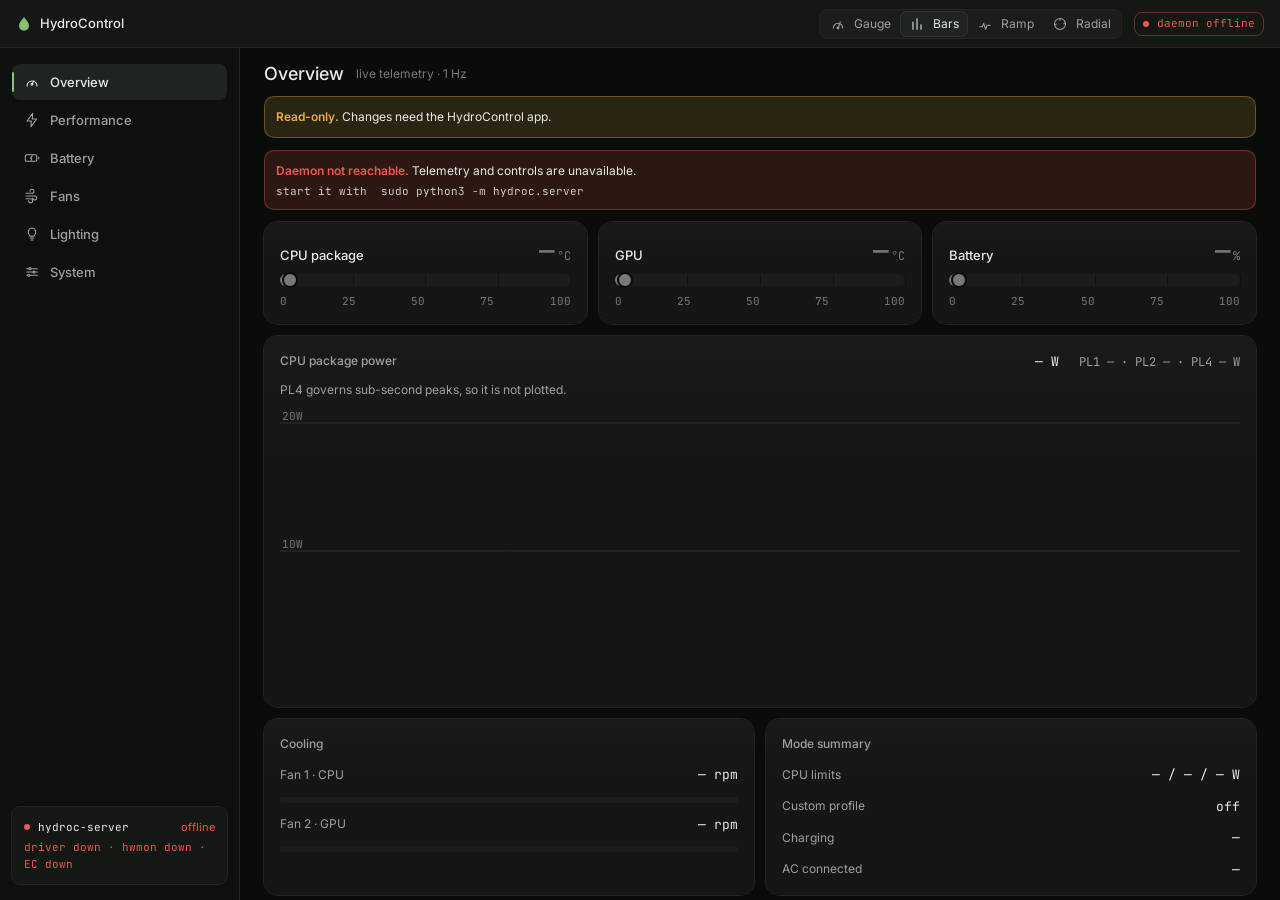
==== commit 7ccef53b: "CPU temperature limit: the TCC offset, set through the EC as Windows does Control Center sets the TC" ====
--- a/hydroc/ui/index.html
+++ b/hydroc/ui/index.html
@@ -1320,6 +1320,26 @@
       <span class="kv">${num(S.state.gpu_ctgp_offset)} W</span></div>
     <input type="range" id="ctgp" min="0" max="25" step="1" value="${S.state.gpu_ctgp_offset||0}">
     <div class="lbl">Watts on top of base TGP. Setting the maximum leaves no headroom for Dynamic Boost.</div>
+  </div>
+  ${tccCard()}`;
+}
+// CPU temperature limit -- the TCC offset. The CPU throttles at TjMax minus the
+// offset. Set at EC 0x0786 the way Control Center sets it; the "running" line
+// is what the CPU itself reports through the kernel, which only the EC puts
+// there. When the two differ the card says so rather than showing the setting
+// as if it had taken.
+function tccCard(){
+  const st=S.state, tj=st.cpu_tjmax||100, on=!!st.cpu_tcc_enable, ap=st.cpu_tcc_applied;
+  if(st.cpu_tcc_enable===undefined&&ap==null)return '';
+  const off=on?(st.cpu_tcc_offset||0):0;
+  return `<div class="card" style="margin-top:var(--space-4)">
+    <div class="row"><div><div class="card-title" style="font-size:14px">CPU temperature limit</div>
+      <div class="lbl">${on?`Throttles at <span class="kv">${tj-off} °C</span>, ${off} below TjMax`
+        :'Firmware default for the current mode'}</div></div>
+      <button class="sw" id="tccon" aria-pressed="${on}"${st.cpu_tcc_enable===undefined?' disabled':''}><i></i></button></div>
+    ${on?`<input type="range" id="tcc" min="0" max="40" step="1" value="${off}">`:''}
+    <div class="lbl">The CPU is running <span class="kv">${ap==null?'—':'−'+ap+' °C'}</span>${ap==null?'':` and throttles at ${tj-ap} °C`}.${
+      on&&ap!=null&&ap!==off?' <b>That is not what is set</b> — the EC has not applied it, or has put its own value back.':''}</div>
   </div>`;
 }
 function vLpp(){
@@ -1756,6 +1776,13 @@
     r.onchange=()=>applySettings({[r.dataset.pl]:+r.value}));
   const ctgp=$('#ctgp');
   if(ctgp)ctgp.onchange=()=>applySettings({gpu_ctgp_offset:+ctgp.value});
+  // Turning the limit on starts from the offset already in force, so the
+  // switch alone changes nothing the CPU does.
+  const tccon=$('#tccon'),tccr=$('#tcc');
+  if(tccon)tccon.onclick=()=>applySettings(S.state.cpu_tcc_enable
+    ?{cpu_tcc_enable:false}
+    :{cpu_tcc_enable:true,cpu_tcc_offset:Math.min(40,S.state.cpu_tcc_applied??5)});
+  if(tccr)tccr.onchange=()=>applySettings({cpu_tcc_enable:true,cpu_tcc_offset:+tccr.value});
   const ch=$('#charge');
   if(ch)ch.onclick=e=>{const b=e.target.closest('[data-v]');if(b)applySettings({charge_profile:b.dataset.v});};
 
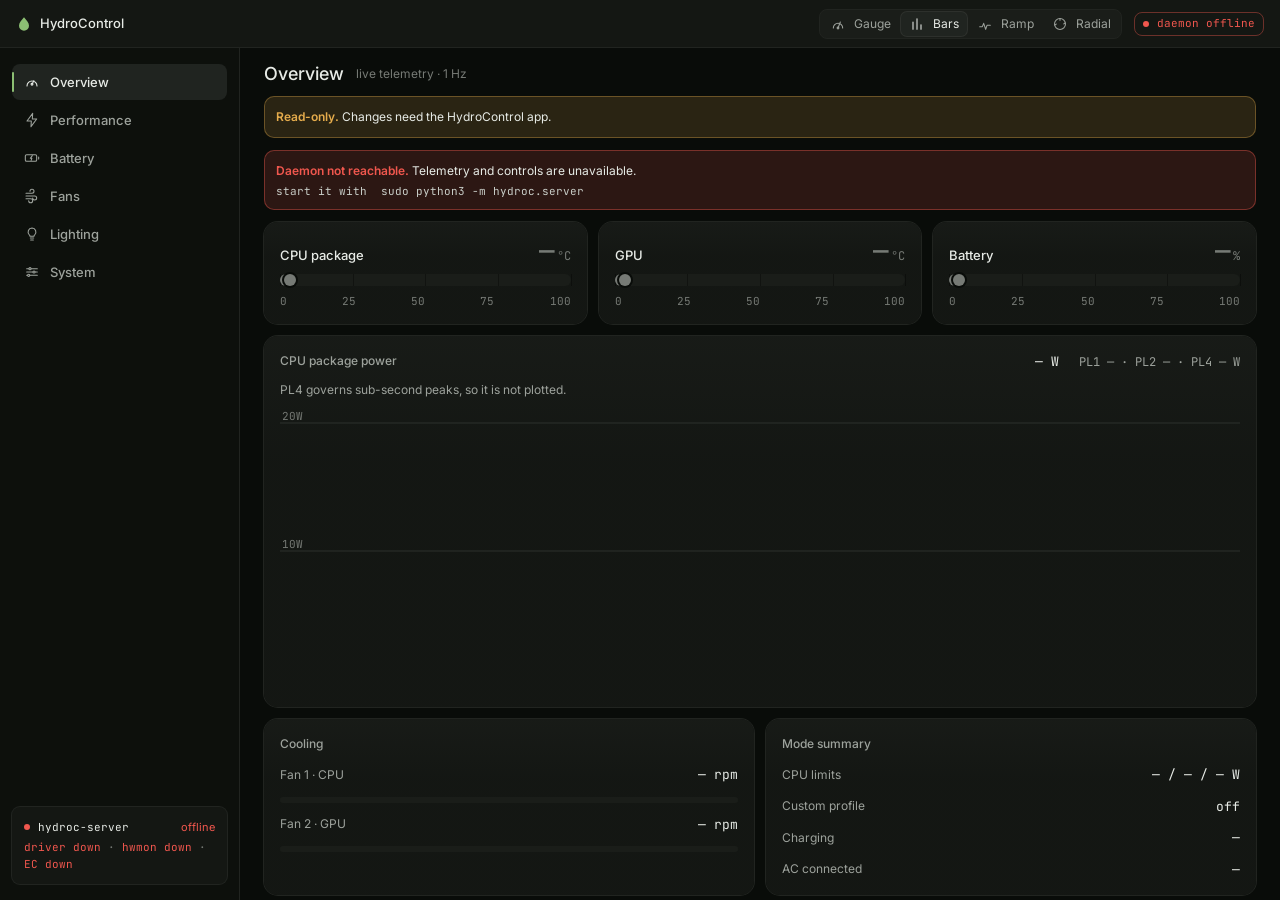
==== commit 916a99ac: "CPU temperature limit: a Set button, and a field that stops fighting The field tried to apply three " ====
--- a/hydroc/ui/index.html
+++ b/hydroc/ui/index.html
@@ -252,6 +252,14 @@
 .hexin{width:88px;background:var(--surface-2);
   color:inherit;border:1px solid var(--border);border-radius:var(--radius-sm);
   padding:4px 8px;font:400 12px var(--font-mono);text-transform:uppercase}
+/* Throttle temperature, typed: a figure, so mono and right-aligned like the
+   readings it sits beside. */
+.tempin{width:72px;background:var(--surface-2);color:inherit;border:1px solid var(--border);
+  border-radius:var(--radius-sm);padding:4px 8px;font:400 13px var(--font-mono);text-align:right;
+  font-variant-numeric:tabular-nums}
+.tempin:focus{outline:1px solid var(--accent-ring);background:var(--surface-3)}
+.tempin[aria-invalid="true"]{border-color:var(--danger)}
+.tccset{display:inline-flex;align-items:center;gap:8px}
 .hexin:focus{outline:1px solid var(--accent-ring);background:var(--surface-3)}
 /* R/G/B slider tracks tinted so the axis being dragged is obvious */
 .ch[data-ch=r]{background:linear-gradient(90deg,#000,#FF3B30)}
@@ -627,10 +635,17 @@
     c.style.setProperty('--cs',((c.clientWidth||CW)/CW).toFixed(3)));
 }
 function render(){
+  // A rebuild replaces every element, so a field being typed in loses focus
+  // and caret on each 10 s refresh. Fields marked data-keep -- whose draft
+  // survives the rebuild in S -- get both back.
+  const ae=document.activeElement, keep=ae&&ae.id&&ae.hasAttribute('data-keep')?ae.id:null;
+  const caret=keep?[ae.selectionStart,ae.selectionEnd]:null;
   renderNav();
   renderTitlebar();renderVizSwitch();renderHealth();renderBanners();
   $('#view').innerHTML=({overview:vOverview,perf:vPerf,batt:vBatt,fans:vFans,light:vLight,lpp:vLpp,sys:vSys})[S.section]();
   paintTelemetry();bind();syncRanges();sizeCurves();
+  if(keep){const el=document.getElementById(keep);
+    if(el){el.focus();try{el.setSelectionRange(...caret);}catch(_){}}}
 }
 // Title bar: the device it is running on, and the three things that decide
 // whether a setting takes effect -- the daemon, the custom-profile latch (PL
@@ -1323,22 +1338,46 @@
   </div>
   ${tccCard()}`;
 }
-// CPU temperature limit -- the TCC offset. The CPU throttles at TjMax minus the
-// offset. Set at EC 0x0786 the way Control Center sets it; the "running" line
-// is what the CPU itself reports through the kernel, which only the EC puts
-// there. When the two differ the card says so rather than showing the setting
-// as if it had taken.
+// CPU temperature limit -- the TCC offset, entered as the temperature it
+// produces. The CPU throttles at TjMax minus the offset, so on a 100 °C part
+// typing 95 sets -5 and 85 sets -15. Stored and written as the offset (EC
+// 0x0786, the way Control Center sets it); only this card speaks in degrees.
+// The "in force" line is what the CPU itself reports through the kernel, which
+// only the EC puts there, and the card says so when it differs from the set one.
+const TCC_RANGE=40;                 // offsets 0..40: a limit from TjMax-40 to TjMax
+// Nothing is written until Set (or Enter). The field used to apply on blur
+// and after the spinner settled, and the 10 s state refresh rebuilt it under
+// the user's cursor -- three ways to fight someone mid-entry. Plain text, so
+// no spinner; what is typed lives in S.tccDraft, so a refresh keeps it; and
+// data-keep has render() put focus and the caret back.
+function tccField(tj,off){
+  const lo=tj-TCC_RANGE, cur=String(tj-off);
+  // A draft the hardware now matches is done; until then it stays, so the
+  // field does not flick back to the old value while Set is in flight.
+  if(S.tccDraft!=null&&S.tccDraft.trim()===cur)S.tccDraft=null;
+  const draft=S.tccDraft;
+  const pending=draft!=null&&draft.trim()!==cur;
+  const msg=S.tccError?`<span style="color:var(--color-danger)">${esc(S.tccError)}</span>`
+    :pending?`Set to apply ${esc(draft.trim())} °C.`
+    :`${lo}–${tj} °C. TjMax is ${tj} °C, so this is an offset of −${off}.`;
+  return `<div class="row"><label class="lbl" for="tcc">Throttle at</label>
+      <span class="tccset"><input type="text" class="tempin" id="tcc" data-keep inputmode="numeric"
+        maxlength="3" autocomplete="off" spellcheck="false" value="${esc(draft??cur)}"
+        aria-invalid="${S.tccError?'true':'false'}"> <span class="lbl">°C</span>
+        <button class="btn btn-secondary" id="tccset">Set</button></span></div>
+    <div class="lbl" id="tccmsg">${msg}</div>`;
+}
 function tccCard(){
   const st=S.state, tj=st.cpu_tjmax||100, on=!!st.cpu_tcc_enable, ap=st.cpu_tcc_applied;
   if(st.cpu_tcc_enable===undefined&&ap==null)return '';
   const off=on?(st.cpu_tcc_offset||0):0;
   return `<div class="card" style="margin-top:var(--space-4)">
     <div class="row"><div><div class="card-title" style="font-size:14px">CPU temperature limit</div>
-      <div class="lbl">${on?`Throttles at <span class="kv">${tj-off} °C</span>, ${off} below TjMax`
+      <div class="lbl">${on?'The CPU slows itself down at this temperature'
         :'Firmware default for the current mode'}</div></div>
       <button class="sw" id="tccon" aria-pressed="${on}"${st.cpu_tcc_enable===undefined?' disabled':''}><i></i></button></div>
-    ${on?`<input type="range" id="tcc" min="0" max="40" step="1" value="${off}">`:''}
-    <div class="lbl">The CPU is running <span class="kv">${ap==null?'—':'−'+ap+' °C'}</span>${ap==null?'':` and throttles at ${tj-ap} °C`}.${
+    ${on?tccField(tj,off):''}
+    <div class="lbl">In force now: <span class="kv">${ap==null?'—':`throttles at ${tj-ap} °C`}</span>${ap==null?'':` (−${ap})`}.${
       on&&ap!=null&&ap!==off?' <b>That is not what is set</b> — the EC has not applied it, or has put its own value back.':''}</div>
   </div>`;
 }
@@ -1779,10 +1818,27 @@
   // Turning the limit on starts from the offset already in force, so the
   // switch alone changes nothing the CPU does.
   const tccon=$('#tccon'),tccr=$('#tcc');
-  if(tccon)tccon.onclick=()=>applySettings(S.state.cpu_tcc_enable
+  if(tccon)tccon.onclick=()=>{S.tccDraft=null;S.tccError=null;applySettings(S.state.cpu_tcc_enable
     ?{cpu_tcc_enable:false}
-    :{cpu_tcc_enable:true,cpu_tcc_offset:Math.min(40,S.state.cpu_tcc_applied??5)});
-  if(tccr)tccr.onchange=()=>applySettings({cpu_tcc_enable:true,cpu_tcc_offset:+tccr.value});
+    :{cpu_tcc_enable:true,cpu_tcc_offset:Math.min(40,S.state.cpu_tcc_applied??5)});};
+  // Typed as a temperature, written as the offset. Enter, leaving the field,
+  // or a pause after the spinner arrows applies it -- never one EC write per
+  // arrow click.
+  if(tccr){
+    const tj=S.state.cpu_tjmax||100, lo=tj-TCC_RANGE;
+    tccr.oninput=()=>{S.tccDraft=tccr.value;S.tccError=null;
+      tccr.setAttribute('aria-invalid','false');};
+    const set=()=>{
+      const raw=tccr.value.trim(), t=Number(raw);
+      if(!/^\d+$/.test(raw)||t<lo||t>tj){
+        S.tccDraft=tccr.value;S.tccError=`Enter a whole number from ${lo} to ${tj} °C.`;render();return;}
+      S.tccError=null;
+      if(tj-t===S.state.cpu_tcc_offset){S.tccDraft=null;render();return;}
+      applySettings({cpu_tcc_enable:true,cpu_tcc_offset:tj-t});
+    };
+    tccr.onkeydown=e=>{if(e.key==='Enter'){e.preventDefault();set();}};
+    $('#tccset').onclick=set;
+  }
   const ch=$('#charge');
   if(ch)ch.onclick=e=>{const b=e.target.closest('[data-v]');if(b)applySettings({charge_profile:b.dataset.v});};
 
